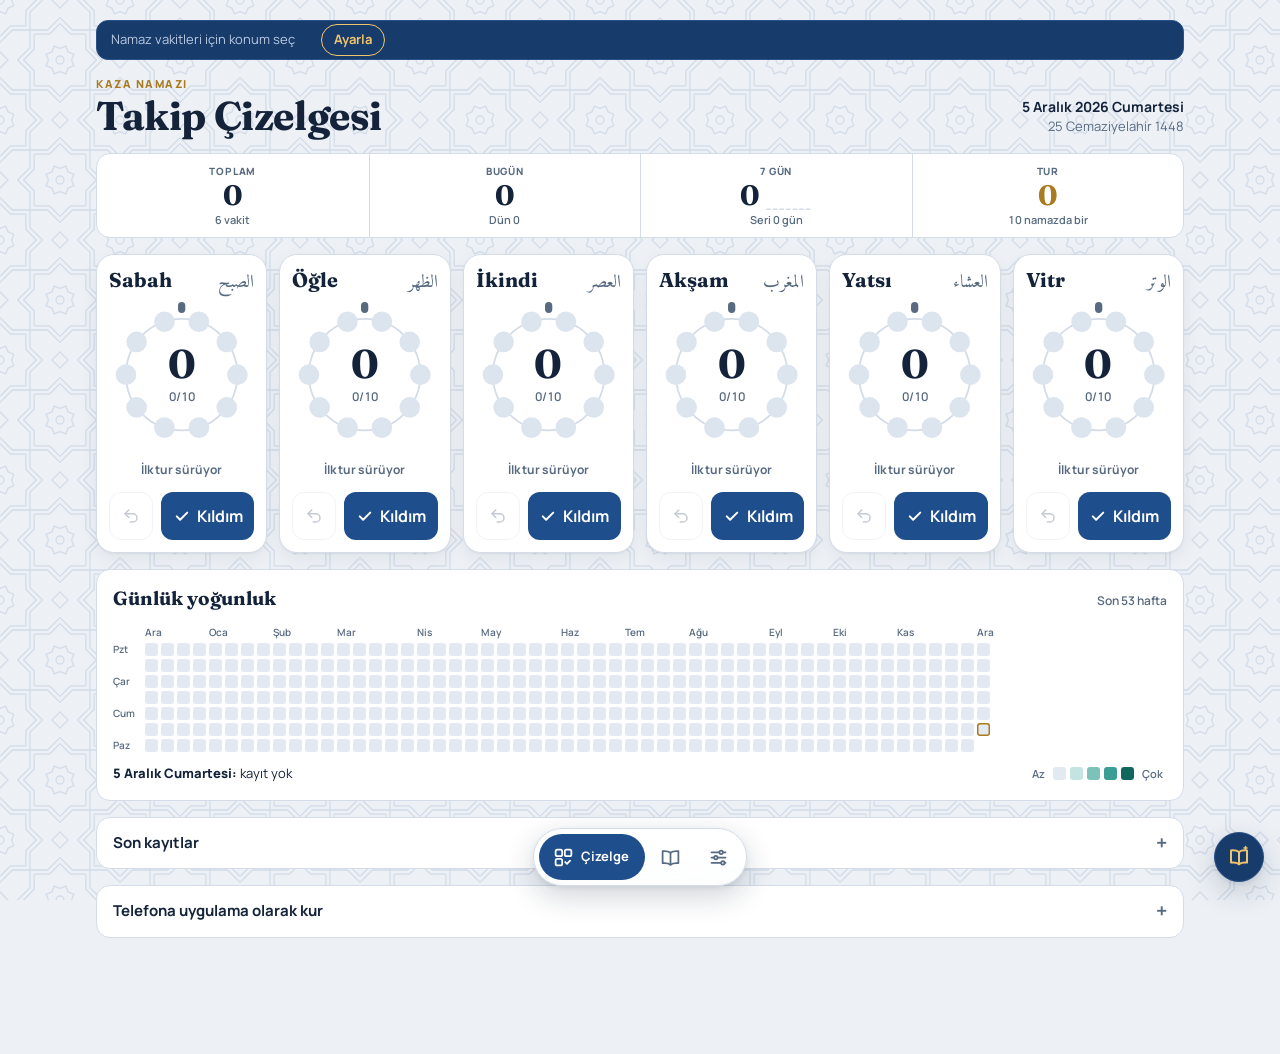
==== public/index.html @ 6df19d33 "Güvenlik ve sağlamlık düzeltmeleri; yayın dosyaları public/ altında - Yayınlanan dosyalar public/ kl" ====
<!doctype html>
<html lang="tr">
<head>
<meta charset="utf-8">
<meta name="viewport" content="width=device-width, initial-scale=1, viewport-fit=cover">
<meta http-equiv="Content-Security-Policy" content="default-src 'self'; script-src 'self' 'unsafe-inline'; style-src 'self' 'unsafe-inline'; img-src 'self' data:; font-src 'self'; connect-src 'self' https://api.aladhan.com https://api.bigdatacloud.net; manifest-src 'self'; worker-src 'self'; object-src 'none'; base-uri 'none'; form-action 'none'">
<meta name="referrer" content="no-referrer">
<link rel="manifest" href="manifest.webmanifest">
<meta name="theme-color" content="#EDF1F6" media="(prefers-color-scheme: light)">
<meta name="theme-color" content="#0B1422" media="(prefers-color-scheme: dark)">
<link rel="icon" href="icons/icon-192.png">
<link rel="apple-touch-icon" href="icons/apple-touch-icon.png">
<meta name="mobile-web-app-capable" content="yes">
<meta name="apple-mobile-web-app-capable" content="yes">
<meta name="apple-mobile-web-app-status-bar-style" content="default">
<meta name="apple-mobile-web-app-title" content="Kaza Takip">
<style>
  :root { color-scheme: light; padding-top: env(safe-area-inset-top, 0px); padding-bottom: env(safe-area-inset-bottom, 0px); }
  body { margin: 0; }
  img { max-width: 100%; }
  [hidden] { display: none !important; }
</style>
</head>
<body><title>Takip Çizelgesi</title>
<meta name="claude:viewport-fit-sides" content="cover">
<link rel="stylesheet" href="fonts/fonts.css">
<style>
  /* Layout: Selçuklu yıldız örgülü zemin; başlık, vakit bandı, gösterge kutuları, vakit kartları, takvim ısı haritası. */
  :root {
    --bg: #EDF1F6;
    --surface: #FFFFFF;
    --ink: #14233A;
    --muted: #586A80;
    --line: #D3DCE7;
    --lapis: #1F4E8C;
    --on-lapis: #FFFFFF;
    --turq: #17867C;
    --gold: #A97A1F;
    --gold-soft: #F5EAD1;
    --bead: #DCE4EE;
    --danger: #B3362B;
    --motif: rgba(31, 78, 140, .13);
    --band-bg: #173B6B;
    --band-fg: #FFFFFF;
    --band-muted: #B9C9E0;
    --band-accent: #F0C46A;
    --band-line: #2A5288;
    --band-warn: #FFB4A8;
    --h0: #E3E9F0;
    --h1: #C3E4E0;
    --h2: #7DC2BA;
    --h3: #3A9E94;
    --h4: #11665E;
    --shadow: 0 1px 2px rgba(20, 35, 58, .06), 0 6px 18px rgba(20, 35, 58, .06);
    --nav-bg: rgba(255, 255, 255, .86);
    --nav-shadow: 0 10px 30px rgba(20, 35, 58, .20), 0 2px 6px rgba(20, 35, 58, .08);
    --f-display: "Fraunces", Georgia, "Times New Roman", serif;
    --f-body: "Manrope", system-ui, -apple-system, "Segoe UI", Roboto, sans-serif;
    --f-ar: "Amiri", "Geeza Pro", "Traditional Arabic", serif;
  }
  @media (prefers-color-scheme: dark) {
    :root:not([data-theme="light"]) {
      --bg: #0B1422; --surface: #132038; --ink: #E7EDF5; --muted: #93A4BA; --line: #243451;
      --lapis: #78A6EA; --on-lapis: #0B1422; --turq: #4CC3B5; --gold: #E3B65C; --gold-soft: #3A2E15;
      --bead: #223150; --danger: #F07A6E; --motif: rgba(227, 182, 92, .10);
      --band-bg: #0F1D33; --band-fg: #E7EDF5; --band-muted: #93A4BA; --band-accent: #E3B65C; --band-line: #243451; --band-warn: #F49A8F;
      --h0: #1A2943; --h1: #1D4A55; --h2: #26727A; --h3: #3A9E9C; --h4: #5FD6C7;
      --shadow: 0 1px 2px rgba(0,0,0,.3);
      --nav-bg: rgba(19, 32, 56, .88); --nav-shadow: 0 10px 30px rgba(0, 0, 0, .55);
      color-scheme: dark;
    }
  }
  :root[data-theme="dark"] {
    --bg: #0B1422; --surface: #132038; --ink: #E7EDF5; --muted: #93A4BA; --line: #243451;
    --lapis: #78A6EA; --on-lapis: #0B1422; --turq: #4CC3B5; --gold: #E3B65C; --gold-soft: #3A2E15;
    --bead: #223150; --danger: #F07A6E; --motif: rgba(227, 182, 92, .10);
    --band-bg: #0F1D33; --band-fg: #E7EDF5; --band-muted: #93A4BA; --band-accent: #E3B65C; --band-line: #243451; --band-warn: #F49A8F;
    --h0: #1A2943; --h1: #1D4A55; --h2: #26727A; --h3: #3A9E9C; --h4: #5FD6C7;
    --shadow: 0 1px 2px rgba(0,0,0,.3);
    --nav-bg: rgba(19, 32, 56, .88); --nav-shadow: 0 10px 30px rgba(0, 0, 0, .55);
    color-scheme: dark;
  }

  * { box-sizing: border-box; }
  html, body { background: var(--bg); }
  body {
    color: var(--ink);
    font-family: var(--f-body);
    font-size: 15px;
    line-height: 1.5;
    -webkit-tap-highlight-color: transparent;
  }
  /* Selçuklu sekiz kollu yıldız örgüsü: desen maske, rengi tema token'ından gelir */
  body::after {
    content: "";
    position: fixed;
    inset: 0;
    z-index: 0;
    pointer-events: none;
    background: var(--motif);
    -webkit-mask-image: url("data:image/svg+xml,%3Csvg xmlns='http://www.w3.org/2000/svg' width='120' height='120' viewBox='0 0 120 120'%3E%3Cdefs%3E%3Cg fill='none' stroke='%23000' stroke-width='1.3' stroke-linejoin='round'%3E%3Cg id='s'%3E%3Cpath d='M42.4 0L30 12.4L30 30L12.4 30L0 42.4L-12.4 30L-30 30L-30 12.4L-42.4 0L-30 -12.4L-30 -30L-12.4 -30L0 -42.4L12.4 -30L30 -30L30 -12.4Z'/%3E%3Cpath d='M36.4 0L25.8 10.7L25.8 25.8L10.7 25.8L0 36.4L-10.7 25.8L-25.8 25.8L-25.8 10.7L-36.4 0L-25.8 -10.7L-25.8 -25.8L-10.7 -25.8L0 -36.4L10.7 -25.8L25.8 -25.8L25.8 -10.7Z'/%3E%3Cpath d='M13.9 5.7L8.1 8.1L5.7 13.9L0 11.5L-5.7 13.9L-8.1 8.1L-13.9 5.7L-11.5 0L-13.9 -5.7L-8.1 -8.1L-5.7 -13.9L0 -11.5L5.7 -13.9L8.1 -8.1L13.9 -5.7L11.5 0Z'/%3E%3Ccircle r='4'/%3E%3C/g%3E%3Cpath id='c' d='M0 -8L8 0L0 8L-8 0Z'/%3E%3C/g%3E%3C/defs%3E%3Cg fill='none' stroke='%23000' stroke-width='1.3' stroke-linejoin='round'%3E%3Cuse href='%23s' x='60' y='60'/%3E%3Cuse href='%23s' x='0' y='0'/%3E%3Cuse href='%23s' x='120' y='0'/%3E%3Cuse href='%23s' x='0' y='120'/%3E%3Cuse href='%23s' x='120' y='120'/%3E%3Cuse href='%23c' x='60' y='0'/%3E%3Cuse href='%23c' x='0' y='60'/%3E%3Cuse href='%23c' x='120' y='60'/%3E%3Cuse href='%23c' x='60' y='120'/%3E%3C/g%3E%3C/svg%3E");
    mask-image: url("data:image/svg+xml,%3Csvg xmlns='http://www.w3.org/2000/svg' width='120' height='120' viewBox='0 0 120 120'%3E%3Cdefs%3E%3Cg fill='none' stroke='%23000' stroke-width='1.3' stroke-linejoin='round'%3E%3Cg id='s'%3E%3Cpath d='M42.4 0L30 12.4L30 30L12.4 30L0 42.4L-12.4 30L-30 30L-30 12.4L-42.4 0L-30 -12.4L-30 -30L-12.4 -30L0 -42.4L12.4 -30L30 -30L30 -12.4Z'/%3E%3Cpath d='M36.4 0L25.8 10.7L25.8 25.8L10.7 25.8L0 36.4L-10.7 25.8L-25.8 25.8L-25.8 10.7L-36.4 0L-25.8 -10.7L-25.8 -25.8L-10.7 -25.8L0 -36.4L10.7 -25.8L25.8 -25.8L25.8 -10.7Z'/%3E%3Cpath d='M13.9 5.7L8.1 8.1L5.7 13.9L0 11.5L-5.7 13.9L-8.1 8.1L-13.9 5.7L-11.5 0L-13.9 -5.7L-8.1 -8.1L-5.7 -13.9L0 -11.5L5.7 -13.9L8.1 -8.1L13.9 -5.7L11.5 0Z'/%3E%3Ccircle r='4'/%3E%3C/g%3E%3Cpath id='c' d='M0 -8L8 0L0 8L-8 0Z'/%3E%3C/g%3E%3C/defs%3E%3Cg fill='none' stroke='%23000' stroke-width='1.3' stroke-linejoin='round'%3E%3Cuse href='%23s' x='60' y='60'/%3E%3Cuse href='%23s' x='0' y='0'/%3E%3Cuse href='%23s' x='120' y='0'/%3E%3Cuse href='%23s' x='0' y='120'/%3E%3Cuse href='%23s' x='120' y='120'/%3E%3Cuse href='%23c' x='60' y='0'/%3E%3Cuse href='%23c' x='0' y='60'/%3E%3Cuse href='%23c' x='120' y='60'/%3E%3Cuse href='%23c' x='60' y='120'/%3E%3C/g%3E%3C/svg%3E");
    -webkit-mask-size: 120px 120px;
    mask-size: 120px 120px;
    -webkit-mask-repeat: repeat;
    mask-repeat: repeat;
  }
  .wrap {
    position: relative;
    z-index: 1;
    max-width: 1120px;
    margin: 0 auto;
    padding-block: 20px calc(116px + env(safe-area-inset-bottom, 0px));
    padding-left: max(16px, env(safe-area-inset-left, 0px));
    padding-right: max(16px, env(safe-area-inset-right, 0px));
    display: grid;
    gap: 16px;
  }
  .screen { display: grid; gap: 16px; min-width: 0; animation: screenIn .22s ease-out; }
  @keyframes screenIn { from { opacity: 0; transform: translateY(6px); } to { opacity: 1; transform: none; } }
  .sheet {
    background: var(--surface);
    border: 1px solid var(--line);
    border-radius: 16px;
    padding: 16px;
    display: grid;
    gap: 12px;
    min-width: 0;
  }
  .grp { margin: 6px 4px -4px; font-size: 12px; font-weight: 800; letter-spacing: .1em; text-transform: uppercase; color: var(--muted); }

  /* Okuma */
  .rd-stack { display: grid; gap: 16px; min-width: 0; }
  .rd-hero-top { display: flex; justify-content: space-between; align-items: center; gap: 8px; flex-wrap: wrap; }
  .rd-hero .pill { background: transparent; color: var(--band-accent); box-shadow: inset 0 0 0 1px var(--band-accent); }
  .rd-hero .pill.behind { color: var(--band-warn); box-shadow: inset 0 0 0 1px var(--band-warn); }
  .back {
    justify-self: start; display: inline-flex; align-items: center; gap: 4px;
    min-height: 40px; padding: 0 4px; margin-bottom: -8px;
    background: transparent; border: 0; color: var(--lapis); font-weight: 700; font-size: 15px;
  }
  .back svg { width: 18px; height: 18px; }
  .rd-cards { display: grid; gap: 12px; }
  @media (min-width: 720px) { .rd-cards { grid-template-columns: repeat(2, minmax(0, 1fr)); } }
  .rd-card {
    width: 100%; text-align: left;
    background: var(--surface); border: 1px solid var(--line); border-radius: 16px;
    padding: 14px 16px; display: grid; gap: 8px; box-shadow: var(--shadow); min-width: 0;
  }
  .rd-card .head { display: flex; justify-content: space-between; align-items: center; gap: 8px; min-width: 0; }
  .rd-card .name { font-family: var(--f-display); font-weight: 700; font-size: 18px; overflow: hidden; text-overflow: ellipsis; white-space: nowrap; min-width: 0; }
  .rd-card .today { font-weight: 800; font-size: 15px; }
  .rd-card .today.ok { color: var(--turq); }
  .rd-card .meta { font-size: 12px; color: var(--muted); font-weight: 600; font-variant-numeric: tabular-nums; }
  .pill.sm { font-size: 11px; padding: 3px 9px; }
  .rd-new { justify-content: center; min-height: 50px; }
  .top .pill { align-self: center; }
  .pill { display: inline-flex; align-items: center; gap: 6px; font-size: 12px; font-weight: 800; padding: 5px 11px; border-radius: 999px; background: var(--gold-soft); color: var(--gold); white-space: nowrap; }
  .pill.behind { background: transparent; color: var(--danger); box-shadow: inset 0 0 0 1px var(--danger); }
  .form-grid { display: grid; grid-template-columns: repeat(2, minmax(0, 1fr)); gap: 10px; }
  .form-grid .wide { grid-column: 1 / -1; }
  .field { display: grid; gap: 4px; font-size: 12px; font-weight: 700; color: var(--muted); min-width: 0; }
  .field .text-input { width: 100%; }
  .calc { margin: 0; font-size: 14px; }
  .calc b { font-family: var(--f-display); font-size: 18px; color: var(--gold); }
  .rd-hero {
    background: var(--band-bg);
    color: var(--band-fg);
    border: 1px solid var(--band-line);
    border-radius: 18px;
    padding: 18px;
    display: grid;
    gap: 4px;
  }
  .rd-hero .lbl { font-size: 11px; font-weight: 800; letter-spacing: .12em; text-transform: uppercase; color: var(--band-muted); }
  .rd-big { display: flex; align-items: baseline; gap: 8px; }
  .rd-big span { font-family: var(--f-display); font-weight: 700; font-size: 56px; line-height: 1; color: var(--band-accent); font-variant-numeric: tabular-nums; }
  .rd-big small { font-size: 16px; font-weight: 700; color: var(--band-fg); }
  .rd-sub { font-size: 13px; color: var(--band-muted); font-weight: 600; }
  .rd-where { margin-top: 8px; padding-top: 10px; border-top: 1px solid var(--band-line); font-size: 14px; font-weight: 700; color: var(--band-fg); font-variant-numeric: tabular-nums; }
  .rd-where b { color: var(--band-accent); }
  .rd-card .where { font-size: 13px; font-weight: 700; color: var(--lapis); font-variant-numeric: tabular-nums; }
  .rd-prog-head { display: flex; justify-content: space-between; align-items: baseline; font-variant-numeric: tabular-nums; }
  .rd-prog-head b { font-family: var(--f-display); font-size: 22px; }
  .rd-prog-head #rdPct { font-weight: 800; color: var(--turq); }
  .bar { height: 10px; border-radius: 999px; background: var(--bead); overflow: hidden; }
  .bar span { display: block; height: 100%; width: 0; background: var(--turq); border-radius: 999px; transition: width .4s; }
  .rd-facts { display: grid; grid-template-columns: repeat(3, minmax(0, 1fr)); gap: 8px; }
  .rd-facts > div { display: grid; gap: 1px; min-width: 0; }
  .rd-facts .lbl { font-size: 11px; font-weight: 800; letter-spacing: .08em; text-transform: uppercase; color: var(--muted); }
  .rd-facts b { font-family: var(--f-display); font-size: 22px; line-height: 1.1; font-variant-numeric: tabular-nums; }
  .rd-facts .foot { font-size: 12px; color: var(--muted); font-weight: 600; }
  .rd-log { display: grid; grid-template-columns: 44px minmax(0, 1fr) 44px auto; gap: 8px; }
  .step { min-height: 48px; border: 1px solid var(--line); border-radius: 12px; background: transparent; font-size: 22px; font-weight: 700; color: var(--ink); }
  .rd-num { text-align: center; font-weight: 800; font-size: 20px; min-height: 48px; font-variant-numeric: tabular-nums; }
  .rd-add { min-height: 48px; padding: 0 18px; }
  .rd-chart { width: 100%; height: auto; display: block; overflow: visible; }
  .rd-chart .ax { fill: var(--muted); font-size: 9px; font-family: var(--f-body); font-weight: 600; }
  .rd-chart .ax.now { fill: var(--ink); font-weight: 800; }
  .rd-chart .gl { stroke: var(--line); stroke-width: 1; }
  .rd-chart .plan { stroke: var(--gold); stroke-width: 1.5; stroke-dasharray: 4 3; }
  .rd-chart .plan-t { fill: var(--gold); font-size: 9px; font-weight: 800; font-family: var(--f-body); }
  .rd-chart .ok { fill: var(--turq); }
  .rd-chart .lo { fill: var(--h2); }
  .rd-chart .z { fill: var(--line); }
  .rd-chart .hit { fill: transparent; cursor: pointer; }
  .rd-chart .hit.sel { fill: var(--bead); opacity: .5; }
  .table-wrap { overflow-x: auto; }
  .rd-table { width: 100%; border-collapse: collapse; font-size: 14px; font-variant-numeric: tabular-nums; }
  .rd-table th { text-align: left; font-size: 11px; font-weight: 800; letter-spacing: .08em; text-transform: uppercase; color: var(--muted); padding: 0 8px 8px 0; }
  .rd-table td { padding: 9px 8px 9px 0; border-top: 1px solid var(--line); white-space: nowrap; }
  .rd-table td.num, .rd-table th.num { text-align: right; }
  .rd-table .st-ok { color: var(--turq); font-weight: 800; }
  .rd-table .st-lo { color: var(--danger); font-weight: 700; }
  .rd-table .st-now { color: var(--muted); font-weight: 700; }
  .rd-table tr.today td { font-weight: 700; }

  .tur-now { display: flex; align-items: baseline; gap: 10px; }
  .tur-now .big { font-family: var(--f-display); font-weight: 700; font-size: 44px; line-height: 1; color: var(--gold); font-variant-numeric: tabular-nums; }

  /* Yüzen alt gezinme */
  .nav {
    position: fixed;
    z-index: 30;
    left: 50%;
    bottom: calc(14px + env(safe-area-inset-bottom, 0px));
    transform: translateX(-50%);
    display: flex;
    gap: 2px;
    padding: 5px;
    background: var(--nav-bg);
    border: 1px solid var(--line);
    border-radius: 999px;
    box-shadow: var(--nav-shadow);
    -webkit-backdrop-filter: blur(16px) saturate(1.4);
    backdrop-filter: blur(16px) saturate(1.4);
  }
  .nav button {
    min-width: 46px;
    min-height: 46px;
    display: inline-flex;
    align-items: center;
    justify-content: center;
    gap: 7px;
    padding: 0 12px;
    border: 0;
    border-radius: 999px;
    background: transparent;
    color: var(--muted);
    font-size: 13px;
    font-weight: 700;
    white-space: nowrap;
    transition: background .2s, color .2s, padding .2s;
  }
  .nav button svg { width: 21px; height: 21px; flex: none; }
  .nav button span { display: none; }
  .nav button[aria-current="page"] { background: var(--lapis); color: var(--on-lapis); padding: 0 16px 0 14px; }
  .nav button[aria-current="page"] span { display: inline; }
  button { font: inherit; color: inherit; cursor: pointer; touch-action: manipulation; }
  button:focus-visible, textarea:focus-visible, input:focus-visible, summary:focus-visible {
    outline: 2px solid var(--lapis); outline-offset: 2px;
  }

  /* Başlık */
  .top { display: flex; align-items: flex-end; justify-content: space-between; gap: 8px 16px; flex-wrap: wrap; }
  .eyebrow { display: block; font-size: 11px; font-weight: 800; letter-spacing: .14em; text-transform: uppercase; color: var(--gold); }
  h1 {
    font-family: var(--f-display);
    font-weight: 700;
    font-size: clamp(28px, 7vw, 40px);
    line-height: 1.05;
    letter-spacing: -0.01em;
    margin: 2px 0 0;
    text-wrap: balance;
  }
  .dates { display: grid; justify-items: end; text-align: right; gap: 0; }
  .dates .g { font-weight: 700; font-size: 14px; }
  .dates .h { font-size: 13px; color: var(--muted); }
  @media (max-width: 480px) { .dates { justify-items: start; text-align: left; } }

  /* Vakit bandı */
  .ticker {
    display: flex;
    align-items: stretch;
    background: var(--band-bg);
    color: var(--band-fg);
    border: 1px solid var(--band-line);
    border-radius: 12px;
    overflow: hidden;
    min-height: 40px;
  }
  .tk-track { position: relative; overflow: hidden; display: flex; align-items: center; min-width: 0; flex: 1 1 auto; }
  .tk-run { display: inline-flex; align-items: center; gap: 26px; padding: 0 14px; white-space: nowrap; font-size: 14px; }
  .tk-run.anim { animation: marquee var(--tk-dur, 40s) linear infinite; }
  .ticker:hover .tk-run.anim, .ticker:focus-within .tk-run.anim, .ticker.paused .tk-run.anim { animation-play-state: paused; }
  .tk-item { font-variant-numeric: tabular-nums; }
  .tk-item b { font-weight: 700; color: var(--band-muted); margin-right: 6px; }
  .tk-item.past { opacity: .55; }
  .tk-item.next { color: var(--band-accent); }
  .tk-item.next b { color: var(--band-accent); }
  .tk-dot { width: 4px; height: 4px; border-radius: 50%; background: var(--band-muted); opacity: .6; flex: none; }
  .tk-msg { color: var(--band-muted); font-size: 13px; white-space: normal; padding: 6px 0; }
  .tk-btn {
    min-height: 32px; padding: 0 12px; border-radius: 999px;
    border: 1px solid var(--band-accent); background: transparent; color: var(--band-accent);
    font-weight: 700; font-size: 13px; white-space: nowrap;
  }
  @keyframes marquee { from { transform: translateX(0); } to { transform: translateX(-50%); } }
  .tk-form { display: flex; flex-wrap: wrap; gap: 8px; align-items: center; }
  .tk-form .or { color: var(--muted); font-size: 13px; }
  .pt-place { font-weight: 800; color: var(--ink); }
  .text-input {
    flex: 1 1 160px; min-width: 0; min-height: 44px; padding: 0 12px;
    font: inherit; color: var(--ink); background: var(--bg);
    border: 1px solid var(--line); border-radius: 10px;
  }

  /* Yedek hatırlatıcısı */
  .bk-note {
    display: grid; grid-template-columns: auto minmax(0, 1fr); gap: 10px 12px; align-items: center;
    padding: 12px 14px; border-radius: 14px; border: 1px solid var(--gold); background: var(--gold-soft);
  }
  .bk-note svg { width: 24px; height: 24px; color: var(--gold); }
  .bk-txt { display: grid; gap: 1px; min-width: 0; font-size: 13px; color: var(--muted); }
  .bk-txt b { font-size: 14px; color: var(--ink); }
  .bk-acts { grid-column: 1 / -1; display: flex; gap: 8px; flex-wrap: wrap; }
  @media (min-width: 560px) { .bk-note { grid-template-columns: auto minmax(0, 1fr) auto; } .bk-acts { grid-column: auto; } }

  /* Gösterge kutuları */
  /* Tek satırlık gösterge şeridi */
  .kpis {
    display: grid;
    grid-template-columns: repeat(4, minmax(0, 1fr));
    background: var(--surface);
    border: 1px solid var(--line);
    border-radius: 14px;
    overflow: hidden;
  }
  .kpi { padding: 10px 8px 9px; display: grid; gap: 2px; min-width: 0; text-align: center; justify-items: center; }
  .kpi + .kpi { border-left: 1px solid var(--line); }
  .kpi .lbl { font-size: 10px; font-weight: 800; letter-spacing: .08em; text-transform: uppercase; color: var(--muted); white-space: nowrap; }
  .kpi .mid { display: flex; align-items: flex-end; justify-content: center; gap: 6px; }
  .kpi .val { font-family: var(--f-display); font-weight: 700; font-size: clamp(20px, 5.6vw, 28px); line-height: 1.05; font-variant-numeric: tabular-nums; }
  .kpi.gold .val { color: var(--gold); }
  .kpi .foot { font-size: 11px; color: var(--muted); font-weight: 600; font-variant-numeric: tabular-nums; white-space: nowrap; overflow: hidden; text-overflow: ellipsis; max-width: 100%; }
  .spark { width: 46px; height: 20px; flex: none; overflow: visible; }
  @media (max-width: 520px) { .spark { display: none; } }
  .date-field { max-width: 260px; }
  .spark .b { fill: var(--h2); }
  .spark .b.today { fill: var(--turq); }
  .spark .z { fill: var(--line); }

  /* Vakit kartları */
  .grid { display: grid; grid-template-columns: repeat(2, minmax(0, 1fr)); gap: 12px; }
  @media (min-width: 720px) { .grid { grid-template-columns: repeat(3, minmax(0, 1fr)); } }
  @media (min-width: 1060px) { .grid { grid-template-columns: repeat(6, minmax(0, 1fr)); } }

  .card {
    background: var(--surface);
    border: 1px solid var(--line);
    border-radius: 18px;
    padding: 14px 12px 12px;
    display: grid;
    gap: 10px;
    box-shadow: var(--shadow);
    min-width: 0;
    transition: border-color .3s;
  }
  .card.done { border-color: var(--gold); }
  .card-head { display: flex; align-items: baseline; justify-content: space-between; gap: 6px; }
  .card h2 { margin: 0; font-family: var(--f-display); font-weight: 700; font-size: 20px; line-height: 1.1; }
  .ar { font-family: var(--f-ar); font-size: 18px; color: var(--muted); line-height: 1; }

  .ring { position: relative; width: 100%; max-width: 150px; aspect-ratio: 1; margin: 0 auto; }
  .ring svg { width: 100%; height: 100%; display: block; overflow: visible; }
  .ring .thread { fill: none; stroke: var(--line); stroke-width: 1.5; }
  .ring .bead { fill: var(--bead); transition: fill .25s; transform-box: fill-box; transform-origin: center; }
  .ring .bead.on { fill: var(--turq); }
  .card.done .ring .bead { fill: var(--gold); }
  .ring .track { fill: none; stroke: var(--bead); stroke-width: 9; }
  .ring .arc { fill: none; stroke: var(--turq); stroke-width: 9; stroke-linecap: round; transition: stroke-dasharray .3s; }
  .card.done .ring .arc { stroke: var(--gold); }
  .ring .imame { fill: var(--muted); }
  .card.done .ring .imame { fill: var(--gold); }
  .center {
    position: absolute; inset: 0;
    display: grid; place-content: center; text-align: center;
    pointer-events: none;
  }
  .num { font-family: var(--f-display); font-weight: 700; font-size: clamp(30px, 9vw, 40px); line-height: 1; font-variant-numeric: tabular-nums; }
  .card.done .num { color: var(--gold); }
  .sub { font-size: 12px; color: var(--muted); font-weight: 600; font-variant-numeric: tabular-nums; margin-top: 4px; }
  .card.done .sub { color: var(--gold); }

  .tours { display: flex; align-items: center; justify-content: center; gap: 6px; min-height: 24px; font-size: 12px; font-weight: 700; color: var(--muted); text-align: center; }
  .tours.has { color: var(--gold); }
  .tours svg { width: 20px; height: 20px; flex: none; }
  .seal-bg { fill: var(--gold); }
  .seal-check { fill: none; stroke: var(--surface); stroke-width: 2.4; stroke-linecap: round; stroke-linejoin: round; }

  .actions { display: grid; grid-template-columns: 44px minmax(0, 1fr); gap: 8px; }
  .add {
    min-height: 48px;
    border: 0;
    border-radius: 12px;
    background: var(--lapis);
    color: var(--on-lapis);
    font-weight: 700;
    font-size: 16px;
    display: inline-flex; align-items: center; justify-content: center; gap: 6px;
    transition: transform .08s;
  }
  .add:active { transform: scale(.97); }
  .add svg { width: 18px; height: 18px; }
  .undo {
    min-height: 48px;
    border: 1px solid var(--line);
    border-radius: 12px;
    background: transparent;
    color: var(--muted);
    display: grid; place-items: center;
  }
  .undo:disabled { opacity: .35; cursor: default; }
  .undo svg { width: 18px; height: 18px; }

  .ring.pulse { animation: pulse .7s ease-out; }
  .bead.pop { animation: pop .35s ease-out; }
  @keyframes pulse { 0% { transform: scale(1); } 40% { transform: scale(1.07); } 100% { transform: scale(1); } }
  @keyframes pop { 0% { transform: scale(1); } 50% { transform: scale(1.5); } 100% { transform: scale(1); } }

  /* Eda edilen kaza: her vakitten birer kaza bir gün sayılır */
  .eda {
    position: relative;
    overflow: hidden;
    display: grid;
    grid-template-columns: auto minmax(0, 1fr);
    align-items: center;
    gap: 14px;
    padding: 14px 16px;
    background: var(--band-bg);
    color: var(--band-fg);
    border: 1px solid var(--band-line);
    border-radius: 18px;
    transform-origin: top center;
  }
  .eda-seal { width: 46px; height: 46px; color: var(--band-accent); }
  .eda-seal svg { width: 100%; height: 100%; display: block; overflow: visible; }
  .eda-seal .ck { fill: none; stroke: var(--band-bg); stroke-width: 3; stroke-linecap: round; stroke-linejoin: round; }
  .eda-txt { display: grid; gap: 2px; min-width: 0; }
  .eda .lbl { font-size: 11px; font-weight: 800; letter-spacing: .12em; text-transform: uppercase; color: var(--band-muted); }
  .eda-big { font-family: var(--f-display); font-weight: 700; font-size: clamp(20px, 5.4vw, 26px); line-height: 1.15; color: var(--band-accent); }
  .eda-sub { display: flex; align-items: center; flex-wrap: wrap; gap: 4px 10px; font-size: 13px; font-weight: 600; color: var(--band-muted); font-variant-numeric: tabular-nums; }
  .eda-dots { display: inline-flex; gap: 4px; }
  .eda-dots i { width: 7px; height: 7px; border-radius: 50%; background: var(--band-line); }
  .eda-dots i.on { background: var(--band-accent); }
  .eda.rise { animation: edaRise .75s cubic-bezier(.2, .9, .3, 1.15) both; }
  .eda.glow::after {
    content: ""; position: absolute; inset: 0; pointer-events: none;
    background: linear-gradient(105deg, transparent 35%, rgba(255, 255, 255, .26) 50%, transparent 65%);
    transform: translateX(-100%);
    animation: edaShine 1.1s ease-out .2s forwards;
  }
  .eda.glow .eda-seal svg { animation: sealPop .7s ease-out .15s; }
  @keyframes edaRise { from { opacity: 0; transform: translateY(-30px) scaleY(.4); } to { opacity: 1; transform: none; } }
  @keyframes edaShine { to { transform: translateX(100%); } }
  @keyframes sealPop { 0% { transform: scale(1) rotate(0); } 45% { transform: scale(1.25) rotate(22deg); } 100% { transform: scale(1) rotate(45deg); } }
  .fx { position: fixed; inset: 0; width: 100%; height: 100%; z-index: 40; pointer-events: none; }

  /* Günün ayeti ve hadisi */
  .bubble {
    position: fixed;
    z-index: 29;
    right: max(16px, env(safe-area-inset-right, 0px));
    bottom: calc(18px + env(safe-area-inset-bottom, 0px));
    width: 50px;
    height: 50px;
    border-radius: 50%;
    border: 1px solid var(--band-line);
    background: var(--band-bg);
    color: var(--band-accent);
    box-shadow: var(--nav-shadow);
    display: grid;
    place-items: center;
    animation: bob 3.2s ease-in-out infinite;
  }
  .bubble::after {
    content: ""; position: absolute; inset: -5px; border-radius: 50%;
    border: 2px solid var(--band-accent); opacity: 0;
    animation: bubbleRing 2.4s ease-out 3;
  }
  .bubble svg { width: 24px; height: 24px; }
  @keyframes bob { 0%, 100% { transform: translateY(0); } 50% { transform: translateY(-6px); } }
  @keyframes bubbleRing { 0% { transform: scale(.85); opacity: .55; } 100% { transform: scale(1.4); opacity: 0; } }
  .daily {
    border: 0; padding: 0; background: transparent; color: var(--ink);
    width: min(520px, calc(100% - 32px)); max-width: none;
    max-height: calc(100% - 48px);
  }
  .daily::backdrop { background: rgba(8, 15, 28, .55); -webkit-backdrop-filter: blur(3px); backdrop-filter: blur(3px); }
  .daily-in {
    background: var(--surface); border: 1px solid var(--line); border-radius: 20px;
    padding: 18px 18px 16px; display: grid; gap: 14px;
    max-height: calc(100vh - 48px); overflow: auto;
    box-shadow: 0 20px 60px rgba(0, 0, 0, .3);
  }
  .daily[open] .daily-in { animation: dlgIn .32s cubic-bezier(.2, .9, .3, 1.1); }
  @keyframes dlgIn { from { opacity: 0; transform: translateY(18px) scale(.97); } to { opacity: 1; transform: none; } }
  .daily-head { display: flex; justify-content: space-between; align-items: flex-start; gap: 12px; }
  .daily-head h2 { margin: 2px 0 0; font-family: var(--f-display); font-weight: 700; font-size: 22px; line-height: 1.15; }
  .daily-x { width: 40px; height: 40px; flex: none; border-radius: 50%; border: 1px solid var(--line); background: transparent; color: var(--muted); font-size: 22px; line-height: 1; }
  .daily-sec { display: grid; gap: 8px; padding-top: 14px; border-top: 1px solid var(--line); }
  .daily-sec .lbl { font-size: 11px; font-weight: 800; letter-spacing: .12em; text-transform: uppercase; color: var(--gold); }
  .daily-ar { margin: 0; font-family: var(--f-ar); font-size: 24px; line-height: 1.9; text-align: right; }
  .daily-tr { margin: 0; font-size: 16px; line-height: 1.6; }
  .daily-ref { font-size: 12px; font-weight: 700; color: var(--muted); }
  .daily-ok { justify-content: center; min-height: 48px; }

  /* Isı haritası */
  .heat {
    background: var(--surface);
    border: 1px solid var(--line);
    border-radius: 14px;
    padding: 14px 16px 16px;
    display: grid;
    gap: 12px;
    min-width: 0;
  }
  .sec-head { display: flex; justify-content: space-between; align-items: baseline; gap: 8px; flex-wrap: wrap; }
  .sec-head h3 { margin: 0; font-family: var(--f-display); font-size: 19px; font-weight: 700; }
  .sec-head .hint { color: var(--muted); font-size: 12px; font-weight: 600; }
  .heat-body { display: grid; grid-template-columns: 28px minmax(0, 1fr); gap: 4px; }
  .heat-days { display: grid; grid-template-rows: 16px repeat(7, 13px); row-gap: 3px; font-size: 10px; color: var(--muted); font-weight: 600; }
  .heat-days span { line-height: 13px; }
  .heat-main { min-width: 0; display: grid; grid-template-rows: 16px auto; row-gap: 3px; }
  .heat-months { display: grid; column-gap: 3px; font-size: 10px; color: var(--muted); font-weight: 600; }
  .heat-months span { white-space: nowrap; line-height: 16px; }
  .heat-grid { display: grid; grid-template-rows: repeat(7, 13px); grid-auto-flow: column; gap: 3px; touch-action: manipulation; }
  .hc { width: 13px; height: 13px; border-radius: 3px; background: var(--h0); cursor: pointer; }
  .hc.l1 { background: var(--h1); }
  .hc.l2 { background: var(--h2); }
  .hc.l3 { background: var(--h3); }
  .hc.l4 { background: var(--h4); }
  .hc.future { visibility: hidden; }
  .hc.today { box-shadow: inset 0 0 0 1.5px var(--gold); }
  .hc.sel { box-shadow: inset 0 0 0 2px var(--ink); }
  .heat-foot { display: flex; justify-content: space-between; align-items: center; gap: 10px 16px; flex-wrap: wrap; }
  .heat-detail { font-size: 13px; min-width: 0; flex: 1 1 220px; }
  .heat-detail b { font-weight: 800; }
  .heat-detail .by { color: var(--muted); }
  .legend { display: flex; align-items: center; gap: 4px; font-size: 11px; color: var(--muted); font-weight: 600; }
  .legend .hc { cursor: default; }
  .legend .lt { margin: 0 4px; }
  .more > summary { cursor: pointer; color: var(--muted); font-size: 13px; font-weight: 700; }
  .more[open] > summary { margin-bottom: 8px; }
  .more > .body { display: grid; gap: 8px; }
  .log { list-style: none; margin: 0; padding: 0; display: grid; }
  .log li {
    display: flex; justify-content: space-between; gap: 12px;
    padding: 8px 0; border-top: 1px solid var(--line);
    font-variant-numeric: tabular-nums; font-size: 14px;
  }
  .log li:first-child { border-top: 0; }
  .log time { color: var(--muted); font-size: 13px; }
  .empty { color: var(--muted); font-size: 14px; margin: 0; }

  /* Alt bölümler */
  .panel {
    background: var(--surface);
    border: 1px solid var(--line);
    border-radius: 14px;
  }
  .panel > summary {
    list-style: none;
    padding: 14px 16px;
    font-weight: 700;
    display: flex; justify-content: space-between; align-items: center; gap: 8px;
    cursor: pointer;
  }
  .panel > summary::-webkit-details-marker { display: none; }
  .panel > summary::after { content: "+"; font-size: 20px; color: var(--muted); line-height: 1; }
  .panel[open] > summary::after { content: "–"; }
  .panel-body { padding: 0 16px 16px; display: grid; gap: 12px; }
  .hint { color: var(--muted); font-size: 13px; margin: 0; }
  .sum-note { font-weight: 600; color: var(--muted); font-size: 13px; margin-left: auto; margin-right: 8px; }

  .row { display: flex; flex-wrap: wrap; gap: 8px; align-items: center; }
  .btn {
    min-height: 44px; padding: 0 14px;
    border-radius: 10px; border: 1px solid var(--line);
    background: transparent; font-weight: 600;
    display: inline-flex; align-items: center; gap: 8px;
  }
  .btn svg { width: 18px; height: 18px; flex: none; }
  .btn.primary { background: var(--lapis); color: var(--on-lapis); border-color: var(--lapis); }
  .btn.danger { color: var(--danger); border-color: var(--danger); }
  .btn.danger-fill { background: var(--danger); color: var(--surface); border-color: var(--danger); }
  .chip {
    min-height: 40px; min-width: 52px; padding: 0 12px;
    border-radius: 999px; border: 1px solid var(--line);
    background: transparent; font-weight: 700; font-variant-numeric: tabular-nums;
  }
  .chip[aria-pressed="true"] { background: var(--lapis); color: var(--on-lapis); border-color: var(--lapis); }
  .num-input {
    width: 96px; min-height: 44px; padding: 0 12px;
    font: inherit; font-weight: 700; font-variant-numeric: tabular-nums;
    color: var(--ink); background: var(--bg);
    border: 1px solid var(--line); border-radius: 10px;
  }
  textarea {
    width: 100%; min-height: 96px; resize: vertical;
    font: 12px/1.4 ui-monospace, "SF Mono", Menlo, Consolas, monospace;
    color: var(--ink); background: var(--bg);
    border: 1px solid var(--line); border-radius: 10px; padding: 10px;
  }
  .sep { border: 0; border-top: 1px solid var(--line); margin: 4px 0; }
  .sub-h { font-weight: 700; margin: 0; }
  .confirm {
    display: flex; flex-wrap: wrap; gap: 8px; align-items: center;
    background: var(--gold-soft); border-radius: 10px; padding: 12px;
  }
  .confirm p { margin: 0; flex-basis: 100%; font-weight: 600; }
  .confirm.warn { background: transparent; padding: 0; }
  .confirm.warn p { color: var(--danger); }

  .install ol { margin: 0; padding-left: 20px; display: grid; gap: 4px; }

  /* Bildirim */
  .toast {
    position: fixed;
    left: 50%;
    bottom: calc(92px + env(safe-area-inset-bottom, 0px));
    transform: translate(-50%, 20px);
    opacity: 0;
    background: var(--ink);
    color: var(--bg);
    padding: 11px 16px;
    border-radius: 999px;
    font-weight: 600;
    font-size: 14px;
    max-width: calc(100% - 32px);
    text-align: center;
    pointer-events: none;
    transition: opacity .2s, transform .2s;
    z-index: 20;
  }
  .toast.show { opacity: 1; transform: translate(-50%, 0); }

  @media (prefers-reduced-motion: reduce) {
    .ring.pulse, .bead.pop { animation: none; }
    .add, .ring .arc { transition: none; }
    .tk-run.anim { animation: none; }
    .tk-track { overflow-x: auto; }
    .screen { animation: none; }
    .nav button { transition: none; }
    .eda.rise, .eda.glow::after, .eda.glow .eda-seal svg, .bubble, .bubble::after, .daily[open] .daily-in { animation: none; }
  }
</style>

<main class="wrap">
 <section class="screen" data-screen="cizelge">
  <section class="ticker" aria-label="Bugünün namaz vakitleri">
    <div class="tk-track"><div class="tk-run" id="tkRun"></div></div>
  </section>

  <header class="top">
    <div>
      <span class="eyebrow">Kaza namazı</span>
      <h1>Takip Çizelgesi</h1>
    </div>
    <div class="dates">
      <span class="g" id="dateG"></span>
      <span class="h" id="dateH"></span>
    </div>
  </header>

  <div class="bk-note" id="bkNote" role="status" hidden>
    <svg viewBox="0 0 24 24" fill="none" stroke="currentColor" stroke-width="2" stroke-linecap="round" stroke-linejoin="round" aria-hidden="true"><path d="M12 3v12"/><path d="m7 10 5 5 5-5"/><path d="M5 21h14"/></svg>
    <div class="bk-txt"><b id="bkTitle"></b><span id="bkSub"></span></div>
    <div class="bk-acts"><button class="btn primary" id="bkNow" type="button">Yedek al</button><button class="btn" id="bkLater" type="button">Sonra</button></div>
  </div>

  <section class="kpis" aria-label="Özet">
    <div class="kpi">
      <span class="lbl">Toplam</span>
      <div class="mid"><span class="val" id="kTotal">0</span></div>
      <span class="foot">6 vakit</span>
    </div>
    <div class="kpi">
      <span class="lbl">Bugün</span>
      <div class="mid"><span class="val" id="kToday">0</span></div>
      <span class="foot" id="kTodayFoot">Dün 0</span>
    </div>
    <div class="kpi">
      <span class="lbl">7 gün</span>
      <div class="mid"><span class="val" id="kWeek">0</span><svg class="spark" id="kSpark" viewBox="0 0 46 20" role="img" aria-label="Son 7 günün günlük sayıları"></svg></div>
      <span class="foot" id="kWeekFoot">Seri: 0 gün</span>
    </div>
    <div class="kpi gold">
      <span class="lbl">Tur</span>
      <div class="mid"><span class="val" id="kTours">0</span></div>
      <span class="foot"><span class="tur-n">10</span> namazda bir</span>
    </div>
  </section>

  <section class="grid" id="grid" aria-label="Vakitler"></section>

  <section class="eda" id="eda" aria-live="polite" hidden>
    <div class="eda-seal" aria-hidden="true">
      <svg viewBox="0 0 48 48"><g fill="currentColor"><rect x="10" y="10" width="28" height="28" rx="3"/><rect x="10" y="10" width="28" height="28" rx="3" transform="rotate(45 24 24)"/></g><path class="ck" d="M17 24.5l4.5 4.5L31 19.5"/></svg>
    </div>
    <div class="eda-txt">
      <span class="lbl">Eda edildi</span>
      <span class="eda-big" id="edaBig"></span>
      <span class="eda-sub"><span id="edaDays"></span><span class="eda-next">Sıradaki gün <span class="eda-dots" id="edaDots"></span></span></span>
    </div>
  </section>

  <section class="heat" aria-label="Kaza takvimi">
    <div class="sec-head">
      <h3>Günlük yoğunluk</h3>
      <span class="hint" id="heatRange"></span>
    </div>
    <div class="heat-body">
      <div class="heat-days" aria-hidden="true"><span></span><span>Pzt</span><span></span><span>Çar</span><span></span><span>Cum</span><span></span><span>Paz</span></div>
      <div class="heat-main" id="heatMain">
        <div class="heat-months" id="heatMonths" aria-hidden="true"></div>
        <div class="heat-grid" id="heatGrid" role="img" aria-label="Günlere göre kılınan kaza sayısı"></div>
      </div>
    </div>
    <div class="heat-foot">
      <div class="heat-detail" id="heatDetail" aria-live="polite"></div>
      <div class="legend" aria-label="Renk ölçeği">
        <span class="lt">Az</span>
        <span class="hc" title="0"></span><span class="hc l1" title="1–2"></span><span class="hc l2" title="3–5"></span><span class="hc l3" title="6–9"></span><span class="hc l4" title="10 ve üstü"></span>
        <span class="lt">Çok</span>
      </div>
    </div>
  </section>

  <details class="panel">
    <summary>Son kayıtlar</summary>
    <div class="panel-body">
      <ul class="log" id="log"></ul>
      <p class="empty" id="logEmpty">Henüz kayıt yok.</p>
    </div>
  </details>

  <details class="panel install" id="installPanel" hidden>
    <summary>Telefona uygulama olarak kur</summary>
    <div class="panel-body">
      <div class="row" id="installBtnRow" hidden><button class="btn primary" id="installBtn" type="button">Şimdi yükle</button></div>
      <div>
        <b>iPhone (Safari)</b>
        <ol><li>Alttaki Paylaş düğmesine dokun.</li><li><b>Ana Ekrana Ekle</b>'yi seç.</li></ol>
      </div>
      <div>
        <b>Android (Chrome)</b>
        <ol><li>Sağ üstteki ⋮ menüyü aç.</li><li><b>Uygulamayı yükle</b> ya da <b>Ana ekrana ekle</b>'yi seç.</li></ol>
      </div>
    </div>
  </details>
 </section>

 <section class="screen" data-screen="okuma" hidden>
  <div class="rd-stack" id="rdList">
    <header class="top">
      <div>
        <span class="eyebrow">Okuma takibi</span>
        <h1>Okumalar</h1>
      </div>
    </header>
    <div class="rd-hero" id="rdSum">
      <div class="rd-hero-top"><span class="lbl" id="rdSumLbl">Bugün okunacak toplam</span></div>
      <div class="rd-big"><span id="rdSumLeft">0</span><small>sayfa</small></div>
      <span class="rd-sub" id="rdSumSub"></span>
    </div>
    <div class="rd-cards" id="rdCards"></div>
    <button class="btn primary rd-new" id="rdNewBtn" type="button">
      <svg viewBox="0 0 24 24" fill="none" stroke="currentColor" stroke-width="2.4" stroke-linecap="round" aria-hidden="true"><path d="M12 5v14M5 12h14"/></svg>
      Yeni okuma ekle
    </button>
  </div>

  <div class="rd-stack" id="rdSetup" hidden>
    <header class="top">
      <div>
        <span class="eyebrow">Okuma takibi</span>
        <h1 id="rdSetupTitle">Yeni okuma</h1>
      </div>
    </header>
    <div class="sheet">
      <div class="row" role="group" aria-label="Hazır hedefler">
        <button class="chip" type="button" data-preset="hatim">Hatim · 604 sayfa</button>
        <button class="chip" type="button" data-preset="cuz">1 cüz · 20 sayfa</button>
      </div>
      <div class="form-grid">
        <label class="field wide">Ne okuyacaksın?<input class="text-input" id="rdName" type="text" placeholder="örn. Kur'an-ı Kerim, Riyazü's-Salihin"></label>
        <label class="field">Toplam sayfa<input class="text-input" id="rdTotal" type="number" inputmode="numeric" min="1" placeholder="604"></label>
        <label class="field">Kaç günde?<input class="text-input" id="rdDays" type="number" inputmode="numeric" min="1" placeholder="30"></label>
        <label class="field wide date-field">Başlangıç tarihi<input class="text-input" id="rdStartDate" type="date"></label>
      </div>
      <p class="calc" id="rdPreview"></p>
      <div class="row">
        <button class="btn primary" id="rdStart" type="button">Okumayı başlat</button>
        <button class="btn" id="rdCancel" type="button">Vazgeç</button>
      </div>
    </div>
  </div>

  <div class="rd-stack" id="rdDetail" hidden>
    <button class="back" id="rdBack" type="button">
      <svg viewBox="0 0 24 24" fill="none" stroke="currentColor" stroke-width="2.4" stroke-linecap="round" stroke-linejoin="round" aria-hidden="true"><path d="m15 5-7 7 7 7"/></svg>
      Okumalar
    </button>
    <header class="top">
      <div>
        <span class="eyebrow">Okuma takibi</span>
        <h1 id="rdTitle">Okuma</h1>
      </div>
    </header>

    <div class="rd-hero">
      <div class="rd-hero-top">
        <span class="lbl" id="rdHeroLbl">Bugün okunacak</span>
        <span class="pill" id="rdStatus"></span>
      </div>
      <div class="rd-big"><span id="rdTodayLeft">0</span><small id="rdTodayUnit">sayfa</small></div>
      <span class="rd-sub" id="rdTodaySub"></span>
      <span class="rd-where" id="rdWhere"></span>
    </div>

    <div class="sheet">
      <div class="rd-prog-head"><span><b id="rdRead">0</b> / <span id="rdTotalTxt">0</span> sayfa</span><span id="rdPct">%0</span></div>
      <div class="bar"><span id="rdBar"></span></div>
      <div class="rd-facts">
        <div><span class="lbl">Kalan</span><b id="rdRemain">0</b><span class="foot">sayfa</span></div>
        <div><span class="lbl">Kalan gün</span><b id="rdDaysLeft">0</b><span class="foot" id="rdEndTxt"></span></div>
        <div><span class="lbl">Plan</span><b id="rdPlan">0</b><span class="foot">sayfa / gün</span></div>
      </div>
    </div>

    <div class="sheet">
      <p class="sub-h">Okuma ekle</p>
      <div class="rd-log">
        <button class="step" id="rdMinus" type="button" aria-label="Bir azalt">−</button>
        <input class="text-input rd-num" id="rdPages" type="number" inputmode="numeric" min="1" value="1" aria-label="Okunan sayfa sayısı">
        <button class="step" id="rdPlus" type="button" aria-label="Bir artır">+</button>
        <button class="btn primary rd-add" id="rdAdd" type="button">Okudum</button>
      </div>
      <label class="field date-field">Hangi gün okudun?<input class="text-input" id="rdDate" type="date"></label>
      <div class="row">
        <button class="chip" type="button" id="rdFill">Bugünkünü tamamla</button>
        <button class="btn" type="button" id="rdUndo">Son kaydı geri al</button>
      </div>
    </div>

    <div class="sheet">
      <div class="sec-head"><h3>Son 14 gün</h3><span class="hint">Kesik çizgi günlük plan</span></div>
      <svg class="rd-chart" id="rdChart" viewBox="0 0 320 150" role="img" aria-label="Son 14 günde okunan sayfa sayıları"></svg>
      <div class="heat-detail" id="rdChartDetail" aria-live="polite"></div>
    </div>

    <details class="panel">
      <summary>Günlük çizelge</summary>
      <div class="panel-body">
        <div class="table-wrap">
          <table class="rd-table">
            <thead><tr><th>Gün</th><th class="num">Okunan</th><th class="num">Hedef</th><th>Durum</th></tr></thead>
            <tbody id="rdRows"></tbody>
          </table>
        </div>
      </div>
    </details>

    <div class="row" id="rdGoalRow">
      <button class="btn" id="rdEdit" type="button">Hedefi düzenle</button>
      <button class="btn danger" id="rdDel" type="button">Okumayı sil</button>
    </div>
    <div class="confirm warn" id="rdDelConfirm" hidden>
      <p>Bu okuma ve bütün kayıtları silinecek. Emin misin?</p>
      <button class="btn danger-fill" id="rdDelYes" type="button">Evet, sil</button>
      <button class="btn" id="rdDelNo" type="button">Vazgeç</button>
    </div>
  </div>
 </section>

 <section class="screen" data-screen="ayarlar" hidden>
  <header class="top">
    <div>
      <span class="eyebrow">Vakit, tur ve yedek</span>
      <h1>Ayarlar</h1>
    </div>
  </header>

  <h3 class="grp">Namaz vakitleri</h3>
  <div class="sheet">
      <p class="hint">Çizelgenin üstündeki bant bu konuma göre Diyanet vakitlerini gösterir. Şu an: <span class="pt-place" id="ptPlace">seçilmedi</span></p>
      <div class="tk-form">
        <button class="btn primary" id="geoBtn" type="button">Konumumu kullan</button>
        <span class="or">veya</span>
        <input class="text-input" id="cityInput" type="text" placeholder="Şehir yaz, örn. Konya" autocomplete="address-level2">
        <button class="btn" id="citySave" type="button">Kaydet</button>
      </div>
  </div>

  <h3 class="grp">Tur</h3>
  <div class="sheet">
      <div class="tur-now"><span class="big tur-n">10</span><span class="hint">namazda bir tur tamamlanıyor</span></div>
      <p class="hint">Kaç namazda bir tur tamamlansın? Değiştirdiğinde kayıtların silinmez; turlar yeni sayıya göre yeniden hesaplanır.</p>
      <div class="row" id="turChips" role="group" aria-label="Hazır tur sayıları">
        <button class="chip" type="button" data-tur="10">10</button>
        <button class="chip" type="button" data-tur="33">33</button>
        <button class="chip" type="button" data-tur="40">40</button>
        <button class="chip" type="button" data-tur="100">100</button>
      </div>
      <div class="row">
        <label for="turInput" class="hint">Başka bir sayı:</label>
        <input class="num-input" id="turInput" type="number" inputmode="numeric" min="1" max="1000" step="1" placeholder="örn. 50">
        <button class="btn primary" id="turSave" type="button">Kaydet</button>
      </div>
  </div>

  <h3 class="grp">Yedekleme</h3>
  <div class="sheet">
      <p class="hint">Kaza ve okuma kayıtları sadece bu telefonda tutulur. Ara ara yedek dosyası al ve bir yere (Dosyalar, Drive, WhatsApp'ta kendine) kaydet. Yeni telefonda bu dosyayı yükleyince her şey geri gelir.</p>

      <p class="sub-h">Dışarı aktar</p>
      <div class="row">
        <button class="btn primary" id="exportFileBtn" type="button">
          <svg viewBox="0 0 24 24" fill="none" stroke="currentColor" stroke-width="2" stroke-linecap="round" stroke-linejoin="round" aria-hidden="true"><path d="M12 3v12"/><path d="m7 10 5 5 5-5"/><path d="M5 21h14"/></svg>
          Yedek dosyası al
        </button>
      </div>

  </div>

  <div class="sheet">
      <p class="sub-h">İçeri aktar</p>
      <div class="row">
        <button class="btn" id="importFileBtn" type="button">
          <svg viewBox="0 0 24 24" fill="none" stroke="currentColor" stroke-width="2" stroke-linecap="round" stroke-linejoin="round" aria-hidden="true"><path d="M12 21V9"/><path d="m7 14 5-5 5 5"/><path d="M5 3h14"/></svg>
          Yedek dosyası seç
        </button>
        <input type="file" id="importFile" accept=".json,application/json" hidden>
      </div>
      <div class="confirm" id="importConfirm" hidden>
        <p id="importMsg"></p>
        <button class="btn primary" id="importYes" type="button">Yükle</button>
        <button class="btn" id="importNo" type="button">Vazgeç</button>
      </div>

      <details class="more">
        <summary>Dosya çalışmazsa metinle yedekle</summary>
        <div class="body">
          <div class="row">
            <button class="btn" id="copyBtn" type="button">Yedeği metin olarak kopyala</button>
          </div>
          <textarea id="exportBox" readonly hidden aria-label="Yedek metni"></textarea>
          <label for="importBox" class="hint">Kopyaladığın yedek metnini buraya yapıştır:</label>
          <textarea id="importBox" placeholder="Yedek metni"></textarea>
          <div class="row"><button class="btn" id="importTextBtn" type="button">Metinden yükle</button></div>
        </div>
      </details>

  </div>

  <div class="sheet">
      <p class="sub-h">Kaza kayıtlarını sıfırla</p>
      <div class="row" id="resetRow"><button class="btn danger" id="resetBtn" type="button">Tüm kaza kayıtlarını sil</button></div>
      <div class="confirm warn" id="resetConfirm" hidden>
        <p>Bütün kaza sayımları silinecek. Okuma takibi etkilenmez. Emin misin?</p>
        <button class="btn danger-fill" id="resetYes" type="button">Evet, sil</button>
        <button class="btn" id="resetNo" type="button">Vazgeç</button>
      </div>
  </div>
 </section>
</main>

<nav class="nav" aria-label="Ana gezinme">
  <button type="button" data-go="cizelge" aria-label="Çizelge" aria-current="page">
    <svg viewBox="0 0 24 24" fill="none" stroke="currentColor" stroke-width="2" stroke-linecap="round" stroke-linejoin="round" aria-hidden="true"><rect x="3" y="3" width="7.5" height="7.5" rx="2"/><rect x="13.5" y="3" width="7.5" height="7.5" rx="2"/><rect x="3" y="13.5" width="7.5" height="7.5" rx="2"/><path d="m14 17.2 2 2 3.5-3.7"/></svg>
    <span>Çizelge</span>
  </button>
  <button type="button" data-go="okuma" aria-label="Okuma">
    <svg viewBox="0 0 24 24" fill="none" stroke="currentColor" stroke-width="2" stroke-linecap="round" stroke-linejoin="round" aria-hidden="true"><path d="M12 6.5C10 5 7 4.5 3 4.8v13.7c4-.3 7 .2 9 1.7 2-1.5 5-2 9-1.7V4.8c-4-.3-7 .2-9 1.7Z"/><path d="M12 6.5v13.7"/></svg>
    <span>Okuma</span>
  </button>
  <button type="button" data-go="ayarlar" aria-label="Ayarlar">
    <svg viewBox="0 0 24 24" fill="none" stroke="currentColor" stroke-width="2" stroke-linecap="round" stroke-linejoin="round" aria-hidden="true"><path d="M4 6h9M17 6h3M4 12h3M11 12h9M4 18h11M19 18h1"/><circle cx="15" cy="6" r="2"/><circle cx="9" cy="12" r="2"/><circle cx="17" cy="18" r="2"/></svg>
    <span>Ayarlar</span>
  </button>
</nav>

<button class="bubble" id="dailyBtn" type="button" aria-label="Günün ayeti ve hadisi" hidden>
  <svg viewBox="0 0 24 24" fill="none" stroke="currentColor" stroke-width="2" stroke-linecap="round" stroke-linejoin="round" aria-hidden="true"><path d="M12 7C10.2 5.6 7.4 5.1 4 5.4v12.2c3.4-.3 6.2.2 8 1.6 1.8-1.4 4.6-1.9 8-1.6V5.4c-3.4-.3-6.2.2-8 1.6Z"/><path d="M12 7v12.2"/><path d="M18.5 1.5v3M17 3h3" stroke-width="1.6"/></svg>
</button>

<dialog class="daily" id="dailyDlg" aria-labelledby="dailyTitle">
  <div class="daily-in">
    <div class="daily-head">
      <div>
        <span class="eyebrow" id="dailyDate"></span>
        <h2 id="dailyTitle">Günün ayeti ve hadisi</h2>
      </div>
      <button class="daily-x" id="dailyClose" type="button" aria-label="Kapat">×</button>
    </div>
    <section class="daily-sec">
      <span class="lbl">Günün ayeti</span>
      <p class="daily-ar" id="dAyetAr" lang="ar" dir="rtl"></p>
      <p class="daily-tr" id="dAyetTr"></p>
      <span class="daily-ref" id="dAyetRef"></span>
    </section>
    <section class="daily-sec" id="dHadisSec">
      <span class="lbl">Günün hadisi</span>
      <p class="daily-tr" id="dHadisTr"></p>
      <span class="daily-ref" id="dHadisRef"></span>
    </section>
    <button class="btn primary daily-ok" id="dailyOk" type="button">Okudum</button>
  </div>
</dialog>

<div class="toast" id="toast" role="status" aria-live="polite"></div>

<script>
(function () {
  var VAKITLER = [
    { k: "sabah",  ad: "Sabah",  ar: "الصبح" },
    { k: "ogle",   ad: "Öğle",   ar: "الظهر" },
    { k: "ikindi", ad: "İkindi", ar: "العصر" },
    { k: "aksam",  ad: "Akşam",  ar: "المغرب" },
    { k: "yatsi",  ad: "Yatsı",  ar: "العشاء" },
    { k: "vitr",   ad: "Vitr",   ar: "الوتر" }
  ];
  var KEY = "kaza-defteri-v1";
  var TUR_MAX = 1000;
  var BEAD_MAX = 60; // daha büyük turlarda tane yerine dolan yay çizilir
  var NS = "http://www.w3.org/2000/svg";
  var R = 46, C = 60;
  var adOf = {};
  VAKITLER.forEach(function (v) { adOf[v.k] = v.ad; });

  var state = { tur: 10, entries: [] };

  function pad(x) { return String(x).padStart(2, "0"); }
  function dayKey(d) { return d.getFullYear() + "-" + pad(d.getMonth() + 1) + "-" + pad(d.getDate()); }
  function startOfDay(d) { var x = new Date(d); x.setHours(0, 0, 0, 0); return x; }
  function addDays(d, n) { var x = new Date(d); x.setDate(x.getDate() + n); return x; }
  function dtf(opts) {
    try { return new Intl.DateTimeFormat("tr-TR", opts); }
    catch (e) { return { format: function (d) { return d.toLocaleString(); } }; }
  }
  var fmtLog = dtf({ day: "numeric", month: "short", hour: "2-digit", minute: "2-digit" });
  var fmtDay = dtf({ day: "numeric", month: "long", weekday: "long" });
  var fmtHead = dtf({ day: "numeric", month: "long", year: "numeric", weekday: "long" });
  var fmtMon = dtf({ month: "short" });
  var fmtShort = dtf({ day: "numeric", month: "short" });

  function validTur(t) { return typeof t === "number" && t % 1 === 0 && t >= 1 && t <= TUR_MAX; }
  function validLogs(a) { return Array.isArray(a) && a.every(function (l) { return l && typeof l.t === "number" && typeof l.p === "number"; }); }
  function validItem(it) {
    return it && typeof it.name === "string" && typeof it.total === "number" && it.total >= 1 &&
      typeof it.days === "number" && it.days >= 1 && /^\d{4}-\d{2}-\d{2}$/.test(it.start) && validLogs(it.logs);
  }
  // Yeni biçim {items:[...]}; eski tek hedefli biçim {goal, logs} de kabul edilir
  function validRd(o) {
    if (!o) return false;
    if (Array.isArray(o.items)) return o.items.every(validItem);
    return validLogs(o.logs) &&
      (o.goal === null || (o.goal && typeof o.goal.total === "number" && typeof o.goal.days === "number" && typeof o.goal.start === "string"));
  }
  function valid(data) {
    return data && Array.isArray(data.entries) &&
      (data.tur === undefined || validTur(data.tur)) &&
      (data.okuma === undefined || validRd(data.okuma)) &&
      data.entries.every(function (e) { return e && adOf[e.k] && typeof e.t === "number"; });
  }
  function load() {
    try {
      var raw = localStorage.getItem(KEY);
      if (raw) {
        var d = JSON.parse(raw);
        if (valid(d)) state = { tur: d.tur || 10, entries: d.entries };
      }
    } catch (e) {}
  }
  var warned = false;
  function save() {
    try { localStorage.setItem(KEY, JSON.stringify(state)); }
    catch (e) { if (!warned) { warned = true; toast("Kayıt bu tarayıcıda saklanamıyor. Yedek dosyası almayı unutma."); } }
  }

  function count(k) { return counts[k] || 0; }

  // Kartlar
  var grid = document.getElementById("grid");
  var cards = {};
  VAKITLER.forEach(function (v) {
    var card = document.createElement("article");
    card.className = "card";
    card.innerHTML =
      '<div class="card-head"><h2>' + v.ad + '</h2><span class="ar" lang="ar" dir="rtl">' + v.ar + '</span></div>' +
      '<div class="ring"><svg viewBox="0 0 120 120" aria-hidden="true"></svg>' +
      '<div class="center"><span class="num">0</span><span class="sub"></span></div></div>' +
      '<div class="tours"></div>' +
      '<div class="actions">' +
        '<button class="undo" type="button" aria-label="' + v.ad + ' için son kaydı geri al">' +
          '<svg viewBox="0 0 24 24" fill="none" stroke="currentColor" stroke-width="2" stroke-linecap="round" stroke-linejoin="round"><path d="M9 14 4 9l5-5"/><path d="M4 9h10.5a5.5 5.5 0 0 1 0 11H11"/></svg>' +
        '</button>' +
        '<button class="add" type="button" aria-label="' + v.ad + ' için bir kaza kıldım">' +
          '<svg viewBox="0 0 24 24" fill="none" stroke="currentColor" stroke-width="2.6" stroke-linecap="round" stroke-linejoin="round"><path d="M5 12.5l4.5 4.5L19 7.5"/></svg>Kıldım' +
        '</button>' +
      '</div>';
    card.querySelector(".add").addEventListener("click", function () { add(v.k); });
    card.querySelector(".undo").addEventListener("click", function () { undo(v.k); });
    grid.appendChild(card);
    cards[v.k] = {
      el: card,
      svg: card.querySelector("svg"),
      beads: [], arc: null,
      ring: card.querySelector(".ring"),
      num: card.querySelector(".num"),
      sub: card.querySelector(".sub"),
      tours: card.querySelector(".tours"),
      undo: card.querySelector(".undo")
    };
  });

  function svgEl(name, attrs) {
    var el = document.createElementNS(NS, name);
    for (var a in attrs) el.setAttribute(a, attrs[a]);
    return el;
  }

  // Halkayı tur sayısına göre çiz: küçük turlarda tesbih taneleri, büyüklerde dolan yay
  function buildRing(c) {
    var svg = c.svg, tur = state.tur;
    while (svg.firstChild) svg.removeChild(svg.firstChild);
    c.beads = []; c.arc = null;
    svg.appendChild(svgEl("rect", { "class": "imame", x: C - 3, y: C - R - 14, width: 6, height: 9, rx: 3 }));
    if (tur <= BEAD_MAX) {
      svg.appendChild(svgEl("circle", { "class": "thread", cx: C, cy: C, r: R }));
      var gap = 2 * Math.PI * R / tur;
      var br = Math.min(8.5, gap * 0.38);
      var start = tur === 1 ? 90 : -90 + 180 / tur;
      for (var i = 0; i < tur; i++) {
        var a = (start + i * 360 / tur) * Math.PI / 180;
        var b = svgEl("circle", { "class": "bead", cx: (C + R * Math.cos(a)).toFixed(2), cy: (C + R * Math.sin(a)).toFixed(2), r: br.toFixed(2) });
        svg.appendChild(b);
        c.beads.push(b);
      }
    } else {
      svg.appendChild(svgEl("circle", { "class": "track", cx: C, cy: C, r: R }));
      c.arc = svgEl("circle", { "class": "arc", cx: C, cy: C, r: R, pathLength: 100, transform: "rotate(-90 60 60)", "stroke-dasharray": "0 100" });
      svg.appendChild(c.arc);
    }
  }

  var SEAL = '<svg viewBox="0 0 24 24" aria-hidden="true"><circle class="seal-bg" cx="12" cy="12" r="11"/><path class="seal-check" d="M7 12.5l3.2 3.2L17 9"/></svg>';

  function renderCard(k) {
    var c = cards[k], n = count(k), tur = state.tur;
    var done = n > 0 && n % tur === 0;
    var inTur = done ? tur : n % tur;
    var tours = Math.floor(n / tur);
    c.el.classList.toggle("done", done);
    if (c.arc) {
      c.arc.setAttribute("stroke-dasharray", (inTur / tur * 100).toFixed(2) + " 100");
    } else {
      c.beads.forEach(function (b, i) { b.classList.toggle("on", i < inTur); });
    }
    c.num.textContent = n;
    c.sub.textContent = done ? "Tur tamam" : inTur + "/" + tur;
    c.tours.classList.toggle("has", tours > 0);
    c.tours.innerHTML = tours > 0 ? SEAL + "<span>" + tours + " tur tamamlandı</span>" : "<span>İlk tur sürüyor</span>";
    c.undo.disabled = n === 0;
  }

  // Vakit ve gün başına sayılar tek geçişte hesaplanır; ekleme ve geri almada sadece ilgili sayı değişir
  var counts = {}, dayMap = {};
  function tally(e, d) {
    counts[e.k] = (counts[e.k] || 0) + d;
    var k = dayKey(new Date(e.t));
    var o = dayMap[k] || (dayMap[k] = { n: 0, by: {} });
    o.n += d;
    o.by[e.k] = (o.by[e.k] || 0) + d;
    if (o.n <= 0) delete dayMap[k];
    else if (o.by[e.k] <= 0) delete o.by[e.k];
  }
  function buildDayMap() {
    counts = {}; dayMap = {};
    state.entries.forEach(function (e) { tally(e, 1); });
  }
  function dayCount(d) { var o = dayMap[dayKey(d)]; return o ? o.n : 0; }
  function level(n) { return n === 0 ? 0 : n <= 2 ? 1 : n <= 5 ? 2 : n <= 9 ? 3 : 4; }

  function renderKpis() {
    var today = startOfDay(new Date());
    var tours = 0;
    VAKITLER.forEach(function (v) { tours += Math.floor(count(v.k) / state.tur); });
    var tN = dayCount(today), yN = dayCount(addDays(today, -1));
    var week = [], wSum = 0;
    for (var i = 6; i >= 0; i--) { var n = dayCount(addDays(today, -i)); week.push(n); wSum += n; }
    // Seri: bugün ya da dünden geriye kesintisiz kılınan günler
    var streak = 0, d = tN > 0 ? today : addDays(today, -1);
    while (dayCount(d) > 0) { streak++; d = addDays(d, -1); }

    document.getElementById("kTotal").textContent = state.entries.length;
    document.getElementById("kToday").textContent = tN;
    document.getElementById("kTodayFoot").textContent = "Dün " + yN;
    document.getElementById("kWeek").textContent = wSum;
    document.getElementById("kWeekFoot").textContent = "Seri " + streak + " gün";
    document.getElementById("kTours").textContent = tours;

    var sp = document.getElementById("kSpark");
    while (sp.firstChild) sp.removeChild(sp.firstChild);
    var max = Math.max.apply(null, week.concat([1]));
    week.forEach(function (n, i) {
      var x = i * 6.6;
      if (n === 0) { sp.appendChild(svgEl("rect", { "class": "z", x: x, y: 18.5, width: 5, height: 1.5, rx: 0.75 })); return; }
      var h = Math.max(2, n / max * 19);
      var bar = svgEl("rect", { "class": "b" + (i === 6 ? " today" : ""), x: x, y: (20 - h).toFixed(1), width: 5, height: h.toFixed(1), rx: 1.5 });
      var t = svgEl("title", {});
      t.textContent = fmtShort.format(addDays(today, i - 6)) + ": " + n;
      bar.appendChild(t);
      sp.appendChild(bar);
    });
  }

  // Isı haritası
  var heatMain = document.getElementById("heatMain");
  var heatGrid = document.getElementById("heatGrid");
  var heatMonths = document.getElementById("heatMonths");
  var heatDetail = document.getElementById("heatDetail");
  var CELL = 13, GAP = 3, heatWeeks = 0, selKey = null;

  function renderHeat() {
    var w = heatMain.clientWidth || 300;
    var weeks = Math.max(8, Math.min(53, Math.floor((w + GAP) / (CELL + GAP))));
    heatWeeks = weeks;
    var today = startOfDay(new Date());
    var todayK = dayKey(today);
    var dow = (today.getDay() + 6) % 7;
    var start = addDays(today, -dow - (weeks - 1) * 7);
    var cols = "repeat(" + weeks + ", " + CELL + "px)";
    heatGrid.style.gridTemplateColumns = cols;
    heatMonths.style.gridTemplateColumns = cols;

    var frag = document.createDocumentFragment();
    for (var i = 0; i < weeks * 7; i++) {
      var d = addDays(start, i);
      var k = dayKey(d);
      var n = dayCount(d);
      var el = document.createElement("div");
      el.className = "hc l" + level(n) + (d > today ? " future" : "") + (k === todayK ? " today" : "") + (k === selKey ? " sel" : "");
      el.setAttribute("data-k", k);
      frag.appendChild(el);
    }
    heatGrid.innerHTML = "";
    heatGrid.appendChild(frag);

    heatMonths.innerHTML = "";
    var lastCol = -9;
    for (var c = 0; c < weeks; c++) {
      for (var r = 0; r < 7; r++) {
        var dd = addDays(start, c * 7 + r);
        if (dd.getDate() === 1 && dd <= today && c - lastCol >= 3) {
          var s = document.createElement("span");
          s.style.gridColumn = (c + 1) + " / span 3";
          s.textContent = fmtMon.format(dd);
          heatMonths.appendChild(s);
          lastCol = c;
        }
      }
    }
    document.getElementById("heatRange").textContent = "Son " + weeks + " hafta";
    showDay(selKey || todayK);
  }

  function showDay(k) {
    var p = k.split("-");
    var d = new Date(Number(p[0]), Number(p[1]) - 1, Number(p[2]));
    var o = dayMap[k];
    heatDetail.innerHTML = "";
    var b = document.createElement("b");
    b.textContent = fmtDay.format(d) + ": ";
    heatDetail.appendChild(b);
    heatDetail.appendChild(document.createTextNode(o ? o.n + " namaz" : "kayıt yok"));
    if (o) {
      var by = document.createElement("span");
      by.className = "by";
      by.textContent = " · " + VAKITLER.filter(function (v) { return o.by[v.k]; })
        .map(function (v) { return v.ad + " " + o.by[v.k]; }).join(", ");
      heatDetail.appendChild(by);
    }
  }
  function selectCell(el) {
    if (!el || !el.classList.contains("hc") || el.classList.contains("future")) return;
    var prev = heatGrid.querySelector(".hc.sel");
    if (prev) prev.classList.remove("sel");
    el.classList.add("sel");
    selKey = el.getAttribute("data-k");
    showDay(selKey);
  }
  heatGrid.addEventListener("click", function (e) { selectCell(e.target); });
  heatGrid.addEventListener("mouseover", function (e) {
    if (e.target.classList && e.target.classList.contains("hc") && !e.target.classList.contains("future")) showDay(e.target.getAttribute("data-k"));
  });
  heatGrid.addEventListener("mouseleave", function () { showDay(selKey || dayKey(new Date())); });
  if (window.ResizeObserver) {
    var rt;
    new ResizeObserver(function () {
      clearTimeout(rt);
      rt = setTimeout(function () {
        var w = heatMain.clientWidth || 300;
        var weeks = Math.max(8, Math.min(53, Math.floor((w + GAP) / (CELL + GAP))));
        if (weeks !== heatWeeks) renderHeat();
      }, 120);
    }).observe(heatMain);
  }

  function renderLog() {
    var log = document.getElementById("log");
    log.innerHTML = "";
    var last = state.entries.slice(-15).reverse();
    last.forEach(function (e) {
      var li = document.createElement("li");
      var name = document.createElement("span");
      name.textContent = adOf[e.k];
      var t = document.createElement("time");
      t.dateTime = new Date(e.t).toISOString();
      t.textContent = fmtLog.format(new Date(e.t));
      li.appendChild(name); li.appendChild(t);
      log.appendChild(li);
    });
    document.getElementById("logEmpty").hidden = last.length > 0;
  }

  function renderSummary(rebuild) {
    if (rebuild !== false) buildDayMap();
    renderKpis();
    renderHeat();
    renderLog();
    renderEda();
  }

  // Eda edilen gün: her vakitten kılınan en küçük sayı. 7 gün bir hafta, 30 gün bir ay, 365 gün bir yıl.
  var eda = document.getElementById("eda");
  var UNITS = [[365, "yıl", "yıllık"], [30, "ay", "aylık"], [7, "hafta", "haftalık"], [1, "gün", "günlük"]];
  function fullDays() { return Math.min.apply(null, VAKITLER.map(function (v) { return count(v.k); })); }
  function durText(n) {
    var parts = [], r = n;
    UNITS.forEach(function (u) { var q = Math.floor(r / u[0]); if (q) { parts.push([q, u]); r -= q * u[0]; } });
    parts = parts.slice(0, 2);
    return parts.map(function (x, i) { return x[0] + " " + x[1][i === parts.length - 1 ? 2 : 1]; }).join(" ");
  }
  function isMilestone(n) { return n > 0 && (n % 7 === 0 || n % 30 === 0 || n % 365 === 0); }
  function renderEda() {
    var n = fullDays();
    eda.hidden = n === 0;
    if (!n) return;
    document.getElementById("edaBig").textContent = durText(n) + " kaza namazı";
    document.getElementById("edaDays").textContent = n >= 7 ? n + " gün" : "";
    var dots = document.getElementById("edaDots");
    dots.innerHTML = "";
    VAKITLER.forEach(function (v) {
      var i = document.createElement("i");
      if (count(v.k) > n) i.className = "on";
      i.title = v.ad;
      dots.appendChild(i);
    });
  }
  function celebrate(n, wasHidden) {
    eda.classList.remove("rise", "glow");
    void eda.offsetWidth;
    if (wasHidden) eda.classList.add("rise");
    eda.classList.add("glow");
    setTimeout(function () { eda.classList.remove("rise", "glow"); }, 1600);
    var big = isMilestone(n);
    if (big) setTimeout(fireworks, 250);
    if (navigator.vibrate) { try { navigator.vibrate(big ? [40, 70, 40, 70, 120] : [30, 60, 30]); } catch (e) {} }
    toast("Elhamdülillah, " + durText(n) + " kaza namazı tamamlandı");
    if (wasHidden || big) eda.scrollIntoView({ block: "nearest", behavior: "smooth" });
  }

  // Havai fişek: sadece hafta, ay ve yıl kilometre taşlarında
  function fireworks() {
    if (window.matchMedia && window.matchMedia("(prefers-reduced-motion: reduce)").matches) return;
    var cv = document.createElement("canvas");
    cv.className = "fx";
    cv.setAttribute("aria-hidden", "true");
    document.body.appendChild(cv);
    var W = window.innerWidth, H = window.innerHeight, dpr = Math.min(2, window.devicePixelRatio || 1);
    cv.width = W * dpr; cv.height = H * dpr;
    var ctx = cv.getContext("2d");
    ctx.scale(dpr, dpr);
    var cs = getComputedStyle(document.documentElement);
    var cols = ["--band-accent", "--gold", "--turq", "--h2", "--lapis"].map(function (v) { return cs.getPropertyValue(v).trim(); }).concat(["#ffffff"]);
    var G = 0.3, rockets = [], sparks = [];
    for (var i = 0; i < 6; i++) {
      var ty = H * (0.14 + Math.random() * 0.26);
      rockets.push({ x: W * (0.15 + Math.random() * 0.7), y: H + 10, vx: (Math.random() - 0.5) * 1.2, vy: -Math.sqrt(2 * G * (H + 10 - ty)), wait: i * 12 + Math.random() * 6, c: cols[i % cols.length] });
    }
    function burst(r) {
      var n = 56 + Math.floor(Math.random() * 24);
      for (var k = 0; k < n; k++) {
        var a = Math.PI * 2 * k / n + Math.random() * 0.2, sp = 2.2 + Math.random() * 4;
        sparks.push({ x: r.x, y: r.y, px: r.x, py: r.y, vx: Math.cos(a) * sp, vy: Math.sin(a) * sp, life: 1, decay: 0.011 + Math.random() * 0.012, c: Math.random() < 0.25 ? "#ffffff" : r.c });
      }
    }
    var last = performance.now();
    function frame(t) {
      var dt = Math.min(3, (t - last) / 16.67);
      last = t;
      ctx.clearRect(0, 0, W, H);
      ctx.globalCompositeOperation = "lighter";
      rockets = rockets.filter(function (r) {
        if (r.wait > 0) { r.wait -= dt; return true; }
        var ox = r.x, oy = r.y;
        r.x += r.vx * dt; r.y += r.vy * dt; r.vy += G * dt;
        ctx.strokeStyle = r.c; ctx.globalAlpha = 0.9; ctx.lineWidth = 2;
        ctx.beginPath(); ctx.moveTo(ox, oy + 6); ctx.lineTo(r.x, r.y); ctx.stroke();
        if (r.vy >= 0) { burst(r); return false; }
        return true;
      });
      sparks = sparks.filter(function (p) {
        p.px = p.x; p.py = p.y;
        p.vx *= Math.pow(0.975, dt); p.vy = p.vy * Math.pow(0.975, dt) + 0.045 * dt;
        p.x += p.vx * dt; p.y += p.vy * dt;
        p.life -= p.decay * dt;
        if (p.life <= 0) return false;
        ctx.strokeStyle = p.c; ctx.globalAlpha = p.life; ctx.lineWidth = 2.6;
        ctx.beginPath(); ctx.moveTo(p.px, p.py); ctx.lineTo(p.x, p.y); ctx.stroke();
        return true;
      });
      if (rockets.length || sparks.length) requestAnimationFrame(frame);
      else cv.remove();
    }
    requestAnimationFrame(frame);
  }

  function renderTurUi() {
    document.querySelectorAll(".tur-n").forEach(function (el) { el.textContent = state.tur; });
    document.querySelectorAll("#turChips .chip").forEach(function (ch) {
      ch.setAttribute("aria-pressed", String(Number(ch.getAttribute("data-tur")) === state.tur));
    });
  }

  function renderAll() {
    buildDayMap();
    VAKITLER.forEach(function (v) { buildRing(cards[v.k]); renderCard(v.k); });
    renderSummary(false);
    renderTurUi();
  }

  function add(k) {
    var daysBefore = fullDays(), edaHidden = eda.hidden;
    var e = { k: k, t: Date.now() };
    state.entries.push(e);
    tally(e, 1);
    save();
    renderCard(k);
    renderSummary(false);
    var daysAfter = fullDays();
    var c = cards[k], n = count(k), tur = state.tur;
    var b = c.beads[(n - 1) % tur];
    if (b) { b.classList.remove("pop"); void b.getBBox(); b.classList.add("pop"); }
    if (navigator.vibrate) { try { navigator.vibrate(n % tur === 0 ? [30, 60, 30] : 15); } catch (e) {} }
    if (n % tur === 0) {
      c.ring.classList.remove("pulse"); void c.ring.offsetWidth; c.ring.classList.add("pulse");
      toast(adOf[k] + ": " + (n / tur) + ". tur tamamlandı, Allah kabul etsin");
    }
    if (daysAfter > daysBefore) celebrate(daysAfter, edaHidden);
  }

  function undo(k) {
    for (var i = state.entries.length - 1; i >= 0; i--) {
      if (state.entries[i].k === k) {
        tally(state.entries.splice(i, 1)[0], -1);
        save();
        renderCard(k);
        renderSummary(false);
        toast(adOf[k] + ": son kayıt geri alındı");
        return;
      }
    }
  }

  var toastEl = document.getElementById("toast"), toastTimer;
  function toast(msg) {
    toastEl.textContent = msg;
    toastEl.classList.add("show");
    clearTimeout(toastTimer);
    toastTimer = setTimeout(function () { toastEl.classList.remove("show"); }, 2800);
  }

  // ---------- Namaz vakitleri bandı (Diyanet hesaplama yöntemi, AlAdhan API) ----------
  var PT_KEY = "kaza-vakit-v1";
  var HICRI = ["Muharrem", "Safer", "Rebiülevvel", "Rebiülahir", "Cemaziyelevvel", "Cemaziyelahir", "Recep", "Şaban", "Ramazan", "Şevval", "Zilkade", "Zilhicce"];
  var PT_NAMES = [["imsak", "İmsak"], ["gunes", "Güneş"], ["ogle", "Öğle"], ["ikindi", "İkindi"], ["aksam", "Akşam"], ["yatsi", "Yatsı"]];
  var pt = { loc: null, place: "", months: {} };
  var ptStatus = "idle", ptMsg = "";

  function ptLoad() { try { var r = localStorage.getItem(PT_KEY); if (r) { var d = JSON.parse(r); if (d && d.months) pt = d; } } catch (e) {} }
  function ptSave() { try { localStorage.setItem(PT_KEY, JSON.stringify(pt)); } catch (e) {} }
  function monthKey(d) { return d.getFullYear() + "-" + pad(d.getMonth() + 1); }

  function fetchMonth(y, m) {
    var base = "https://api.aladhan.com/v1/";
    var url = pt.loc.type === "geo"
      ? base + "calendar/" + y + "/" + m + "?latitude=" + pt.loc.lat + "&longitude=" + pt.loc.lng + "&method=13"
      : base + "calendarByCity/" + y + "/" + m + "?city=" + encodeURIComponent(pt.loc.city) + "&country=Turkey&method=13";
    return fetch(url).then(function (r) { return r.json(); }).then(function (j) {
      if (!j || j.code !== 200 || !Array.isArray(j.data)) throw new Error("bad");
      var days = {};
      j.data.forEach(function (it) {
        var g = it.date.gregorian.date.split("-"); // gg-aa-yyyy
        var t = it.timings;
        var clean = function (s) { var v = String(s).slice(0, 5); if (!/^\d\d:\d\d$/.test(v)) throw new Error("saat"); return v; };
        days[g[2] + "-" + g[1] + "-" + g[0]] = {
          imsak: clean(t.Fajr), gunes: clean(t.Sunrise), ogle: clean(t.Dhuhr),
          ikindi: clean(t.Asr), aksam: clean(t.Maghrib), yatsi: clean(t.Isha),
          h: { d: Number(it.date.hijri.day), m: Number(it.date.hijri.month.number), y: Number(it.date.hijri.year) }
        };
      });
      return days;
    });
  }
  function ensureMonth(d) {
    var mk = monthKey(d);
    if (pt.months[mk]) return Promise.resolve(pt.months[mk]);
    return fetchMonth(d.getFullYear(), d.getMonth() + 1).then(function (days) {
      pt.months[mk] = days;
      // sadece bu ay ve sonrakini tut
      var keep = [monthKey(new Date()), monthKey(addDays(new Date(), 32))];
      Object.keys(pt.months).forEach(function (k) { if (keep.indexOf(k) < 0 && k !== mk) delete pt.months[k]; });
      ptSave();
      return days;
    });
  }
  function getDay(d) { var m = pt.months[monthKey(d)]; return m ? m[dayKey(d)] : null; }
  function at(d, hhmm) { var p = hhmm.split(":"); var x = new Date(d); x.setHours(Number(p[0]), Number(p[1]), 0, 0); return x; }

  function refreshPrayer() {
    if (!pt.loc) { ptStatus = "idle"; renderTicker(); return; }
    var today = startOfDay(new Date());
    if (!getDay(today)) { ptStatus = "loading"; renderTicker(); }
    ensureMonth(today)
      .then(function () { return ensureMonth(addDays(today, 1)).catch(function () {}); })
      .then(function () { ptStatus = "ready"; renderTicker(); })
      .catch(function () {
        if (getDay(today)) { ptStatus = "ready"; renderTicker(); return; }
        ptStatus = "error";
        ptMsg = "Vakitler alınamadı. İnternet bağlantını kontrol et.";
        renderTicker();
      });
  }

  var tkRun = document.getElementById("tkRun");
  var ptPlace = document.getElementById("ptPlace");
  var lastRunHtml = "";

  function setRun(html, animate) {
    if (html === lastRunHtml) return;
    lastRunHtml = html;
    tkRun.classList.remove("anim");
    tkRun.innerHTML = animate ? html + html : html;
    if (animate) {
      var half = tkRun.scrollWidth / 2;
      tkRun.style.setProperty("--tk-dur", Math.max(18, half / 38) + "s");
      tkRun.classList.add("anim");
    }
  }

  function renderTicker() {
    ptPlace.textContent = pt.loc ? (pt.place || "Konumun") : "seçilmedi";
    if (ptStatus === "idle") {
      setRun('<span class="tk-msg">Namaz vakitleri için konum seç</span><button class="tk-btn" type="button" data-act="set">Ayarla</button>', false);
      return;
    }
    if (ptStatus === "loading") { setRun('<span class="tk-msg">Vakitler alınıyor…</span>', false); return; }
    if (ptStatus === "error") {
      setRun('<span class="tk-msg">' + ptMsg + '</span><button class="tk-btn" type="button" data-act="retry">Tekrar dene</button><button class="tk-btn" type="button" data-act="set">Ayarla</button>', false);
      return;
    }
    var now = new Date(), today = startOfDay(now);
    var td = getDay(today);
    if (!td) { refreshPrayer(); return; }
    var found = false;
    var dot = '<span class="tk-dot" aria-hidden="true"></span>';
    var items = PT_NAMES.map(function (p) {
      var cls = "tk-item";
      if (at(today, td[p[0]]) <= now) cls += " past";
      else if (!found) { found = true; cls += " next"; }
      return '<span class="' + cls + '"><b>' + p[1] + '</b>' + td[p[0]] + '</span>';
    });
    if (HICRI[td.h.m - 1]) document.getElementById("dateH").textContent = td.h.d + " " + HICRI[td.h.m - 1] + " " + td.h.y;
    setRun(items.join("") + dot, true);
  }

  tkRun.addEventListener("click", function (e) {
    var b = e.target.closest ? e.target.closest("[data-act]") : null;
    // Vakitler akarken banda dokunmak durdurur, tekrar dokunmak devam ettirir
    if (!b) { if (tkRun.classList.contains("anim")) tkRun.parentNode.parentNode.classList.toggle("paused"); return; }
    var act = b.getAttribute("data-act");
    if (act === "geo") useGeo();
    else if (act === "retry") refreshPrayer();
    else if (act === "set") showScreen("ayarlar");
  });

  function setLoc(loc, place) {
    var same = pt.loc && JSON.stringify(pt.loc) === JSON.stringify(loc);
    pt.loc = loc;
    pt.place = place;
    if (!same) pt.months = {};
    ptSave();
    refreshPrayer();
    toast("Vakitler " + place + " için ayarlandı");
  }

  function useGeo() {
    if (!navigator.geolocation) { ptStatus = "error"; ptMsg = "Bu cihazda konum kullanılamıyor. Şehrini yazabilirsin."; renderTicker(); toast(ptMsg); return; }
    ptStatus = "loading"; renderTicker();
    navigator.geolocation.getCurrentPosition(function (pos) {
      // Namaz vakti için ~1 km hassasiyet yeter; servislere daha hassas konum gönderilmez
      var lat = pos.coords.latitude.toFixed(2), lng = pos.coords.longitude.toFixed(2);
      var loc = { type: "geo", lat: lat, lng: lng };
      fetch("https://api.bigdatacloud.net/data/reverse-geocode-client?latitude=" + lat + "&longitude=" + lng + "&localityLanguage=tr")
        .then(function (r) { return r.json(); })
        .then(function (j) {
          var ilce = j.city || j.locality || "";
          var il = j.principalSubdivision ? j.principalSubdivision.replace(/ ili$/i, "") : "";
          setLoc(loc, ilce && il && ilce !== il ? ilce + ", " + il : (ilce || il || "Konumun"));
        })
        .catch(function () { setLoc(loc, "Konumun"); });
    }, function (err) {
      ptStatus = "error";
      ptMsg = err && err.code === 1 ? "Konum izni verilmedi. Şehrini yazabilirsin." : "Konum alınamadı. Şehrini yazabilirsin.";
      renderTicker();
      toast(ptMsg);
    }, { enableHighAccuracy: false, timeout: 15000, maximumAge: 6 * 3600 * 1000 });
  }
  document.getElementById("geoBtn").addEventListener("click", useGeo);
  function saveCity() {
    var v = document.getElementById("cityInput").value.trim();
    if (!v) { toast("Bir şehir adı yaz."); return; }
    document.getElementById("cityInput").value = "";
    setLoc({ type: "city", city: v }, v.charAt(0).toLocaleUpperCase("tr-TR") + v.slice(1));
  }
  document.getElementById("citySave").addEventListener("click", saveCity);
  document.getElementById("cityInput").addEventListener("keydown", function (e) { if (e.key === "Enter") saveCity(); });

  // Başlıktaki tarih; hicri tarih vakitler gelene kadar cihazın takviminden
  function renderDates() {
    var now = new Date();
    document.getElementById("dateG").textContent = fmtHead.format(now);
    var td = getDay(startOfDay(now));
    if (td && HICRI[td.h.m - 1]) { document.getElementById("dateH").textContent = td.h.d + " " + HICRI[td.h.m - 1] + " " + td.h.y; return; }
    try {
      var parts = new Intl.DateTimeFormat("en-u-ca-islamic-umalqura", { day: "numeric", month: "numeric", year: "numeric" }).formatToParts(now);
      var get = function (t) { var p = parts.filter(function (x) { return x.type === t; })[0]; return p ? parseInt(p.value, 10) : NaN; };
      var hm = get("month");
      if (HICRI[hm - 1]) document.getElementById("dateH").textContent = get("day") + " " + HICRI[hm - 1] + " " + get("year");
    } catch (e) {}
  }

  // Dakikada bir: geri sayım, gün değişince her şey
  var lastDay = dayKey(new Date());
  setInterval(function () {
    var k = dayKey(new Date());
    if (k !== lastDay) { lastDay = k; renderDates(); renderSummary(); renderReading(); renderBackupNote(); refreshPrayer(); }
    else if (ptStatus === "ready") renderTicker();
    ensureDaily();
  }, 30000);

  // Tur ayarı
  function setTur(t) {
    if (!validTur(t)) { toast("Tur sayısı 1 ile " + TUR_MAX + " arasında bir tam sayı olmalı."); return; }
    state.tur = t;
    save();
    renderAll();
    toast("Tur büyüklüğü " + t + " olarak ayarlandı");
  }
  document.querySelectorAll("#turChips .chip").forEach(function (ch) {
    ch.addEventListener("click", function () { setTur(Number(ch.getAttribute("data-tur"))); });
  });
  var turInput = document.getElementById("turInput");
  function saveTurInput() {
    setTur(Number(turInput.value));
    if (validTur(Number(turInput.value))) turInput.value = "";
  }
  document.getElementById("turSave").addEventListener("click", saveTurInput);
  turInput.addEventListener("keydown", function (e) { if (e.key === "Enter") saveTurInput(); });

  // Yedek hatırlatıcısı: kayıtlar sadece bu tarayıcıda; son yedekten 14 gün geçince çizelgede hatırlatılır
  var BK_KEY = "kaza-yedek-v1", BK_DAYS = 14;
  var bk = { last: 0, count: 0, snooze: 0 };
  try { var bkr = JSON.parse(localStorage.getItem(BK_KEY) || "null"); if (bkr && typeof bkr.last === "number") bk = bkr; } catch (e) {}
  function bkSave() { try { localStorage.setItem(BK_KEY, JSON.stringify(bk)); } catch (e) {} }
  function rdLogCount() { var n = 0; rd.items.forEach(function (it) { n += it.logs.length; }); return n; }
  function backupDone() {
    bk.last = Date.now(); bk.count = state.entries.length + rdLogCount(); bk.snooze = 0;
    bkSave(); renderBackupNote();
  }
  function renderBackupNote() {
    var el = document.getElementById("bkNote");
    var total = state.entries.length + rdLogCount();
    var first = state.entries.length ? state.entries[0].t : 0;
    var since = bk.last || first;
    var due = total > 0 && since && Date.now() - since > BK_DAYS * 864e5 && Date.now() > bk.snooze && total > bk.count;
    el.hidden = !due;
    if (!due) return;
    var days = Math.floor((Date.now() - since) / 864e5);
    document.getElementById("bkTitle").textContent = bk.last ? "Son yedek " + days + " gün önce" : "Henüz yedek almadın";
    document.getElementById("bkSub").textContent = (bk.last ? "O günden beri " + (total - bk.count) + " kayıt eklendi." : total + " kayıt sadece bu telefonda duruyor.") + " Telefon değişirse ya da tarayıcı temizlenirse kaybolur.";
  }
  document.getElementById("bkNow").addEventListener("click", function () { document.getElementById("exportFileBtn").click(); });
  document.getElementById("bkLater").addEventListener("click", function () { bk.snooze = Date.now() + 3 * 864e5; bkSave(); renderBackupNote(); });
  // Tarayıcıdan kayıtların kendiliğinden silinmemesini iste (izin verilmezse sessizce geçilir)
  if (navigator.storage && navigator.storage.persist) {
    try { navigator.storage.persisted().then(function (p) { if (!p) return navigator.storage.persist(); }).catch(function () {}); } catch (e) {}
  }

  // Yedek: dışarı aktar
  function backupJson() {
    return JSON.stringify({ app: "kaza-defteri", v: 3, tur: state.tur, exportedAt: new Date().toISOString(), entries: state.entries, okuma: rd });
  }
  function backupName() {
    var d = new Date();
    return "kaza-takip-yedek-" + d.getFullYear() + "-" + pad(d.getMonth() + 1) + "-" + pad(d.getDate()) + ".json";
  }
  function download(blob, name) {
    var url = URL.createObjectURL(blob);
    var a = document.createElement("a");
    a.href = url; a.download = name;
    document.body.appendChild(a); a.click(); a.remove();
    setTimeout(function () { URL.revokeObjectURL(url); }, 4000);
    toast("Yedek dosyası indirildi: " + name);
    backupDone();
  }
  function exportPlain() {
    var name = backupName();
    var blob = new Blob([backupJson()], { type: "application/json" });
    var file = null;
    try { file = new File([blob], name, { type: "application/json" }); } catch (e) {}
    var touch = window.matchMedia && window.matchMedia("(pointer: coarse)").matches;
    // Telefonda paylaşım menüsü açılır: Dosyalar'a kaydet, Drive, WhatsApp vb.
    if (touch && file && navigator.canShare && navigator.canShare({ files: [file] })) {
      navigator.share({ files: [file], title: "Kaza takip yedeği" })
        .then(function () { toast("Yedek dosyası paylaşıldı"); backupDone(); })
        .catch(function (err) { if (!err || err.name !== "AbortError") download(blob, name); });
    } else {
      download(blob, name);
    }
  }
  document.getElementById("exportFileBtn").addEventListener("click", function () {
    // claude.ai önizlemesinde dosya kaydı platform üzerinden yapılır
    if (window.claude && typeof window.claude.use === "function") {
      window.claude.use("downloads").then(function (dl) {
        if (!dl) { exportPlain(); return; }
        dl.save({ filename: backupName(), data: backupJson() })
          .then(function () { toast("Yedek dosyası kaydedildi"); backupDone(); })
          .catch(function (err) { if (!err || err.code !== "declined") toast("Dosya kaydedilemedi. Metinle yedeklemeyi kullan."); });
      });
      return;
    }
    exportPlain();
  });

  // Yedek: içeri aktar
  var pending = null;
  var importConfirm = document.getElementById("importConfirm");
  function askImport(text) {
    var d;
    try { d = JSON.parse(text); } catch (e) { d = null; }
    if (!valid(d)) { toast("Bu dosya geçerli bir yedek değil."); return; }
    pending = d;
    var when = "";
    if (d.exportedAt) { try { when = " (" + fmtLog.format(new Date(d.exportedAt)) + " tarihli)"; } catch (e) {} }
    document.getElementById("importMsg").textContent =
      "Yedekte " + d.entries.length + " kaza kaydı" +
      (d.okuma ? " ve " + normRd(d.okuma).items.length + " okuma takibi" : "") + " var" + when +
      ". Şu anki kayıtlar bunlarla değiştirilecek.";
    importConfirm.hidden = false;
    importConfirm.scrollIntoView({ block: "nearest", behavior: "smooth" });
  }
  var importFile = document.getElementById("importFile");
  document.getElementById("importFileBtn").addEventListener("click", function () { importFile.click(); });
  importFile.addEventListener("change", function () {
    var f = importFile.files && importFile.files[0];
    if (!f) return;
    var reader = new FileReader();
    reader.onload = function () { askImport(String(reader.result)); };
    reader.onerror = function () { toast("Dosya okunamadı. Tekrar dene."); };
    reader.readAsText(f);
    importFile.value = "";
  });
  document.getElementById("importYes").addEventListener("click", function () {
    if (!pending) return;
    state = {
      tur: pending.tur || state.tur,
      entries: pending.entries.slice().sort(function (a, b) { return a.t - b.t; })
    };
    if (pending.okuma) { rd = normRd(pending.okuma); rdSave(); rdView = "list"; renderReading(); }
    pending = null;
    importConfirm.hidden = true;
    save(); renderAll();
    toast(state.entries.length + " kayıt geri yüklendi");
  });
  document.getElementById("importNo").addEventListener("click", function () { pending = null; importConfirm.hidden = true; });

  // Metinle yedek (dosya açılamayan durumlar için)
  var exportBox = document.getElementById("exportBox");
  document.getElementById("copyBtn").addEventListener("click", function () {
    var text = backupJson();
    exportBox.value = text;
    exportBox.hidden = false;
    function fallback() { exportBox.focus(); exportBox.select(); toast("Metin seçildi, kopyalayabilirsin"); }
    if (navigator.clipboard && navigator.clipboard.writeText) {
      navigator.clipboard.writeText(text).then(function () { toast("Yedek metni kopyalandı"); backupDone(); }, fallback);
    } else { fallback(); }
  });
  document.getElementById("importTextBtn").addEventListener("click", function () {
    var box = document.getElementById("importBox");
    askImport(box.value);
    box.value = "";
  });

  // Sıfırla
  var resetRow = document.getElementById("resetRow"), resetConfirm = document.getElementById("resetConfirm");
  document.getElementById("resetBtn").addEventListener("click", function () { resetRow.hidden = true; resetConfirm.hidden = false; });
  document.getElementById("resetNo").addEventListener("click", function () { resetRow.hidden = false; resetConfirm.hidden = true; });
  document.getElementById("resetYes").addEventListener("click", function () {
    state = { tur: state.tur, entries: [] }; save(); renderAll();
    resetRow.hidden = false; resetConfirm.hidden = true;
    toast("Tüm kayıtlar silindi");
  });

  // Kurulum yardımı: sadece kurulu PWA dışında göster
  var standalone = (window.matchMedia && window.matchMedia("(display-mode: standalone)").matches) || window.navigator.standalone === true;
  var isPwaBuild = !!document.querySelector('link[rel="manifest"]');
  if (isPwaBuild && !standalone) document.getElementById("installPanel").hidden = false;
  var deferredPrompt = null;
  window.addEventListener("beforeinstallprompt", function (e) {
    e.preventDefault();
    deferredPrompt = e;
    document.getElementById("installBtnRow").hidden = false;
  });
  document.getElementById("installBtn").addEventListener("click", function () {
    if (!deferredPrompt) return;
    deferredPrompt.prompt();
    deferredPrompt = null;
    document.getElementById("installBtnRow").hidden = true;
  });

  if (isPwaBuild && "serviceWorker" in navigator) {
    window.addEventListener("load", function () { navigator.serviceWorker.register("sw.js").catch(function () {}); });
  }

  // ---------- Okuma takibi (birden çok okuma) ----------
  var RD_KEY = "kaza-okuma-v2", RD_OLD = "kaza-okuma-v1";
  var rd = { items: [] };
  var rdView = "list", rdOpenId = null, rdEditId = null, rdSel = null;

  function newId() { return Date.now().toString(36) + Math.random().toString(36).slice(2, 6); }
  function normRd(o) {
    if (!o) return { items: [] };
    if (Array.isArray(o.items)) return { items: o.items.filter(validItem) };
    if (o.goal) return { items: [{ id: newId(), name: o.goal.name || "Okuma", total: o.goal.total, days: o.goal.days, start: o.goal.start, logs: Array.isArray(o.logs) ? o.logs : [] }] };
    return { items: [] };
  }
  function rdSave() { try { localStorage.setItem(RD_KEY, JSON.stringify(rd)); } catch (e) {} }
  function rdLoad() {
    try {
      var r = localStorage.getItem(RD_KEY);
      if (r) { var d = JSON.parse(r); if (validRd(d)) { rd = normRd(d); return; } }
      var old = localStorage.getItem(RD_OLD);
      if (old) { var o = JSON.parse(old); if (validRd(o)) { rd = normRd(o); rdSave(); } }
    } catch (e) {}
  }
  function rdFind(id) { return rd.items.filter(function (x) { return x.id === id; })[0] || null; }
  function cur() { return rdFind(rdOpenId); }
  function parseDay(k) { var p = k.split("-"); return new Date(Number(p[0]), Number(p[1]) - 1, Number(p[2])); }
  function diffDays(a, b) { return Math.round((startOfDay(a) - startOfDay(b)) / 864e5); }
  var fmtRow = dtf({ day: "numeric", month: "short", weekday: "short" });
  var $ = function (id) { return document.getElementById(id); };

  // Her günün hedefi o sabah kalan sayfanın kalan güne bölümüdür (yukarı yuvarlanır).
  // Eksik kalan sayfa sonraki günlere, fazla okunan sayfa sonraki günlerden düşülerek dağılır.
  function rdCompute(it) {
    var today = startOfDay(new Date());
    var start = parseDay(it.start);
    var end = addDays(start, it.days - 1);
    var byDay = {}, totalRead = 0, beforeStart = 0;
    it.logs.forEach(function (l) {
      var d = new Date(l.t), k = dayKey(d);
      byDay[k] = (byDay[k] || 0) + l.p;
      totalRead += l.p;
      if (startOfDay(d) < start) beforeStart += l.p;
    });
    var rows = [], rem = Math.max(0, it.total - beforeStart);
    for (var d = new Date(start); d <= today; d = addDays(d, 1)) {
      var left = Math.max(1, diffDays(end, d) + 1);
      var need = rem > 0 ? Math.ceil(rem / left) : 0;
      var read = byDay[dayKey(d)] || 0;
      rows.push({ d: new Date(d), need: need, read: read });
      rem = Math.max(0, rem - read);
    }
    var todayRow = rows[rows.length - 1] || { need: Math.ceil(it.total / it.days), read: 0 };
    return {
      it: it, today: today, start: start, end: end, rows: rows, byDay: byDay,
      readRaw: totalRead,
      read: Math.min(totalRead, it.total), remain: Math.max(0, it.total - totalRead),
      daysLeft: diffDays(end, today) + 1, plan: it.total / it.days,
      dayNo: diffDays(today, start) + 1,
      todayNeed: todayRow.need, todayRead: todayRow.read,
      todayLeft: Math.max(0, todayRow.need - todayRow.read),
      done: totalRead >= it.total
    };
  }

  // Plana göre durum: dün akşama kadar okunması gereken (plan × geçen gün) ile karşılaştırılır.
  // Bugünün payı henüz okunmadıysa "geride" sayılmaz; bugünün payını da aşınca "önde" olur.
  function rdStatusOf(c) {
    if (c.done) return { t: "Tamamlandı", bad: false };
    if (c.daysLeft <= 0) return { t: "Süre doldu", bad: true };
    var expPrev = c.plan * (c.dayNo - 1);
    var expNow = c.plan * c.dayNo;
    var r = c.readRaw;
    if (r - expNow >= 1) return { t: Math.floor(r - expNow) + " sayfa öndesin", bad: false };
    if (expPrev - r >= 1) return { t: Math.ceil(expPrev - r) + " sayfa geridesin", bad: true };
    return { t: "Plandasın", bad: false };
  }

  function showRdView(v, scroll) {
    rdView = v;
    $("rdList").hidden = v !== "list";
    $("rdSetup").hidden = v !== "setup";
    $("rdDetail").hidden = v !== "detail";
    if (scroll) window.scrollTo(0, 0);
  }

  function renderReading() {
    if (rdView === "setup") return;
    if (!rd.items.length) { openSetup(null, false); return; }
    if (rdView === "detail" && cur()) { renderRdDetail(); showRdView("detail"); return; }
    renderRdList();
    showRdView("list");
  }

  function el(tag, cls, text) {
    var e = document.createElement(tag);
    if (cls) e.className = cls;
    if (text !== undefined) e.textContent = text;
    return e;
  }

  function renderRdList() {
    var box = $("rdCards");
    box.innerHTML = "";
    var sumLeft = 0, active = 0, doneToday = 0;
    rd.items.forEach(function (it) {
      var c = rdCompute(it), s = rdStatusOf(c);
      if (!c.done) { active++; sumLeft += c.todayLeft; if (c.todayLeft === 0) doneToday++; }
      var pct = Math.round(c.read / it.total * 100);
      var card = el("button", "rd-card");
      card.type = "button";
      var head = el("div", "head");
      head.appendChild(el("span", "name", it.name));
      head.appendChild(el("span", "pill sm" + (s.bad ? " behind" : ""), s.t));
      card.appendChild(head);
      var ok = c.done || c.todayLeft === 0;
      card.appendChild(el("div", "today" + (ok ? " ok" : ""),
        c.done ? "Tamamlandı ✓" : c.todayLeft === 0 ? "Bugün tamam ✓" : "Bugün " + c.todayLeft + " sayfa kaldı"));
      if (!c.done) card.appendChild(el("div", "where", (c.read + 1) + ". sayfadan devam"));
      var bar = el("div", "bar"), fill = el("span");
      fill.style.width = pct + "%";
      bar.appendChild(fill);
      card.appendChild(bar);
      card.appendChild(el("div", "meta",
        c.read + " / " + it.total + " sayfa · %" + pct +
        (c.done ? "" : c.daysLeft > 0 ? " · " + c.daysLeft + " gün kaldı" : " · süre doldu")));
      card.addEventListener("click", function () {
        rdOpenId = it.id; rdSel = null;
        $("rdDate").value = "";
        renderRdDetail();
        showRdView("detail", true);
      });
      box.appendChild(card);
    });
    $("rdSumLeft").textContent = sumLeft;
    $("rdSumLbl").textContent = active && sumLeft === 0 ? "Bugünkü okumalar tamam" : "Bugün okunacak toplam";
    $("rdSumSub").textContent = active
      ? "Bugünkü hedefi tamam: " + doneToday + " / " + active + " okuma"
      : "Bütün okumalar tamamlandı. Allah kabul etsin.";
  }

  // Hedef formu
  function rdPreview() {
    var total = Number($("rdTotal").value), days = Number($("rdDays").value);
    var p = $("rdPreview");
    if (!(total > 0) || !(days > 0)) { p.textContent = "Toplam sayfa ve gün sayısını yazınca günlük hedefin burada görünür."; return; }
    var sv = $("rdStartDate").value;
    var start = /^\d{4}-\d{2}-\d{2}$/.test(sv) ? parseDay(sv) : startOfDay(new Date());
    var end = addDays(start, days - 1);
    p.innerHTML = "";
    p.appendChild(document.createTextNode("Günde "));
    p.appendChild(el("b", "", String(Math.ceil(total / days))));
    p.appendChild(document.createTextNode(" sayfa okursan " + fmtDay.format(end) + " günü bitirirsin." +
      (dayKey(start) !== dayKey(new Date()) ? " Başlangıç: " + fmtShort.format(start) + "." : "")));
  }
  ["rdTotal", "rdDays", "rdStartDate"].forEach(function (id) { $(id).addEventListener("input", rdPreview); });
  document.querySelectorAll("[data-preset]").forEach(function (b) {
    b.addEventListener("click", function () {
      var p = b.getAttribute("data-preset");
      $("rdName").value = p === "hatim" ? "Kur'an-ı Kerim (Hatim)" : "Kur'an-ı Kerim (1 cüz)";
      $("rdTotal").value = p === "hatim" ? 604 : 20;
      if (!$("rdDays").value) $("rdDays").value = p === "hatim" ? 30 : 7;
      rdPreview();
    });
  });

  function openSetup(it, scroll) {
    rdEditId = it ? it.id : null;
    $("rdSetupTitle").textContent = it ? "Hedefi düzenle" : "Yeni okuma";
    $("rdStart").textContent = it ? "Kaydet" : "Okumayı başlat";
    $("rdCancel").hidden = !it && !rd.items.length;
    $("rdName").value = it ? it.name : "";
    $("rdTotal").value = it ? it.total : "";
    $("rdDays").value = it ? it.days : "";
    $("rdStartDate").value = it ? it.start : dayKey(new Date());
    $("rdStartDate").max = dayKey(new Date());
    showRdView("setup", scroll !== false);
    rdPreview();
  }
  $("rdNewBtn").addEventListener("click", function () { openSetup(null); });
  $("rdStart").addEventListener("click", function () {
    var total = Number($("rdTotal").value), days = Number($("rdDays").value);
    if (!(total >= 1 && total % 1 === 0)) { toast("Toplam sayfa 1 veya daha büyük bir tam sayı olmalı."); return; }
    if (!(days >= 1 && days % 1 === 0)) { toast("Gün sayısı 1 veya daha büyük bir tam sayı olmalı."); return; }
    var sv = $("rdStartDate").value, todayK = dayKey(new Date());
    if (/^\d{4}-\d{2}-\d{2}$/.test(sv) && sv > todayK) { toast("Başlangıç tarihi ileri bir gün olamaz."); return; }
    var startVal = /^\d{4}-\d{2}-\d{2}$/.test(sv) ? sv : todayK;
    var name = $("rdName").value.trim() || "Okuma " + (rd.items.length + 1);
    var it = rdEditId ? rdFind(rdEditId) : null;
    if (it) {
      it.name = name; it.total = total; it.days = days; it.start = startVal;
      toast("Hedef güncellendi");
    } else {
      it = { id: newId(), name: name, total: total, days: days, start: startVal, logs: [] };
      rd.items.push(it);
      toast(name + " başladı. Günde " + Math.ceil(total / days) + " sayfa.");
    }
    rdEditId = null;
    rdOpenId = it.id; rdSel = null;
    rdSave();
    renderRdDetail();
    showRdView("detail", true);
  });
  $("rdCancel").addEventListener("click", function () {
    var back = rdEditId ? "detail" : "list";
    rdEditId = null;
    rdView = back;
    renderReading();
    window.scrollTo(0, 0);
  });
  $("rdBack").addEventListener("click", function () { rdView = "list"; renderReading(); window.scrollTo(0, 0); });
  $("rdEdit").addEventListener("click", function () { openSetup(cur()); });
  $("rdDel").addEventListener("click", function () { $("rdGoalRow").hidden = true; $("rdDelConfirm").hidden = false; });
  $("rdDelNo").addEventListener("click", function () { $("rdGoalRow").hidden = false; $("rdDelConfirm").hidden = true; });
  $("rdDelYes").addEventListener("click", function () {
    var it = cur();
    rd.items = rd.items.filter(function (x) { return x !== it; });
    rdSave();
    rdOpenId = null;
    rdView = "list";
    renderReading();
    window.scrollTo(0, 0);
    if (it) toast(it.name + " silindi");
  });

  // Okuma ekleme
  var rdPages = $("rdPages");
  function pagesVal() { var n = Math.floor(Number(rdPages.value)); return n > 0 ? n : 0; }
  $("rdMinus").addEventListener("click", function () { rdPages.value = Math.max(1, pagesVal() - 1); });
  $("rdPlus").addEventListener("click", function () { rdPages.value = pagesVal() + 1; });
  function rdAdd(p) {
    var it = cur();
    if (!it) return;
    if (!(p > 0)) { toast("Okunan sayfa sayısını yaz."); return; }
    var before = rdCompute(it);
    // Seçilen gün bugün değilse kayıt o günün öğlesine yazılır (geçmişi doldurmak için)
    var dv = $("rdDate").value, todayK = dayKey(new Date());
    var t = Date.now(), past = false;
    if (/^\d{4}-\d{2}-\d{2}$/.test(dv) && dv !== todayK) {
      if (dv > todayK) { toast("İleri bir güne okuma eklenemez."); return; }
      if (dv < it.start) { toast("Okumanın başlangıcından önceki bir güne eklenemez."); return; }
      t = parseDay(dv).getTime() + 12 * 3600e3;
      past = true;
    }
    it.logs.push({ t: t, p: p });
    rdSave();
    var after = rdCompute(it);
    renderRdDetail();
    if (navigator.vibrate) { try { navigator.vibrate(15); } catch (e) {} }
    if (after.done && !before.done) toast(it.name + " tamamlandı. Allah kabul etsin");
    else if (past) toast(p + " sayfa " + fmtShort.format(new Date(t)) + " gününe eklendi");
    else if (after.todayLeft === 0 && before.todayLeft > 0) toast("Bugünkü okuma hedefi tamam");
    else toast(p + " sayfa eklendi · " + (after.read + 1) + ". sayfadan devam");
  }
  $("rdAdd").addEventListener("click", function () { rdAdd(pagesVal()); });
  rdPages.addEventListener("keydown", function (e) { if (e.key === "Enter") rdAdd(pagesVal()); });
  $("rdFill").addEventListener("click", function () {
    var it = cur(); if (!it) return;
    $("rdDate").value = dayKey(new Date());
    var c = rdCompute(it);
    if (c.todayLeft > 0) rdAdd(Math.min(c.todayLeft, c.remain)); else toast("Bugünkü hedef zaten tamam");
  });
  $("rdUndo").addEventListener("click", function () {
    var it = cur();
    if (!it || !it.logs.length) { toast("Geri alınacak okuma yok."); return; }
    var l = it.logs.pop();
    rdSave(); renderRdDetail();
    toast(l.p + " sayfalık son kayıt geri alındı");
  });

  function renderRdChart(c) {
    var svg = $("rdChart");
    while (svg.firstChild) svg.removeChild(svg.firstChild);
    var W = 320, H = 150, L = 24, Rr = 34, T = 8, B = 20;
    var pw = W - L - Rr, ph = H - T - B;
    var days = [];
    for (var i = 13; i >= 0; i--) {
      var d = addDays(c.today, -i);
      var row = c.rows.filter(function (r) { return dayKey(r.d) === dayKey(d); })[0];
      days.push({ d: d, read: c.byDay[dayKey(d)] || 0, need: row ? row.need : null });
    }
    var maxV = Math.max(c.plan, Math.max.apply(null, days.map(function (x) { return x.read; })), 1);
    var step = maxV <= 10 ? 2 : maxV <= 25 ? 5 : maxV <= 60 ? 10 : maxV <= 150 ? 25 : 50;
    var top = Math.ceil(maxV * 1.1 / step) * step;
    var y = function (v) { return T + ph - v / top * ph; };
    [0, top / 2, top].forEach(function (v) {
      svg.appendChild(svgEl("line", { "class": "gl", x1: L, x2: L + pw, y1: y(v), y2: y(v) }));
      var t = svgEl("text", { "class": "ax", x: L - 5, y: y(v) + 3, "text-anchor": "end" });
      t.textContent = Math.round(v);
      svg.appendChild(t);
    });
    var slot = pw / 14, bw = Math.min(14, slot * 0.6);
    days.forEach(function (x, i) {
      var cx = L + slot * i + slot / 2;
      var hit = svgEl("rect", { "class": "hit" + (rdSel === dayKey(x.d) ? " sel" : ""), x: cx - slot / 2, y: T, width: slot, height: ph + B, rx: 4 });
      hit.setAttribute("data-k", dayKey(x.d));
      svg.appendChild(hit);
      if (x.read > 0) {
        var h = Math.max(3, x.read / top * ph);
        var cls = x.need !== null && x.read >= x.need ? "ok" : "lo";
        var r = svgEl("rect", { "class": cls, x: cx - bw / 2, y: T + ph - h, width: bw, height: h, rx: 3 });
        r.style.pointerEvents = "none";
        svg.appendChild(r);
      } else {
        var z = svgEl("rect", { "class": "z", x: cx - bw / 2, y: T + ph - 2, width: bw, height: 2, rx: 1 });
        z.style.pointerEvents = "none";
        svg.appendChild(z);
      }
      if (i % 2 === 1 || i === 13) {
        var lt = svgEl("text", { "class": "ax" + (i === 13 ? " now" : ""), x: cx, y: H - 6, "text-anchor": "middle" });
        lt.textContent = i === 13 ? "Bugün" : x.d.getDate();
        lt.style.pointerEvents = "none";
        svg.appendChild(lt);
      }
    });
    var py = y(c.plan);
    svg.appendChild(svgEl("line", { "class": "plan", x1: L, x2: L + pw, y1: py, y2: py }));
    var pt = svgEl("text", { "class": "plan-t", x: L + pw + 4, y: py + 3 });
    pt.textContent = "Plan " + Math.ceil(c.plan);
    svg.appendChild(pt);

    var show = function (k) {
      var x = days.filter(function (q) { return dayKey(q.d) === k; })[0];
      if (!x) return;
      var det = $("rdChartDetail");
      det.innerHTML = "";
      det.appendChild(el("b", "", fmtDay.format(x.d) + ": "));
      det.appendChild(document.createTextNode(x.read + " sayfa" + (x.need !== null ? " · hedef " + x.need : " · okuma başlamadan önce")));
    };
    show(rdSel || dayKey(c.today));
    svg.onclick = function (e) {
      var k = e.target.getAttribute && e.target.getAttribute("data-k");
      if (!k) return;
      rdSel = k;
      svg.querySelectorAll(".hit").forEach(function (h) { h.classList.toggle("sel", h.getAttribute("data-k") === k); });
      show(k);
    };
  }

  function renderRdTable(c) {
    var tb = $("rdRows");
    tb.innerHTML = "";
    var todayK = dayKey(c.today);
    c.rows.slice().reverse().slice(0, 60).forEach(function (r) {
      var tr = el("tr", dayKey(r.d) === todayK ? "today" : "");
      var isToday = dayKey(r.d) === todayK;
      var st, cls;
      if (r.need === 0) { st = "—"; cls = "st-now"; }
      else if (r.read >= r.need) { st = "✓ Tamam"; cls = "st-ok"; }
      else if (isToday) { st = (r.need - r.read) + " kaldı"; cls = "st-now"; }
      else { st = (r.need - r.read) + " eksik"; cls = "st-lo"; }
      [[isToday ? "Bugün" : fmtRow.format(r.d), ""], [r.read, "num"], [r.need, "num"], [st, cls]].forEach(function (cell) {
        tr.appendChild(el("td", cell[1], String(cell[0])));
      });
      tb.appendChild(tr);
    });
  }

  function renderRdDetail() {
    var it = cur();
    if (!it) return;
    var c = rdCompute(it), s = rdStatusOf(c);
    $("rdTitle").textContent = it.name;
    $("rdGoalRow").hidden = false;
    $("rdDelConfirm").hidden = true;

    var pill = $("rdStatus");
    pill.textContent = s.t;
    pill.className = "pill" + (s.bad ? " behind" : "");

    if (c.done) {
      $("rdHeroLbl").textContent = "Okuma tamamlandı";
      $("rdTodayLeft").textContent = "✓";
      $("rdTodayUnit").textContent = it.total + " sayfa";
      $("rdTodaySub").textContent = "Allah kabul etsin.";
    } else if (c.todayLeft === 0) {
      $("rdHeroLbl").textContent = "Bugünkü hedef tamam";
      $("rdTodayLeft").textContent = c.todayRead;
      $("rdTodayUnit").textContent = "sayfa okundu";
      $("rdTodaySub").textContent = "Bugünün hedefi " + c.todayNeed + " sayfaydı. Fazlası sonraki günlerin hedefini düşürür.";
    } else {
      $("rdHeroLbl").textContent = "Bugün okunacak";
      $("rdTodayLeft").textContent = c.todayLeft;
      $("rdTodayUnit").textContent = "sayfa";
      $("rdTodaySub").textContent = "Bugünün hedefi " + c.todayNeed + " sayfa · " + c.todayRead + " okundu";
    }
    // Kaldığın yer: okunan sayfa sayısının bir sonrası
    var where = $("rdWhere");
    where.hidden = c.done;
    if (!c.done) {
      var from = c.read + 1;
      where.innerHTML = "";
      where.appendChild(document.createTextNode("Kaldığın yer: "));
      where.appendChild(el("b", "", from + ". sayfa"));
      if (c.todayLeft > 0) where.appendChild(document.createTextNode(" · bugün " + from + "–" + Math.min(it.total, c.read + c.todayLeft) + " arası"));
    }
    // Plandan geriyse: bugün akşama kadar plana yetişmek için okunması gereken
    var catchUp = Math.ceil(c.plan * Math.min(c.dayNo, it.days) - c.readRaw);
    if (!c.done && c.daysLeft > 0 && s.bad && catchUp > c.todayLeft) {
      var sub = $("rdTodaySub");
      sub.textContent = sub.textContent.replace(/\.$/, "") + ". Plana bugün yetişmek için " + catchUp + " sayfa gerekir.";
    }
    if (document.activeElement !== rdPages) rdPages.value = Math.max(1, c.todayLeft || 1);
    var dateIn = $("rdDate"), tk = dayKey(new Date());
    dateIn.min = it.start; dateIn.max = tk;
    if (!dateIn.value || dateIn.value > tk || dateIn.value < it.start) dateIn.value = tk;

    $("rdRead").textContent = c.read;
    $("rdTotalTxt").textContent = it.total;
    var pct = Math.round(c.read / it.total * 100);
    $("rdPct").textContent = "%" + pct;
    $("rdBar").style.width = pct + "%";
    $("rdRemain").textContent = c.remain;
    $("rdDaysLeft").textContent = Math.max(0, c.daysLeft);
    $("rdEndTxt").textContent = "Bitiş " + fmtShort.format(c.end);
    $("rdPlan").textContent = Math.ceil(c.plan);
    $("rdFill").disabled = c.done || c.todayLeft === 0;

    renderRdChart(c);
    renderRdTable(c);
  }

  // ---------- Günün ayeti ve hadisi: günde bir kez, okununca o gün bir daha görünmez ----------
  // Veri uygulamayla gelen gunluk.json'da (make-gunluk.mjs üretir): Diyanet meali ve HadeethEnc hadisleri.
  // Gün telefon saatinden değil sunucunun saatinden belirlenir; okunan günler kalıcı tutulur.
  // Böylece saati ileri alıp sonraki günü açmak ya da geri alıp okunmuş günü yeniden açmak mümkün olmaz.
  var DAILY_KEY = "kaza-gunluk-v2";
  var seenDays = [], gData = null, gBusy = false, curScreen = "cizelge";
  var srv = null, srvBusy = false; // srv: { base: sunucu ms - performance.now(), at: performance.now() }
  var dailyBtn = document.getElementById("dailyBtn"), dailyDlg = document.getElementById("dailyDlg");

  function dailyLoad() {
    try { var r = JSON.parse(localStorage.getItem(DAILY_KEY) || "null"); if (r && Array.isArray(r.seen)) seenDays = r.seen; } catch (e) {}
  }
  function dailySave() { try { localStorage.setItem(DAILY_KEY, JSON.stringify({ seen: seenDays.slice(-400) })); } catch (e) {} }
  function dayNo(k) { var p = k.split("-"); return Math.floor(Date.UTC(Number(p[0]), Number(p[1]) - 1, Number(p[2])) / 864e5); }

  // Sunucu saati: aynı siteye HEAD isteği (service worker GET dışını önbelleğe almaz) ve Date başlığı.
  // Aradaki süre telefon saatiyle değil, saat değişikliğinden etkilenmeyen performance.now ile ilerletilir.
  function checkServer() {
    if (srvBusy) return;
    srvBusy = true;
    fetch("gunluk.json?z=" + Date.now(), { method: "HEAD", cache: "no-store" })
      .then(function (r) {
        var t = Date.parse(r.headers.get("Date") || "");
        if (isNaN(t)) throw new Error("tarih yok");
        srv = { base: t - performance.now(), at: performance.now() };
      })
      .catch(function () { srv = null; })
      .then(function () { srvBusy = false; renderBubble(); });
  }
  function serverToday() {
    if (!srv) return null;
    return dayKey(new Date(srv.base + performance.now()));
  }
  function loadData() {
    if (gData || gBusy) return;
    gBusy = true;
    fetch("gunluk.json").then(function (r) { if (!r.ok) throw new Error(String(r.status)); return r.json(); })
      .then(function (d) { if (d && Array.isArray(d.ayetler) && d.ayetler.length && Array.isArray(d.hadisler)) gData = d; })
      .catch(function () {})
      .then(function () { gBusy = false; renderBubble(); });
  }
  // Liste sırası tekrara düşmeden dolaşılsın diye günü listeye aralarında asal bir adımla dağıtır
  function pick(list, dn, salt) {
    var n = list.length, step = Math.max(1, Math.round(n * 0.618));
    function gcd(a, b) { return b ? gcd(b, a % b) : a; }
    while (gcd(step, n) !== 1) step++;
    return list[((dn + salt) * step) % n];
  }
  function ensureDaily() {
    loadData();
    // Sunucu saati 10 dakikada bir tazelenir; bağlantı yoksa baloncuk görünmez
    if (!srv || performance.now() - srv.at > 10 * 60e3) checkServer();
    renderBubble();
  }
  function renderBubble() {
    var day = serverToday();
    var show = !!(day && gData && seenDays.indexOf(day) < 0) && curScreen === "cizelge" && !dailyDlg.open;
    dailyBtn.hidden = !show;
  }
  var openDay = null;
  dailyBtn.addEventListener("click", function () {
    var day = serverToday();
    if (!day || !gData) return;
    openDay = day;
    var dn = dayNo(day), ay = pick(gData.ayetler, dn, 0), hd = gData.hadisler.length ? pick(gData.hadisler, dn, 7) : null;
    var p = day.split("-");
    document.getElementById("dailyDate").textContent = fmtHead.format(new Date(Number(p[0]), Number(p[1]) - 1, Number(p[2])));
    document.getElementById("dAyetAr").textContent = ay.ar;
    document.getElementById("dAyetTr").textContent = ay.tr;
    document.getElementById("dAyetRef").textContent = ay.ref + " · Diyanet İşleri meali";
    document.getElementById("dHadisSec").hidden = !hd;
    if (hd) {
      document.getElementById("dHadisTr").textContent = hd.tr;
      document.getElementById("dHadisRef").textContent = [hd.ref, hd.grade].filter(Boolean).join(" · ");
    }
    if (dailyDlg.showModal) dailyDlg.showModal(); else dailyDlg.setAttribute("open", "");
    dailyBtn.hidden = true;
  });
  function closeDaily() { if (dailyDlg.close) dailyDlg.close(); else { dailyDlg.removeAttribute("open"); onDailyClosed(); } }
  function onDailyClosed() {
    if (openDay && seenDays.indexOf(openDay) < 0) { seenDays.push(openDay); dailySave(); }
    openDay = null;
    renderBubble();
  }
  dailyDlg.addEventListener("close", onDailyClosed);
  dailyDlg.addEventListener("click", function (e) { if (e.target === dailyDlg) closeDaily(); });
  document.getElementById("dailyClose").addEventListener("click", closeDaily);
  document.getElementById("dailyOk").addEventListener("click", closeDaily);
  window.addEventListener("online", checkServer);
  // Uygulama arka plandan dönünce sunucu saatine yeniden bakılır
  document.addEventListener("visibilitychange", function () { if (!document.hidden) checkServer(); });

  // Ekranlar arası gezinme
  var SCREENS = ["cizelge", "okuma", "ayarlar"];
  var TAB_KEY = "kaza-sekme";
  function showScreen(name) {
    if (name === "tur" || name === "yedek") name = "ayarlar";
    if (name === "takvim") name = "cizelge";
    if (SCREENS.indexOf(name) < 0) name = "cizelge";
    document.querySelectorAll(".screen").forEach(function (s) { s.hidden = s.getAttribute("data-screen") !== name; });
    document.querySelectorAll(".nav [data-go]").forEach(function (b) {
      if (b.getAttribute("data-go") === name) b.setAttribute("aria-current", "page");
      else b.removeAttribute("aria-current");
    });
    if (name === "cizelge") renderHeat();
    curScreen = name;
    renderBubble();
    window.scrollTo(0, 0);
    try { localStorage.setItem(TAB_KEY, name); } catch (e) {}
  }
  document.querySelectorAll(".nav [data-go]").forEach(function (b) {
    b.addEventListener("click", function () { showScreen(b.getAttribute("data-go")); });
  });

  load();
  ptLoad();
  rdLoad();
  renderDates();
  renderAll();
  renderReading();
  renderBackupNote();
  refreshPrayer();
  var startTab = (location.hash || "").slice(1);
  if (SCREENS.indexOf(startTab) < 0) { try { startTab = localStorage.getItem(TAB_KEY) || ""; } catch (e) { startTab = ""; } }
  dailyLoad();
  showScreen(startTab);
  ensureDaily();
})();
</script>

</body>
</html>
---- public/fonts/fonts.css ----
/* Amiri arabic */
@font-face {
  font-family: 'Amiri';
  font-style: normal;
  font-weight: 400;
  font-display: swap;
  src: url(amiri-9c5c7b88.woff2) format('woff2');
  unicode-range: U+0600-06FF, U+0750-077F, U+0870-0891, U+0897-08E1, U+08E3-08FF, U+200C-200E, U+2010-2011, U+204F, U+2E41, U+FB50-FDFF, U+FE70-FE74, U+FE76-FEFC, U+102E0-102FB, U+10E60-10E7E, U+10EC2-10EC7, U+10EC9-10EEE, U+10EF0-10EFF, U+1EE00-1EE03, U+1EE05-1EE1F, U+1EE21-1EE22, U+1EE24, U+1EE27, U+1EE29-1EE32, U+1EE34-1EE37, U+1EE39, U+1EE3B, U+1EE42, U+1EE47, U+1EE49, U+1EE4B, U+1EE4D-1EE4F, U+1EE51-1EE52, U+1EE54, U+1EE57, U+1EE59, U+1EE5B, U+1EE5D, U+1EE5F, U+1EE61-1EE62, U+1EE64, U+1EE67-1EE6A, U+1EE6C-1EE72, U+1EE74-1EE77, U+1EE79-1EE7C, U+1EE7E, U+1EE80-1EE89, U+1EE8B-1EE9B, U+1EEA1-1EEA3, U+1EEA5-1EEA9, U+1EEAB-1EEBB, U+1EEF0-1EEF1;
}
/* Amiri latin-ext */
@font-face {
  font-family: 'Amiri';
  font-style: normal;
  font-weight: 400;
  font-display: swap;
  src: url(amiri-232345ea.woff2) format('woff2');
  unicode-range: U+0100-02BA, U+02BD-02C5, U+02C7-02CC, U+02CE-02D7, U+02DD-02FF, U+0304, U+0308, U+0329, U+1D00-1DBF, U+1E00-1E9F, U+1EF2-1EFF, U+2020, U+20A0-20AB, U+20AD-20C4, U+2113, U+2C60-2C7F, U+A720-A7FF;
}
/* Amiri latin */
@font-face {
  font-family: 'Amiri';
  font-style: normal;
  font-weight: 400;
  font-display: swap;
  src: url(amiri-c318e872.woff2) format('woff2');
  unicode-range: U+0000-00FF, U+0131, U+0152-0153, U+02BB-02BC, U+02C6, U+02DA, U+02DC, U+0304, U+0308, U+0329, U+2000-206F, U+20AC, U+2122, U+2191, U+2193, U+2212, U+2215, U+FEFF, U+FFFD;
}
/* Amiri arabic */
@font-face {
  font-family: 'Amiri';
  font-style: normal;
  font-weight: 700;
  font-display: swap;
  src: url(amiri-0df4220b.woff2) format('woff2');
  unicode-range: U+0600-06FF, U+0750-077F, U+0870-0891, U+0897-08E1, U+08E3-08FF, U+200C-200E, U+2010-2011, U+204F, U+2E41, U+FB50-FDFF, U+FE70-FE74, U+FE76-FEFC, U+102E0-102FB, U+10E60-10E7E, U+10EC2-10EC7, U+10EC9-10EEE, U+10EF0-10EFF, U+1EE00-1EE03, U+1EE05-1EE1F, U+1EE21-1EE22, U+1EE24, U+1EE27, U+1EE29-1EE32, U+1EE34-1EE37, U+1EE39, U+1EE3B, U+1EE42, U+1EE47, U+1EE49, U+1EE4B, U+1EE4D-1EE4F, U+1EE51-1EE52, U+1EE54, U+1EE57, U+1EE59, U+1EE5B, U+1EE5D, U+1EE5F, U+1EE61-1EE62, U+1EE64, U+1EE67-1EE6A, U+1EE6C-1EE72, U+1EE74-1EE77, U+1EE79-1EE7C, U+1EE7E, U+1EE80-1EE89, U+1EE8B-1EE9B, U+1EEA1-1EEA3, U+1EEA5-1EEA9, U+1EEAB-1EEBB, U+1EEF0-1EEF1;
}
/* Amiri latin-ext */
@font-face {
  font-family: 'Amiri';
  font-style: normal;
  font-weight: 700;
  font-display: swap;
  src: url(amiri-e5de4b0f.woff2) format('woff2');
  unicode-range: U+0100-02BA, U+02BD-02C5, U+02C7-02CC, U+02CE-02D7, U+02DD-02FF, U+0304, U+0308, U+0329, U+1D00-1DBF, U+1E00-1E9F, U+1EF2-1EFF, U+2020, U+20A0-20AB, U+20AD-20C4, U+2113, U+2C60-2C7F, U+A720-A7FF;
}
/* Amiri latin */
@font-face {
  font-family: 'Amiri';
  font-style: normal;
  font-weight: 700;
  font-display: swap;
  src: url(amiri-c7292355.woff2) format('woff2');
  unicode-range: U+0000-00FF, U+0131, U+0152-0153, U+02BB-02BC, U+02C6, U+02DA, U+02DC, U+0304, U+0308, U+0329, U+2000-206F, U+20AC, U+2122, U+2191, U+2193, U+2212, U+2215, U+FEFF, U+FFFD;
}
/* Fraunces latin-ext */
@font-face {
  font-family: 'Fraunces';
  font-style: normal;
  font-weight: 500;
  font-display: swap;
  src: url(fraunces-843e59e4.woff2) format('woff2');
  unicode-range: U+0100-02BA, U+02BD-02C5, U+02C7-02CC, U+02CE-02D7, U+02DD-02FF, U+0304, U+0308, U+0329, U+1D00-1DBF, U+1E00-1E9F, U+1EF2-1EFF, U+2020, U+20A0-20AB, U+20AD-20C4, U+2113, U+2C60-2C7F, U+A720-A7FF;
}
/* Fraunces latin */
@font-face {
  font-family: 'Fraunces';
  font-style: normal;
  font-weight: 500;
  font-display: swap;
  src: url(fraunces-8f90dc37.woff2) format('woff2');
  unicode-range: U+0000-00FF, U+0131, U+0152-0153, U+02BB-02BC, U+02C6, U+02DA, U+02DC, U+0304, U+0308, U+0329, U+2000-206F, U+20AC, U+2122, U+2191, U+2193, U+2212, U+2215, U+FEFF, U+FFFD;
}
/* Fraunces latin-ext */
@font-face {
  font-family: 'Fraunces';
  font-style: normal;
  font-weight: 700;
  font-display: swap;
  src: url(fraunces-843e59e4.woff2) format('woff2');
  unicode-range: U+0100-02BA, U+02BD-02C5, U+02C7-02CC, U+02CE-02D7, U+02DD-02FF, U+0304, U+0308, U+0329, U+1D00-1DBF, U+1E00-1E9F, U+1EF2-1EFF, U+2020, U+20A0-20AB, U+20AD-20C4, U+2113, U+2C60-2C7F, U+A720-A7FF;
}
/* Fraunces latin */
@font-face {
  font-family: 'Fraunces';
  font-style: normal;
  font-weight: 700;
  font-display: swap;
  src: url(fraunces-8f90dc37.woff2) format('woff2');
  unicode-range: U+0000-00FF, U+0131, U+0152-0153, U+02BB-02BC, U+02C6, U+02DA, U+02DC, U+0304, U+0308, U+0329, U+2000-206F, U+20AC, U+2122, U+2191, U+2193, U+2212, U+2215, U+FEFF, U+FFFD;
}
/* Manrope latin-ext */
@font-face {
  font-family: 'Manrope';
  font-style: normal;
  font-weight: 400;
  font-display: swap;
  src: url(manrope-7965cb05.woff2) format('woff2');
  unicode-range: U+0100-02BA, U+02BD-02C5, U+02C7-02CC, U+02CE-02D7, U+02DD-02FF, U+0304, U+0308, U+0329, U+1D00-1DBF, U+1E00-1E9F, U+1EF2-1EFF, U+2020, U+20A0-20AB, U+20AD-20C4, U+2113, U+2C60-2C7F, U+A720-A7FF;
}
/* Manrope latin */
@font-face {
  font-family: 'Manrope';
  font-style: normal;
  font-weight: 400;
  font-display: swap;
  src: url(manrope-bcbadccc.woff2) format('woff2');
  unicode-range: U+0000-00FF, U+0131, U+0152-0153, U+02BB-02BC, U+02C6, U+02DA, U+02DC, U+0304, U+0308, U+0329, U+2000-206F, U+20AC, U+2122, U+2191, U+2193, U+2212, U+2215, U+FEFF, U+FFFD;
}
/* Manrope latin-ext */
@font-face {
  font-family: 'Manrope';
  font-style: normal;
  font-weight: 600;
  font-display: swap;
  src: url(manrope-7965cb05.woff2) format('woff2');
  unicode-range: U+0100-02BA, U+02BD-02C5, U+02C7-02CC, U+02CE-02D7, U+02DD-02FF, U+0304, U+0308, U+0329, U+1D00-1DBF, U+1E00-1E9F, U+1EF2-1EFF, U+2020, U+20A0-20AB, U+20AD-20C4, U+2113, U+2C60-2C7F, U+A720-A7FF;
}
/* Manrope latin */
@font-face {
  font-family: 'Manrope';
  font-style: normal;
  font-weight: 600;
  font-display: swap;
  src: url(manrope-bcbadccc.woff2) format('woff2');
  unicode-range: U+0000-00FF, U+0131, U+0152-0153, U+02BB-02BC, U+02C6, U+02DA, U+02DC, U+0304, U+0308, U+0329, U+2000-206F, U+20AC, U+2122, U+2191, U+2193, U+2212, U+2215, U+FEFF, U+FFFD;
}
/* Manrope latin-ext */
@font-face {
  font-family: 'Manrope';
  font-style: normal;
  font-weight: 700;
  font-display: swap;
  src: url(manrope-7965cb05.woff2) format('woff2');
  unicode-range: U+0100-02BA, U+02BD-02C5, U+02C7-02CC, U+02CE-02D7, U+02DD-02FF, U+0304, U+0308, U+0329, U+1D00-1DBF, U+1E00-1E9F, U+1EF2-1EFF, U+2020, U+20A0-20AB, U+20AD-20C4, U+2113, U+2C60-2C7F, U+A720-A7FF;
}
/* Manrope latin */
@font-face {
  font-family: 'Manrope';
  font-style: normal;
  font-weight: 700;
  font-display: swap;
  src: url(manrope-bcbadccc.woff2) format('woff2');
  unicode-range: U+0000-00FF, U+0131, U+0152-0153, U+02BB-02BC, U+02C6, U+02DA, U+02DC, U+0304, U+0308, U+0329, U+2000-206F, U+20AC, U+2122, U+2191, U+2193, U+2212, U+2215, U+FEFF, U+FFFD;
}
/* Manrope latin-ext */
@font-face {
  font-family: 'Manrope';
  font-style: normal;
  font-weight: 800;
  font-display: swap;
  src: url(manrope-7965cb05.woff2) format('woff2');
  unicode-range: U+0100-02BA, U+02BD-02C5, U+02C7-02CC, U+02CE-02D7, U+02DD-02FF, U+0304, U+0308, U+0329, U+1D00-1DBF, U+1E00-1E9F, U+1EF2-1EFF, U+2020, U+20A0-20AB, U+20AD-20C4, U+2113, U+2C60-2C7F, U+A720-A7FF;
}
/* Manrope latin */
@font-face {
  font-family: 'Manrope';
  font-style: normal;
  font-weight: 800;
  font-display: swap;
  src: url(manrope-bcbadccc.woff2) format('woff2');
  unicode-range: U+0000-00FF, U+0131, U+0152-0153, U+02BB-02BC, U+02C6, U+02DA, U+02DC, U+0304, U+0308, U+0329, U+2000-206F, U+20AC, U+2122, U+2191, U+2193, U+2212, U+2215, U+FEFF, U+FFFD;
}
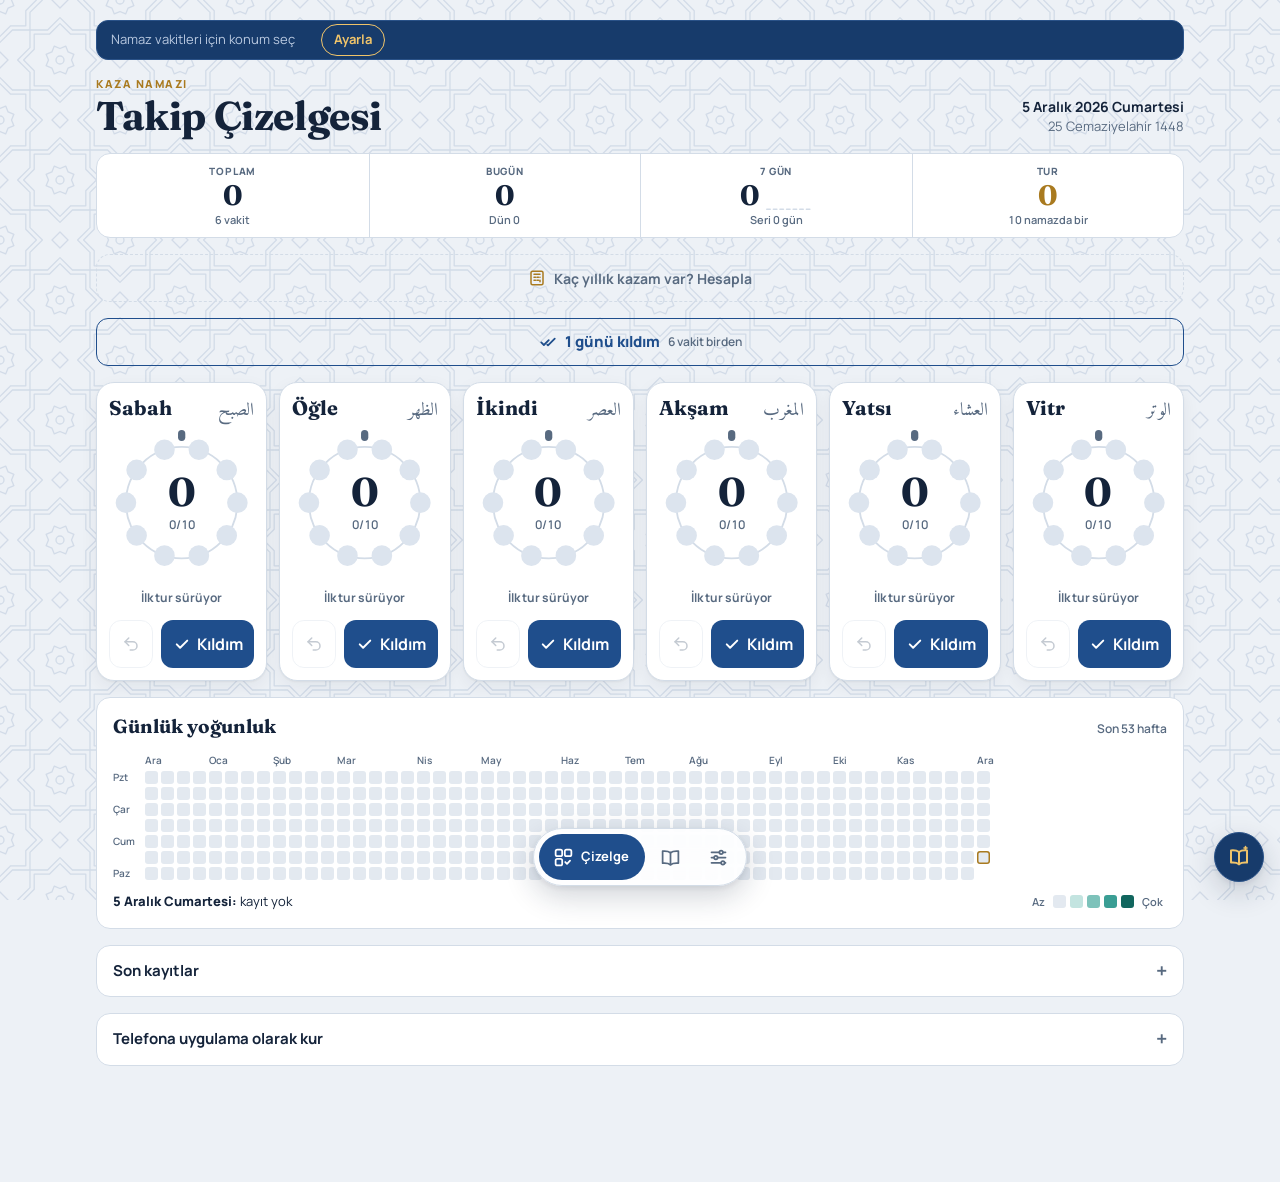
==== commit 19a283e2: "Kaza borcu kartı, geride kalan vakit rozeti, 1 gün düğmesi, kandil rozeti - Kaza borcu: yaşlar Ayarl" ====
--- a/public/index.html
+++ b/public/index.html
@@ -315,6 +315,35 @@
     border: 1px solid var(--line); border-radius: 10px;
   }
 
+  /* Kaza borcu kartı */
+  .debt { background: var(--surface); border: 1px solid var(--line); border-radius: 14px; padding: 14px 16px; display: grid; gap: 6px; min-width: 0; }
+  .debt-top { display: flex; justify-content: space-between; align-items: center; gap: 8px; }
+  .debt .lbl { font-size: 11px; font-weight: 800; letter-spacing: .12em; text-transform: uppercase; color: var(--muted); }
+  .debt-edit { min-height: 32px; padding: 0 10px; border: 0; border-radius: 8px; background: transparent; color: var(--lapis); font-weight: 700; font-size: 13px; }
+  .debt-big { font-family: var(--f-display); font-weight: 700; font-size: clamp(22px, 6vw, 28px); line-height: 1.1; font-variant-numeric: tabular-nums; }
+  .debt-sub { font-size: 13px; color: var(--muted); font-weight: 600; font-variant-numeric: tabular-nums; }
+  .debt-eta { font-size: 14px; font-weight: 700; }
+  .debt-eta b { color: var(--gold); }
+  .debt-cta {
+    min-height: 48px; border: 1px dashed var(--line); border-radius: 14px; background: transparent;
+    color: var(--muted); font-weight: 700; font-size: 14px; display: inline-flex; align-items: center; justify-content: center; gap: 8px;
+  }
+  .debt-cta svg { width: 18px; height: 18px; color: var(--gold); }
+
+  /* Bir günlük kaza düğmesi ve geride kalan vakit rozeti */
+  .day-btn {
+    min-height: 48px; border: 1.5px solid var(--lapis); border-radius: 12px; background: transparent;
+    color: var(--lapis); font-weight: 800; font-size: 15px; display: inline-flex; align-items: center; justify-content: center; gap: 8px;
+  }
+  .day-btn svg { width: 18px; height: 18px; }
+  .day-btn small { font-weight: 600; font-size: 12px; color: var(--muted); }
+  .day-btn.undoing { border-color: var(--gold); color: var(--gold); }
+  .lag { font-size: 11px; font-weight: 800; padding: 3px 8px; border-radius: 999px; background: var(--gold-soft); color: var(--gold); white-space: nowrap; }
+  .card.lagging { border-color: var(--gold); }
+
+  /* Kandil ve bayram rozeti */
+  .dates .hb { margin-top: 4px; font-size: 12px; font-weight: 800; padding: 3px 10px; border-radius: 999px; background: var(--gold-soft); color: var(--gold); white-space: nowrap; }
+
   /* Yedek hatırlatıcısı */
   .bk-note {
     display: grid; grid-template-columns: auto minmax(0, 1fr); gap: 10px 12px; align-items: center;
@@ -670,6 +699,7 @@
     <div class="dates">
       <span class="g" id="dateG"></span>
       <span class="h" id="dateH"></span>
+      <span class="hb" id="dateBadge" hidden></span>
     </div>
   </header>
 
@@ -701,6 +731,23 @@
       <span class="foot"><span class="tur-n">10</span> namazda bir</span>
     </div>
   </section>
+
+  <section class="debt" id="debt" aria-label="Kaza borcu" hidden>
+    <div class="debt-top"><span class="lbl">Kaza borcu</span><button class="debt-edit" id="debtEdit" type="button">Düzenle</button></div>
+    <span class="debt-big" id="debtBig"></span>
+    <div class="bar" aria-hidden="true"><span id="debtBar"></span></div>
+    <span class="debt-sub" id="debtSub"></span>
+    <span class="debt-eta" id="debtEta"></span>
+  </section>
+  <button class="debt-cta" id="debtCta" type="button" hidden>
+    <svg viewBox="0 0 24 24" fill="none" stroke="currentColor" stroke-width="2" stroke-linecap="round" stroke-linejoin="round" aria-hidden="true"><rect x="4" y="3" width="16" height="18" rx="2"/><path d="M8 7h8M8 11h2M12 11h2M16 11h0M8 15h2M12 15h2M16 15v2"/></svg>
+    Kaç yıllık kazam var? Hesapla
+  </button>
+
+  <button class="day-btn" id="dayBtn" type="button">
+    <svg viewBox="0 0 24 24" fill="none" stroke="currentColor" stroke-width="2.4" stroke-linecap="round" stroke-linejoin="round" aria-hidden="true"><path d="M3 12.5l3.5 3.5L13 9.5"/><path d="M11 15.5l1 1L21 7.5"/></svg>
+    <span id="dayBtnTxt">1 günü kıldım</span><small id="dayBtnSub">6 vakit birden</small>
+  </button>
 
   <section class="grid" id="grid" aria-label="Vakitler"></section>
 
@@ -887,7 +934,7 @@
  <section class="screen" data-screen="ayarlar" hidden>
   <header class="top">
     <div>
-      <span class="eyebrow">Vakit, tur ve yedek</span>
+      <span class="eyebrow">Vakit, borç, tur ve yedek</span>
       <h1>Ayarlar</h1>
     </div>
   </header>
@@ -900,6 +947,21 @@
         <span class="or">veya</span>
         <input class="text-input" id="cityInput" type="text" placeholder="Şehir yaz, örn. Konya" autocomplete="address-level2">
         <button class="btn" id="citySave" type="button">Kaydet</button>
+      </div>
+  </div>
+
+  <h3 class="grp" id="debtSettings">Kaza borcu</h3>
+  <div class="sheet">
+      <p class="hint">Kılınmamış namazların tahmini sayısı. Namaz borcunun başladığı yaştan düzenli kılmaya başladığın yaşa kadar her gün, bir günlük kaza (vitr dahil 6 vakit) sayılır. Sonuç bir tahmindir; çizelgede kaza borcu kartında görünür.</p>
+      <div class="form-grid">
+        <label class="field">Borcun başladığı yaş<input class="text-input" id="dbStart" type="number" inputmode="numeric" min="7" max="20" placeholder="örn. 12"></label>
+        <label class="field">Düzenli kılmaya başladığın yaş<input class="text-input" id="dbEnd" type="number" inputmode="numeric" min="7" max="100" placeholder="örn. 22"></label>
+        <label class="field wide">Ayda düşülecek gün (hanımlar için özel hal günleri)<input class="text-input" id="dbOff" type="number" inputmode="numeric" min="0" max="15" placeholder="0"></label>
+      </div>
+      <p class="calc" id="dbPreview"></p>
+      <div class="row">
+        <button class="btn primary" id="dbSave" type="button">Kaydet</button>
+        <button class="btn" id="dbClear" type="button" hidden>Kaldır</button>
       </div>
   </div>
 
@@ -1039,7 +1101,7 @@
   var adOf = {};
   VAKITLER.forEach(function (v) { adOf[v.k] = v.ad; });
 
-  var state = { tur: 10, entries: [] };
+  var state = { tur: 10, entries: [], borc: null };
 
   function pad(x) { return String(x).padStart(2, "0"); }
   function dayKey(d) { return d.getFullYear() + "-" + pad(d.getMonth() + 1) + "-" + pad(d.getDate()); }
@@ -1055,6 +1117,10 @@
   var fmtMon = dtf({ month: "short" });
   var fmtShort = dtf({ day: "numeric", month: "short" });
 
+  function validBorc(b) {
+    return b && typeof b.s === "number" && typeof b.e === "number" && typeof b.off === "number" &&
+      b.s >= 7 && b.s <= 20 && b.e > b.s && b.e <= 100 && b.off >= 0 && b.off <= 15;
+  }
   function validTur(t) { return typeof t === "number" && t % 1 === 0 && t >= 1 && t <= TUR_MAX; }
   function validLogs(a) { return Array.isArray(a) && a.every(function (l) { return l && typeof l.t === "number" && typeof l.p === "number"; }); }
   function validItem(it) {
@@ -1072,6 +1138,7 @@
     return data && Array.isArray(data.entries) &&
       (data.tur === undefined || validTur(data.tur)) &&
       (data.okuma === undefined || validRd(data.okuma)) &&
+      (data.borc === undefined || data.borc === null || validBorc(data.borc)) &&
       data.entries.every(function (e) { return e && adOf[e.k] && typeof e.t === "number"; });
   }
   function load() {
@@ -1079,7 +1146,7 @@
       var raw = localStorage.getItem(KEY);
       if (raw) {
         var d = JSON.parse(raw);
-        if (valid(d)) state = { tur: d.tur || 10, entries: d.entries };
+        if (valid(d)) state = { tur: d.tur || 10, entries: d.entries, borc: d.borc || null };
       }
     } catch (e) {}
   }
@@ -1098,7 +1165,7 @@
     var card = document.createElement("article");
     card.className = "card";
     card.innerHTML =
-      '<div class="card-head"><h2>' + v.ad + '</h2><span class="ar" lang="ar" dir="rtl">' + v.ar + '</span></div>' +
+      '<div class="card-head"><h2>' + v.ad + '</h2><span class="ar" lang="ar" dir="rtl">' + v.ar + '</span><span class="lag" hidden></span></div>' +
       '<div class="ring"><svg viewBox="0 0 120 120" aria-hidden="true"></svg>' +
       '<div class="center"><span class="num">0</span><span class="sub"></span></div></div>' +
       '<div class="tours"></div>' +
@@ -1121,7 +1188,9 @@
       num: card.querySelector(".num"),
       sub: card.querySelector(".sub"),
       tours: card.querySelector(".tours"),
-      undo: card.querySelector(".undo")
+      undo: card.querySelector(".undo"),
+      ar: card.querySelector(".ar"),
+      lag: card.querySelector(".lag")
     };
   });
 
@@ -1355,6 +1424,8 @@
   }
   function isMilestone(n) { return n > 0 && (n % 7 === 0 || n % 30 === 0 || n % 365 === 0); }
   function renderEda() {
+    renderLag();
+    renderDebt();
     var n = fullDays();
     eda.hidden = n === 0;
     if (!n) return;
@@ -1369,6 +1440,140 @@
       dots.appendChild(i);
     });
   }
+  // Kaza borcu: yaşlardan tahmini gün sayısı; hız son 30 günün kayıtlarından
+  function yearsText(days) {
+    var y = Math.floor(days / 365), m = Math.floor((days % 365) / 30);
+    var t = (y ? y + " yıl" : "") + (y && m ? " " : "") + (m ? m + " ay" : "");
+    return t || days + " gün";
+  }
+  function debtDays(b) { var years = b.e - b.s; return Math.max(0, Math.round(years * 365 - years * 12 * b.off)); }
+  var fmtMonthYear = dtf({ month: "long", year: "numeric" });
+  function recentPace() {
+    var n = state.entries.length;
+    if (!n) return 0;
+    var span = Math.min(30, Math.max(1, Math.ceil((Date.now() - state.entries[0].t) / 864e5)));
+    var from = Date.now() - span * 864e5, c = 0;
+    for (var i = n - 1; i >= 0 && state.entries[i].t >= from; i--) c++;
+    return c / 6 / span; // günde kaç günlük kaza
+  }
+  function renderDebt() {
+    var b = state.borc, box = document.getElementById("debt");
+    box.hidden = !b;
+    document.getElementById("debtCta").hidden = !!b;
+    if (!b) return;
+    var total = debtDays(b), done = fullDays(), left = Math.max(0, total - done);
+    var pct = total ? Math.min(100, done / total * 100) : 100;
+    document.getElementById("debtBig").textContent = left ? yearsText(left) + " kaldı" : "Borç tamamlandı";
+    document.getElementById("debtBar").style.width = Math.max(pct, done ? 2 : 0) + "%";
+    document.getElementById("debtSub").textContent = total.toLocaleString("tr-TR") + " günün " + done.toLocaleString("tr-TR") + " günü eda edildi · %" + pct.toLocaleString("tr-TR", { maximumFractionDigits: 1 });
+    var eta = document.getElementById("debtEta");
+    eta.textContent = "";
+    if (!left) { eta.textContent = "Elhamdülillah, hesapladığın kaza borcu tamamlandı."; return; }
+    var pace = recentPace();
+    if (pace < 0.01) { eta.textContent = "Kılmaya başladıkça tahmini bitiş tarihi burada görünür."; return; }
+    var end = addDays(new Date(), Math.ceil(left / pace));
+    var gain = Math.ceil(left / pace) - Math.ceil(left / (pace + 1));
+    eta.appendChild(document.createTextNode("Bu hızla "));
+    var bEnd = document.createElement("b"); bEnd.textContent = fmtMonthYear.format(end); eta.appendChild(bEnd);
+    eta.appendChild(document.createTextNode(" ayında biter. Günde 1 gün daha kılarsan " + yearsText(gain) + " erken."));
+  }
+  function goDebtSettings() {
+    showScreen("ayarlar");
+    var h = document.getElementById("debtSettings");
+    if (h) h.scrollIntoView({ block: "start" });
+    setTimeout(function () { document.getElementById("dbStart").focus(); }, 50);
+  }
+  document.getElementById("debtCta").addEventListener("click", goDebtSettings);
+  document.getElementById("debtEdit").addEventListener("click", goDebtSettings);
+  function dbRead() {
+    return { s: Number(document.getElementById("dbStart").value), e: Number(document.getElementById("dbEnd").value), off: Number(document.getElementById("dbOff").value || 0) };
+  }
+  function dbFill() {
+    var b = state.borc;
+    document.getElementById("dbStart").value = b ? b.s : "";
+    document.getElementById("dbEnd").value = b ? b.e : "";
+    document.getElementById("dbOff").value = b && b.off ? b.off : "";
+    document.getElementById("dbClear").hidden = !b;
+    dbPreview();
+  }
+  function dbPreview() {
+    var b = dbRead(), p = document.getElementById("dbPreview");
+    if (!document.getElementById("dbStart").value || !document.getElementById("dbEnd").value) { p.textContent = "İki yaşı yazınca tahmini borç burada görünür."; return; }
+    if (!validBorc(b)) { p.textContent = "Başlangıç yaşı 7 ile 20 arasında, düzenli kılmaya başladığın yaş ondan büyük olmalı. Ayda düşülecek gün en fazla 15."; return; }
+    var d = debtDays(b);
+    p.innerHTML = "";
+    p.appendChild(document.createTextNode("Tahmini borç: "));
+    var bb = document.createElement("b"); bb.textContent = yearsText(d); p.appendChild(bb);
+    p.appendChild(document.createTextNode(" · " + d.toLocaleString("tr-TR") + " gün · " + (d * 6).toLocaleString("tr-TR") + " namaz"));
+  }
+  ["dbStart", "dbEnd", "dbOff"].forEach(function (id) { document.getElementById(id).addEventListener("input", dbPreview); });
+  document.getElementById("dbSave").addEventListener("click", function () {
+    var b = dbRead();
+    if (!validBorc(b)) { dbPreview(); toast("Yaşları kontrol et."); return; }
+    state.borc = b; save(); renderDebt(); dbFill();
+    toast("Kaza borcu kaydedildi: " + yearsText(debtDays(b)));
+  });
+  document.getElementById("dbClear").addEventListener("click", function () {
+    state.borc = null; save(); renderDebt(); dbFill();
+    toast("Kaza borcu kaldırıldı");
+  });
+
+  // Geride kalan vakit: en az kılınan vakit, bir üstündekinden en az 2 gerideyse rozet çıkar.
+  // (Sırayla kılarken oluşan 1'lik farklar uyarı sayılmaz.)
+  function renderLag() {
+    var list = VAKITLER.map(function (v) { return count(v.k); });
+    var min = Math.min.apply(null, list);
+    var above = list.filter(function (n) { return n > min; });
+    var gap = above.length ? Math.min.apply(null, above) - min : 0;
+    VAKITLER.forEach(function (v, i) {
+      var c = cards[v.k], on = gap >= 2 && list[i] === min;
+      c.el.classList.toggle("lagging", on);
+      c.lag.hidden = !on;
+      c.ar.hidden = on;
+      if (on) {
+        c.lag.textContent = gap + " geride";
+        c.lag.title = gap + " " + v.ad.toLocaleLowerCase("tr-TR") + " kazası kılarsan tamamlanan gün " + gap + " artar";
+      }
+    });
+  }
+
+  // Bir günlük kaza: altı vakti birden ekler; yanlış dokunuşa karşı 6 saniye geri alınabilir
+  var dayBtn = document.getElementById("dayBtn"), dayUndo = null, dayTimer = null;
+  function dayBtnReset() {
+    clearTimeout(dayTimer); dayUndo = null;
+    dayBtn.classList.remove("undoing");
+    document.getElementById("dayBtnTxt").textContent = "1 günü kıldım";
+    document.getElementById("dayBtnSub").textContent = "6 vakit birden";
+  }
+  dayBtn.addEventListener("click", function () {
+    if (dayUndo) {
+      dayUndo.forEach(function (e) { var i = state.entries.lastIndexOf(e); if (i >= 0) { state.entries.splice(i, 1); tally(e, -1); } });
+      save();
+      VAKITLER.forEach(function (v) { renderCard(v.k); });
+      renderSummary(false);
+      dayBtnReset();
+      toast("Bir günlük kaza geri alındı");
+      return;
+    }
+    var before = fullDays(), wasHidden = eda.hidden, t = Date.now();
+    var added = VAKITLER.map(function (v) { return { k: v.k, t: t }; });
+    added.forEach(function (e) { state.entries.push(e); tally(e, 1); });
+    save();
+    VAKITLER.forEach(function (v) { renderCard(v.k); });
+    renderSummary(false);
+    var after = fullDays();
+    if (after > before) celebrate(after, wasHidden);
+    else {
+      toast("Her vakitten birer kaza eklendi");
+      if (navigator.vibrate) { try { navigator.vibrate(20); } catch (e) {} }
+    }
+    dayUndo = added;
+    dayBtn.classList.add("undoing");
+    document.getElementById("dayBtnTxt").textContent = "Geri al";
+    document.getElementById("dayBtnSub").textContent = "6 vakit eklendi";
+    dayTimer = setTimeout(dayBtnReset, 6000);
+  });
+
   function celebrate(n, wasHidden) {
     eda.classList.remove("rise", "glow");
     void eda.offsetWidth;
@@ -1593,7 +1798,7 @@
       else if (!found) { found = true; cls += " next"; }
       return '<span class="' + cls + '"><b>' + p[1] + '</b>' + td[p[0]] + '</span>';
     });
-    if (HICRI[td.h.m - 1]) document.getElementById("dateH").textContent = td.h.d + " " + HICRI[td.h.m - 1] + " " + td.h.y;
+    renderHijri();
     setRun(items.join("") + dot, true);
   }
 
@@ -1649,18 +1854,49 @@
   document.getElementById("citySave").addEventListener("click", saveCity);
   document.getElementById("cityInput").addEventListener("keydown", function (e) { if (e.key === "Enter") saveCity(); });
 
-  // Başlıktaki tarih; hicri tarih vakitler gelene kadar cihazın takviminden
+  // Hicri tarih: vakit servisinden (Diyanet hesabı) yoksa cihazın takviminden
+  function hijriOf(d) {
+    var td = getDay(startOfDay(d));
+    if (td && HICRI[td.h.m - 1]) return td.h;
+    try {
+      var parts = new Intl.DateTimeFormat("en-u-ca-islamic-umalqura", { day: "numeric", month: "numeric", year: "numeric" }).formatToParts(d);
+      var get = function (t) { var p = parts.filter(function (x) { return x.type === t; })[0]; return p ? parseInt(p.value, 10) : NaN; };
+      var h = { d: get("day"), m: get("month"), y: get("year") };
+      return HICRI[h.m - 1] ? h : null;
+    } catch (e) { return null; }
+  }
+  // Kandiller o günün akşamı (gecesi) için gösterilir
+  function specialDay(now) {
+    var h = hijriOf(now), t = hijriOf(addDays(now, 1));
+    if (!h) return "";
+    var m = h.m, d = h.d;
+    if (t && t.m === 7 && t.d <= 7 && now.getDay() === 4) return "Bu gece Regaib Kandili";
+    if (m === 1 && d === 1) return "Hicri Yılbaşı";
+    if (m === 1 && d === 10) return "Aşure Günü";
+    if (m === 3 && d === 11) return "Bu gece Mevlid Kandili";
+    if (m === 7 && d === 1) return "Üç Aylar başladı";
+    if (m === 7 && d === 26) return "Bu gece Miraç Kandili";
+    if (m === 8 && d === 14) return "Bu gece Berat Kandili";
+    if (t && t.m === 9 && t.d === 1) return "Yarın Ramazan başlıyor";
+    if (m === 9 && d === 26) return "Bu gece Kadir Gecesi";
+    if (t && t.m === 10 && t.d === 1) return "Ramazan Bayramı Arefesi";
+    if (m === 9) return "Ramazan'ın " + d + ". günü";
+    if (m === 10 && d <= 3) return "Ramazan Bayramı " + d + ". gün";
+    if (m === 12 && d === 9) return "Kurban Bayramı Arefesi";
+    if (m === 12 && d >= 10 && d <= 13) return "Kurban Bayramı " + (d - 9) + ". gün";
+    return "";
+  }
+  function renderHijri() {
+    var now = new Date(), h = hijriOf(now);
+    if (h) document.getElementById("dateH").textContent = h.d + " " + HICRI[h.m - 1] + " " + h.y;
+    var badge = document.getElementById("dateBadge"), sp = specialDay(now);
+    badge.hidden = !sp;
+    badge.textContent = sp;
+  }
+  // Başlıktaki tarih
   function renderDates() {
-    var now = new Date();
-    document.getElementById("dateG").textContent = fmtHead.format(now);
-    var td = getDay(startOfDay(now));
-    if (td && HICRI[td.h.m - 1]) { document.getElementById("dateH").textContent = td.h.d + " " + HICRI[td.h.m - 1] + " " + td.h.y; return; }
-    try {
-      var parts = new Intl.DateTimeFormat("en-u-ca-islamic-umalqura", { day: "numeric", month: "numeric", year: "numeric" }).formatToParts(now);
-      var get = function (t) { var p = parts.filter(function (x) { return x.type === t; })[0]; return p ? parseInt(p.value, 10) : NaN; };
-      var hm = get("month");
-      if (HICRI[hm - 1]) document.getElementById("dateH").textContent = get("day") + " " + HICRI[hm - 1] + " " + get("year");
-    } catch (e) {}
+    document.getElementById("dateG").textContent = fmtHead.format(new Date());
+    renderHijri();
   }
 
   // Dakikada bir: geri sayım, gün değişince her şey
@@ -1722,7 +1958,7 @@
 
   // Yedek: dışarı aktar
   function backupJson() {
-    return JSON.stringify({ app: "kaza-defteri", v: 3, tur: state.tur, exportedAt: new Date().toISOString(), entries: state.entries, okuma: rd });
+    return JSON.stringify({ app: "kaza-defteri", v: 3, tur: state.tur, exportedAt: new Date().toISOString(), entries: state.entries, borc: state.borc, okuma: rd });
   }
   function backupName() {
     var d = new Date();
@@ -1798,12 +2034,13 @@
     if (!pending) return;
     state = {
       tur: pending.tur || state.tur,
-      entries: pending.entries.slice().sort(function (a, b) { return a.t - b.t; })
+      entries: pending.entries.slice().sort(function (a, b) { return a.t - b.t; }),
+      borc: pending.borc !== undefined ? pending.borc : state.borc
     };
     if (pending.okuma) { rd = normRd(pending.okuma); rdSave(); rdView = "list"; renderReading(); }
     pending = null;
     importConfirm.hidden = true;
-    save(); renderAll();
+    save(); renderAll(); dbFill(); renderBackupNote();
     toast(state.entries.length + " kayıt geri yüklendi");
   });
   document.getElementById("importNo").addEventListener("click", function () { pending = null; importConfirm.hidden = true; });
@@ -1830,7 +2067,7 @@
   document.getElementById("resetBtn").addEventListener("click", function () { resetRow.hidden = true; resetConfirm.hidden = false; });
   document.getElementById("resetNo").addEventListener("click", function () { resetRow.hidden = false; resetConfirm.hidden = true; });
   document.getElementById("resetYes").addEventListener("click", function () {
-    state = { tur: state.tur, entries: [] }; save(); renderAll();
+    state = { tur: state.tur, entries: [], borc: state.borc }; save(); renderAll();
     resetRow.hidden = false; resetConfirm.hidden = true;
     toast("Tüm kayıtlar silindi");
   });
@@ -2396,6 +2633,7 @@
   renderAll();
   renderReading();
   renderBackupNote();
+  dbFill();
   refreshPrayer();
   var startTab = (location.hash || "").slice(1);
   if (SCREENS.indexOf(startTab) < 0) { try { startTab = localStorage.getItem(TAB_KEY) || ""; } catch (e) { startTab = ""; } }
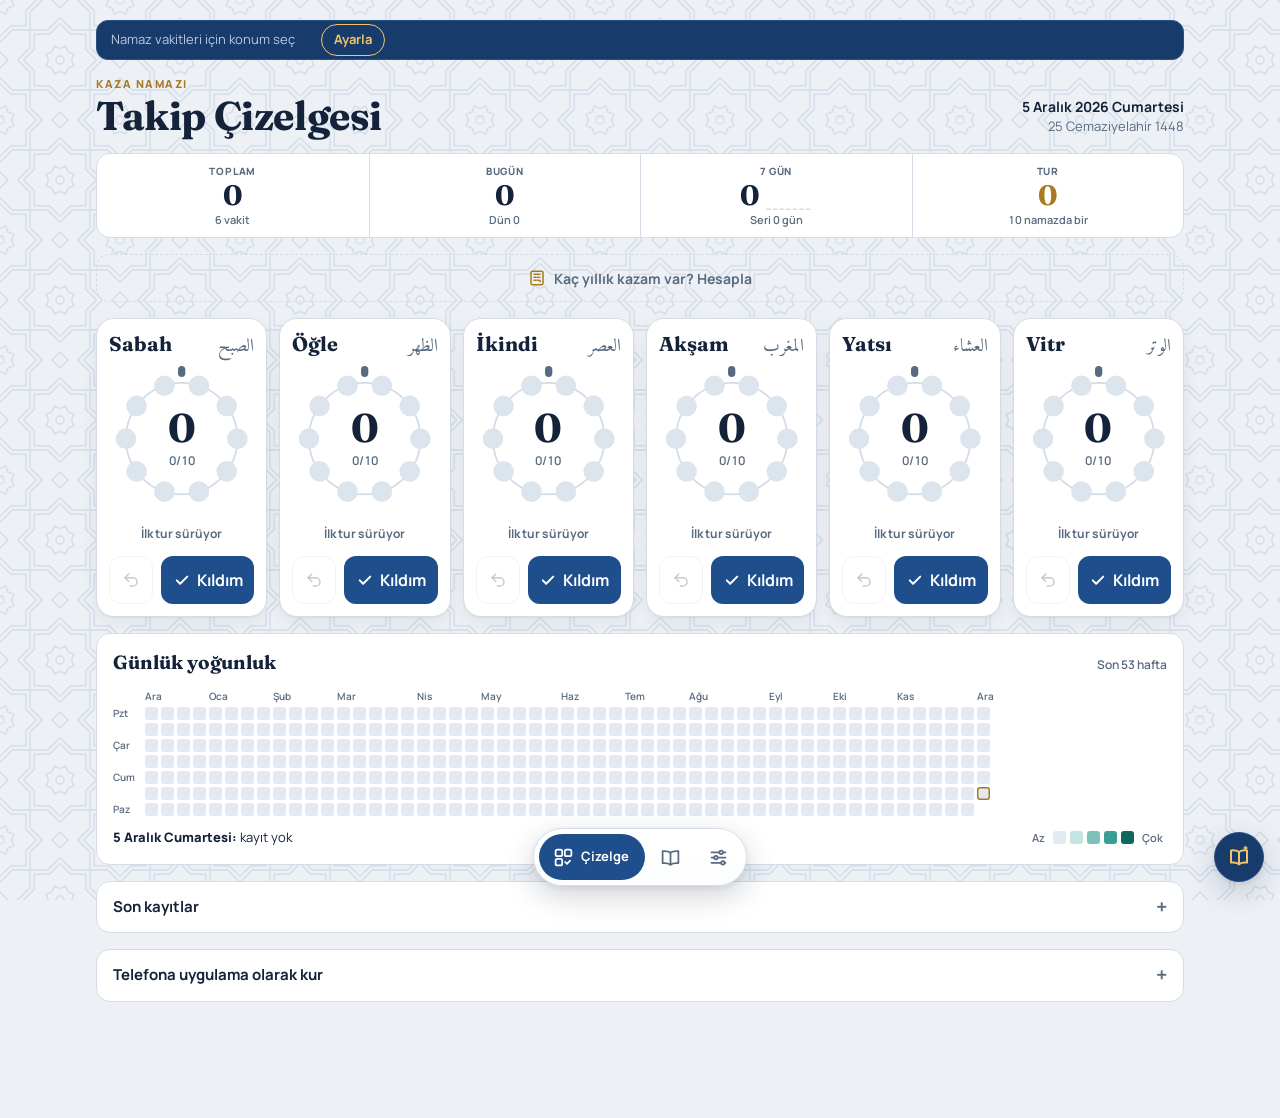
==== commit c95d6291: "Önceden kılınan kaza, iki tarihli okuma hedefi ve yeniden planlama - Kaza borcu: uygulamadan önce kı" ====
--- a/public/index.html
+++ b/public/index.html
@@ -161,6 +161,8 @@
   .form-grid .wide { grid-column: 1 / -1; }
   .field { display: grid; gap: 4px; font-size: 12px; font-weight: 700; color: var(--muted); min-width: 0; }
   .field .text-input { width: 100%; }
+  .field-pair { display: flex; gap: 8px; }
+  .field-pair select.text-input { flex: 0 0 auto; width: auto; }
   .calc { margin: 0; font-size: 14px; }
   .calc b { font-family: var(--f-display); font-size: 18px; color: var(--gold); }
   .rd-hero {
@@ -179,6 +181,8 @@
   .rd-sub { font-size: 13px; color: var(--band-muted); font-weight: 600; }
   .rd-where { margin-top: 8px; padding-top: 10px; border-top: 1px solid var(--band-line); font-size: 14px; font-weight: 700; color: var(--band-fg); font-variant-numeric: tabular-nums; }
   .rd-where b { color: var(--band-accent); }
+  .rd-replan { margin-top: 6px; font-size: 14px; font-weight: 700; color: var(--band-fg); }
+  .rd-replan b { color: var(--band-accent); }
   .rd-card .where { font-size: 13px; font-weight: 700; color: var(--lapis); font-variant-numeric: tabular-nums; }
   .rd-prog-head { display: flex; justify-content: space-between; align-items: baseline; font-variant-numeric: tabular-nums; }
   .rd-prog-head b { font-family: var(--f-display); font-size: 22px; }
@@ -330,14 +334,7 @@
   }
   .debt-cta svg { width: 18px; height: 18px; color: var(--gold); }
 
-  /* Bir günlük kaza düğmesi ve geride kalan vakit rozeti */
-  .day-btn {
-    min-height: 48px; border: 1.5px solid var(--lapis); border-radius: 12px; background: transparent;
-    color: var(--lapis); font-weight: 800; font-size: 15px; display: inline-flex; align-items: center; justify-content: center; gap: 8px;
-  }
-  .day-btn svg { width: 18px; height: 18px; }
-  .day-btn small { font-weight: 600; font-size: 12px; color: var(--muted); }
-  .day-btn.undoing { border-color: var(--gold); color: var(--gold); }
+  /* Geride kalan vakit rozeti */
   .lag { font-size: 11px; font-weight: 800; padding: 3px 8px; border-radius: 999px; background: var(--gold-soft); color: var(--gold); white-space: nowrap; }
   .card.lagging { border-color: var(--gold); }
 
@@ -744,11 +741,6 @@
     Kaç yıllık kazam var? Hesapla
   </button>
 
-  <button class="day-btn" id="dayBtn" type="button">
-    <svg viewBox="0 0 24 24" fill="none" stroke="currentColor" stroke-width="2.4" stroke-linecap="round" stroke-linejoin="round" aria-hidden="true"><path d="M3 12.5l3.5 3.5L13 9.5"/><path d="M11 15.5l1 1L21 7.5"/></svg>
-    <span id="dayBtnTxt">1 günü kıldım</span><small id="dayBtnSub">6 vakit birden</small>
-  </button>
-
   <section class="grid" id="grid" aria-label="Vakitler"></section>
 
   <section class="eda" id="eda" aria-live="polite" hidden>
@@ -843,8 +835,9 @@
       <div class="form-grid">
         <label class="field wide">Ne okuyacaksın?<input class="text-input" id="rdName" type="text" placeholder="örn. Kur'an-ı Kerim, Riyazü's-Salihin"></label>
         <label class="field">Toplam sayfa<input class="text-input" id="rdTotal" type="number" inputmode="numeric" min="1" placeholder="604"></label>
-        <label class="field">Kaç günde?<input class="text-input" id="rdDays" type="number" inputmode="numeric" min="1" placeholder="30"></label>
-        <label class="field wide date-field">Başlangıç tarihi<input class="text-input" id="rdStartDate" type="date"></label>
+        <label class="field">Daha önce okuduğun<input class="text-input" id="rdPre" type="number" inputmode="numeric" min="0" placeholder="0 sayfa"></label>
+        <label class="field date-field">Başlangıç<input class="text-input" id="rdStartDate" type="date"></label>
+        <label class="field date-field">Bitiş<input class="text-input" id="rdEndDate" type="date"></label>
       </div>
       <p class="calc" id="rdPreview"></p>
       <div class="row">
@@ -873,6 +866,7 @@
       </div>
       <div class="rd-big"><span id="rdTodayLeft">0</span><small id="rdTodayUnit">sayfa</small></div>
       <span class="rd-sub" id="rdTodaySub"></span>
+      <span class="rd-replan" id="rdReplan" hidden></span>
       <span class="rd-where" id="rdWhere"></span>
     </div>
 
@@ -952,11 +946,17 @@
 
   <h3 class="grp" id="debtSettings">Kaza borcu</h3>
   <div class="sheet">
-      <p class="hint">Kılınmamış namazların tahmini sayısı. Namaz borcunun başladığı yaştan düzenli kılmaya başladığın yaşa kadar her gün, bir günlük kaza (vitr dahil 6 vakit) sayılır. Sonuç bir tahmindir; çizelgede kaza borcu kartında görünür.</p>
+      <p class="hint">Kılınmamış namazların tahmini sayısı. Namaz borcunun başladığı yaştan düzenli kılmaya başladığın yaşa kadar her gün, bir günlük kaza (vitr dahil 6 vakit) sayılır. Daha önce kıldığın kazaları da yazarsan borçtan düşülür. Sonuç bir tahmindir; çizelgede kaza borcu kartında görünür.</p>
       <div class="form-grid">
         <label class="field">Borcun başladığı yaş<input class="text-input" id="dbStart" type="number" inputmode="numeric" min="7" max="20" placeholder="örn. 12"></label>
         <label class="field">Düzenli kılmaya başladığın yaş<input class="text-input" id="dbEnd" type="number" inputmode="numeric" min="7" max="100" placeholder="örn. 22"></label>
         <label class="field wide">Ayda düşülecek gün (hanımlar için özel hal günleri)<input class="text-input" id="dbOff" type="number" inputmode="numeric" min="0" max="15" placeholder="0"></label>
+        <div class="field wide"><label for="dbPre">Bu uygulamadan önce kıldığın kaza</label>
+          <div class="field-pair">
+            <input class="text-input" id="dbPre" type="number" inputmode="numeric" min="0" placeholder="0">
+            <select class="text-input" id="dbPreUnit" aria-label="Birim"><option value="1">gün</option><option value="30">ay</option><option value="365">yıl</option></select>
+          </div>
+        </div>
       </div>
       <p class="calc" id="dbPreview"></p>
       <div class="row">
@@ -1119,13 +1119,15 @@
 
   function validBorc(b) {
     return b && typeof b.s === "number" && typeof b.e === "number" && typeof b.off === "number" &&
-      b.s >= 7 && b.s <= 20 && b.e > b.s && b.e <= 100 && b.off >= 0 && b.off <= 15;
+      b.s >= 7 && b.s <= 20 && b.e > b.s && b.e <= 100 && b.off >= 0 && b.off <= 15 &&
+      (b.pre === undefined || (typeof b.pre === "number" && b.pre % 1 === 0 && b.pre >= 0 && b.pre <= 36500));
   }
   function validTur(t) { return typeof t === "number" && t % 1 === 0 && t >= 1 && t <= TUR_MAX; }
   function validLogs(a) { return Array.isArray(a) && a.every(function (l) { return l && typeof l.t === "number" && typeof l.p === "number"; }); }
   function validItem(it) {
     return it && typeof it.name === "string" && typeof it.total === "number" && it.total >= 1 &&
-      typeof it.days === "number" && it.days >= 1 && /^\d{4}-\d{2}-\d{2}$/.test(it.start) && validLogs(it.logs);
+      typeof it.days === "number" && it.days >= 1 && /^\d{4}-\d{2}-\d{2}$/.test(it.start) && validLogs(it.logs) &&
+      (it.pre === undefined || (typeof it.pre === "number" && it.pre % 1 === 0 && it.pre >= 0 && it.pre < it.total));
   }
   // Yeni biçim {items:[...]}; eski tek hedefli biçim {goal, logs} de kabul edilir
   function validRd(o) {
@@ -1442,11 +1444,13 @@
   }
   // Kaza borcu: yaşlardan tahmini gün sayısı; hız son 30 günün kayıtlarından
   function yearsText(days) {
-    var y = Math.floor(days / 365), m = Math.floor((days % 365) / 30);
-    var t = (y ? y + " yıl" : "") + (y && m ? " " : "") + (m ? m + " ay" : "");
-    return t || days + " gün";
+    var y = Math.floor(days / 365), m = Math.floor((days % 365) / 30), d = days % 365 % 30;
+    var t = [y ? y + " yıl" : "", m ? m + " ay" : "", d ? d + " gün" : ""].filter(Boolean).join(" ");
+    return t || "0 gün";
   }
   function debtDays(b) { var years = b.e - b.s; return Math.max(0, Math.round(years * 365 - years * 12 * b.off)); }
+  // Uygulamadan önce kılınmış kaza (gün) eda edilenlere eklenir
+  function preDays(b) { return b && b.pre ? b.pre : 0; }
   var fmtMonthYear = dtf({ month: "long", year: "numeric" });
   function recentPace() {
     var n = state.entries.length;
@@ -1461,7 +1465,7 @@
     box.hidden = !b;
     document.getElementById("debtCta").hidden = !!b;
     if (!b) return;
-    var total = debtDays(b), done = fullDays(), left = Math.max(0, total - done);
+    var pre = preDays(b), total = debtDays(b), done = fullDays() + pre, left = Math.max(0, total - done);
     var pct = total ? Math.min(100, done / total * 100) : 100;
     document.getElementById("debtBig").textContent = left ? yearsText(left) + " kaldı" : "Borç tamamlandı";
     document.getElementById("debtBar").style.width = Math.max(pct, done ? 2 : 0) + "%";
@@ -1486,30 +1490,40 @@
   document.getElementById("debtCta").addEventListener("click", goDebtSettings);
   document.getElementById("debtEdit").addEventListener("click", goDebtSettings);
   function dbRead() {
-    return { s: Number(document.getElementById("dbStart").value), e: Number(document.getElementById("dbEnd").value), off: Number(document.getElementById("dbOff").value || 0) };
+    var pre = Number(document.getElementById("dbPre").value || 0) * Number(document.getElementById("dbPreUnit").value);
+    return { s: Number(document.getElementById("dbStart").value), e: Number(document.getElementById("dbEnd").value), off: Number(document.getElementById("dbOff").value || 0), pre: pre };
   }
   function dbFill() {
     var b = state.borc;
     document.getElementById("dbStart").value = b ? b.s : "";
     document.getElementById("dbEnd").value = b ? b.e : "";
     document.getElementById("dbOff").value = b && b.off ? b.off : "";
+    var pre = preDays(b), unit = pre && pre % 365 === 0 ? 365 : pre && pre % 30 === 0 ? 30 : 1;
+    document.getElementById("dbPre").value = pre ? pre / unit : "";
+    document.getElementById("dbPreUnit").value = String(unit);
     document.getElementById("dbClear").hidden = !b;
     dbPreview();
   }
   function dbPreview() {
     var b = dbRead(), p = document.getElementById("dbPreview");
     if (!document.getElementById("dbStart").value || !document.getElementById("dbEnd").value) { p.textContent = "İki yaşı yazınca tahmini borç burada görünür."; return; }
-    if (!validBorc(b)) { p.textContent = "Başlangıç yaşı 7 ile 20 arasında, düzenli kılmaya başladığın yaş ondan büyük olmalı. Ayda düşülecek gün en fazla 15."; return; }
+    if (!validBorc(b)) { p.textContent = "Başlangıç yaşı 7 ile 20 arasında, düzenli kılmaya başladığın yaş ondan büyük olmalı. Ayda düşülecek gün en fazla 15. Önceden kılınan kaza tam sayı olmalı."; return; }
     var d = debtDays(b);
     p.innerHTML = "";
     p.appendChild(document.createTextNode("Tahmini borç: "));
     var bb = document.createElement("b"); bb.textContent = yearsText(d); p.appendChild(bb);
     p.appendChild(document.createTextNode(" · " + d.toLocaleString("tr-TR") + " gün · " + (d * 6).toLocaleString("tr-TR") + " namaz"));
-  }
-  ["dbStart", "dbEnd", "dbOff"].forEach(function (id) { document.getElementById(id).addEventListener("input", dbPreview); });
+    if (b.pre) {
+      var left = Math.max(0, d - b.pre);
+      p.appendChild(document.createTextNode(". Önceden kıldığın " + yearsText(b.pre) + " düşülünce kalan: "));
+      var bl = document.createElement("b"); bl.textContent = left ? yearsText(left) : "borç yok"; p.appendChild(bl);
+    }
+  }
+  ["dbStart", "dbEnd", "dbOff", "dbPre", "dbPreUnit"].forEach(function (id) { document.getElementById(id).addEventListener("input", dbPreview); });
   document.getElementById("dbSave").addEventListener("click", function () {
     var b = dbRead();
-    if (!validBorc(b)) { dbPreview(); toast("Yaşları kontrol et."); return; }
+    if (!validBorc(b)) { dbPreview(); toast("Yaşları ve önceden kılınan kazayı kontrol et."); return; }
+    if (!b.pre) delete b.pre;
     state.borc = b; save(); renderDebt(); dbFill();
     toast("Kaza borcu kaydedildi: " + yearsText(debtDays(b)));
   });
@@ -1536,43 +1550,6 @@
       }
     });
   }
-
-  // Bir günlük kaza: altı vakti birden ekler; yanlış dokunuşa karşı 6 saniye geri alınabilir
-  var dayBtn = document.getElementById("dayBtn"), dayUndo = null, dayTimer = null;
-  function dayBtnReset() {
-    clearTimeout(dayTimer); dayUndo = null;
-    dayBtn.classList.remove("undoing");
-    document.getElementById("dayBtnTxt").textContent = "1 günü kıldım";
-    document.getElementById("dayBtnSub").textContent = "6 vakit birden";
-  }
-  dayBtn.addEventListener("click", function () {
-    if (dayUndo) {
-      dayUndo.forEach(function (e) { var i = state.entries.lastIndexOf(e); if (i >= 0) { state.entries.splice(i, 1); tally(e, -1); } });
-      save();
-      VAKITLER.forEach(function (v) { renderCard(v.k); });
-      renderSummary(false);
-      dayBtnReset();
-      toast("Bir günlük kaza geri alındı");
-      return;
-    }
-    var before = fullDays(), wasHidden = eda.hidden, t = Date.now();
-    var added = VAKITLER.map(function (v) { return { k: v.k, t: t }; });
-    added.forEach(function (e) { state.entries.push(e); tally(e, 1); });
-    save();
-    VAKITLER.forEach(function (v) { renderCard(v.k); });
-    renderSummary(false);
-    var after = fullDays();
-    if (after > before) celebrate(after, wasHidden);
-    else {
-      toast("Her vakitten birer kaza eklendi");
-      if (navigator.vibrate) { try { navigator.vibrate(20); } catch (e) {} }
-    }
-    dayUndo = added;
-    dayBtn.classList.add("undoing");
-    document.getElementById("dayBtnTxt").textContent = "Geri al";
-    document.getElementById("dayBtnSub").textContent = "6 vakit eklendi";
-    dayTimer = setTimeout(dayBtnReset, 6000);
-  });
 
   function celebrate(n, wasHidden) {
     eda.classList.remove("rise", "glow");
@@ -2123,11 +2100,13 @@
 
   // Her günün hedefi o sabah kalan sayfanın kalan güne bölümüdür (yukarı yuvarlanır).
   // Eksik kalan sayfa sonraki günlere, fazla okunan sayfa sonraki günlerden düşülerek dağılır.
+  // Takipten önce okunmuş sayfalar (it.pre) okunmuş sayılır; plan geri kalanı süreye böler.
   function rdCompute(it) {
     var today = startOfDay(new Date());
     var start = parseDay(it.start);
     var end = addDays(start, it.days - 1);
-    var byDay = {}, totalRead = 0, beforeStart = 0;
+    var pre = it.pre || 0;
+    var byDay = {}, totalRead = pre, beforeStart = pre;
     it.logs.forEach(function (l) {
       var d = new Date(l.t), k = dayKey(d);
       byDay[k] = (byDay[k] || 0) + l.p;
@@ -2142,12 +2121,12 @@
       rows.push({ d: new Date(d), need: need, read: read });
       rem = Math.max(0, rem - read);
     }
-    var todayRow = rows[rows.length - 1] || { need: Math.ceil(it.total / it.days), read: 0 };
+    var todayRow = rows[rows.length - 1] || { need: Math.ceil((it.total - pre) / it.days), read: 0 };
     return {
       it: it, today: today, start: start, end: end, rows: rows, byDay: byDay,
-      readRaw: totalRead,
+      readRaw: totalRead, pre: pre,
       read: Math.min(totalRead, it.total), remain: Math.max(0, it.total - totalRead),
-      daysLeft: diffDays(end, today) + 1, plan: it.total / it.days,
+      daysLeft: diffDays(end, today) + 1, plan: (it.total - pre) / it.days,
       dayNo: diffDays(today, start) + 1,
       todayNeed: todayRow.need, todayRead: todayRow.read,
       todayLeft: Math.max(0, todayRow.need - todayRow.read),
@@ -2162,7 +2141,7 @@
     if (c.daysLeft <= 0) return { t: "Süre doldu", bad: true };
     var expPrev = c.plan * (c.dayNo - 1);
     var expNow = c.plan * c.dayNo;
-    var r = c.readRaw;
+    var r = c.readRaw - c.pre;
     if (r - expNow >= 1) return { t: Math.floor(r - expNow) + " sayfa öndesin", bad: false };
     if (expPrev - r >= 1) return { t: Math.ceil(expPrev - r) + " sayfa geridesin", bad: true };
     return { t: "Plandasın", bad: false };
@@ -2232,26 +2211,39 @@
   }
 
   // Hedef formu
+  // Gün sayısı iki tarihten, ikisi de dahil olarak hesaplanır
+  var DATE_RE = /^\d{4}-\d{2}-\d{2}$/;
+  function formDays() {
+    var sv = $("rdStartDate").value, ev = $("rdEndDate").value;
+    if (!DATE_RE.test(sv) || !DATE_RE.test(ev)) return 0;
+    return diffDays(parseDay(ev), parseDay(sv)) + 1;
+  }
+  function formPre() { return Number($("rdPre").value || 0); }
   function rdPreview() {
-    var total = Number($("rdTotal").value), days = Number($("rdDays").value);
+    var total = Number($("rdTotal").value), days = formDays(), pre = formPre();
     var p = $("rdPreview");
-    if (!(total > 0) || !(days > 0)) { p.textContent = "Toplam sayfa ve gün sayısını yazınca günlük hedefin burada görünür."; return; }
+    if (DATE_RE.test($("rdStartDate").value)) $("rdEndDate").min = $("rdStartDate").value;
+    if (!(total > 0) || !$("rdEndDate").value) { p.textContent = "Toplam sayfayı ve bitiş tarihini seçince günde kaç sayfa okuman gerektiği burada görünür."; return; }
+    if (!(days > 0)) { p.textContent = "Bitiş tarihi başlangıçtan önce olamaz."; return; }
+    if (!(pre >= 0 && pre % 1 === 0 && pre < total)) { p.textContent = "Daha önce okuduğun sayfa toplamdan az, tam sayı olmalı."; return; }
+    p.innerHTML = "";
+    if (pre) p.appendChild(document.createTextNode((pre + 1) + ". sayfadan başlayıp kalan " + (total - pre) + " sayfayı "));
+    p.appendChild(document.createTextNode(days + " gün" + (pre ? "de bitirmek için" : " ·") + " günde "));
+    p.appendChild(el("b", "", String(Math.ceil((total - pre) / days))));
+    p.appendChild(document.createTextNode(" sayfa okuyacaksın. " + fmtShort.format(parseDay($("rdStartDate").value)) + " – " + fmtDay.format(parseDay($("rdEndDate").value)) + "."));
+  }
+  ["rdTotal", "rdPre", "rdStartDate", "rdEndDate"].forEach(function (id) { $(id).addEventListener("input", rdPreview); });
+  function setEndAfter(n) {
     var sv = $("rdStartDate").value;
-    var start = /^\d{4}-\d{2}-\d{2}$/.test(sv) ? parseDay(sv) : startOfDay(new Date());
-    var end = addDays(start, days - 1);
-    p.innerHTML = "";
-    p.appendChild(document.createTextNode("Günde "));
-    p.appendChild(el("b", "", String(Math.ceil(total / days))));
-    p.appendChild(document.createTextNode(" sayfa okursan " + fmtDay.format(end) + " günü bitirirsin." +
-      (dayKey(start) !== dayKey(new Date()) ? " Başlangıç: " + fmtShort.format(start) + "." : "")));
-  }
-  ["rdTotal", "rdDays", "rdStartDate"].forEach(function (id) { $(id).addEventListener("input", rdPreview); });
+    var start = DATE_RE.test(sv) ? parseDay(sv) : startOfDay(new Date());
+    $("rdEndDate").value = dayKey(addDays(start, n - 1));
+  }
   document.querySelectorAll("[data-preset]").forEach(function (b) {
     b.addEventListener("click", function () {
       var p = b.getAttribute("data-preset");
       $("rdName").value = p === "hatim" ? "Kur'an-ı Kerim (Hatim)" : "Kur'an-ı Kerim (1 cüz)";
       $("rdTotal").value = p === "hatim" ? 604 : 20;
-      if (!$("rdDays").value) $("rdDays").value = p === "hatim" ? 30 : 7;
+      if (!$("rdEndDate").value) setEndAfter(p === "hatim" ? 30 : 7);
       rdPreview();
     });
   });
@@ -2263,20 +2255,25 @@
     $("rdCancel").hidden = !it && !rd.items.length;
     $("rdName").value = it ? it.name : "";
     $("rdTotal").value = it ? it.total : "";
-    $("rdDays").value = it ? it.days : "";
+    $("rdPre").value = it && it.pre ? it.pre : "";
     $("rdStartDate").value = it ? it.start : dayKey(new Date());
+    $("rdEndDate").value = it ? dayKey(addDays(parseDay(it.start), it.days - 1)) : "";
     $("rdStartDate").max = dayKey(new Date());
     showRdView("setup", scroll !== false);
     rdPreview();
   }
   $("rdNewBtn").addEventListener("click", function () { openSetup(null); });
   $("rdStart").addEventListener("click", function () {
-    var total = Number($("rdTotal").value), days = Number($("rdDays").value);
+    var total = Number($("rdTotal").value), days = formDays();
     if (!(total >= 1 && total % 1 === 0)) { toast("Toplam sayfa 1 veya daha büyük bir tam sayı olmalı."); return; }
-    if (!(days >= 1 && days % 1 === 0)) { toast("Gün sayısı 1 veya daha büyük bir tam sayı olmalı."); return; }
     var sv = $("rdStartDate").value, todayK = dayKey(new Date());
-    if (/^\d{4}-\d{2}-\d{2}$/.test(sv) && sv > todayK) { toast("Başlangıç tarihi ileri bir gün olamaz."); return; }
-    var startVal = /^\d{4}-\d{2}-\d{2}$/.test(sv) ? sv : todayK;
+    if (!DATE_RE.test(sv)) { toast("Başlangıç tarihini seç."); return; }
+    if (sv > todayK) { toast("Başlangıç tarihi ileri bir gün olamaz."); return; }
+    if (!DATE_RE.test($("rdEndDate").value)) { toast("Bitiş tarihini seç."); return; }
+    if (!(days >= 1)) { toast("Bitiş tarihi başlangıçtan önce olamaz."); return; }
+    var pre = formPre();
+    if (!(pre >= 0 && pre % 1 === 0 && pre < total)) { toast("Daha önce okuduğun sayfa toplamdan az, tam sayı olmalı."); return; }
+    var startVal = sv;
     var name = $("rdName").value.trim() || "Okuma " + (rd.items.length + 1);
     var it = rdEditId ? rdFind(rdEditId) : null;
     if (it) {
@@ -2285,8 +2282,9 @@
     } else {
       it = { id: newId(), name: name, total: total, days: days, start: startVal, logs: [] };
       rd.items.push(it);
-      toast(name + " başladı. Günde " + Math.ceil(total / days) + " sayfa.");
+      toast(name + " başladı. Günde " + Math.ceil((total - pre) / days) + " sayfa.");
     }
+    if (pre) it.pre = pre; else delete it.pre;
     rdEditId = null;
     rdOpenId = it.id; rdSel = null;
     rdSave();
@@ -2486,11 +2484,20 @@
       where.appendChild(el("b", "", from + ". sayfa"));
       if (c.todayLeft > 0) where.appendChild(document.createTextNode(" · bugün " + from + "–" + Math.min(it.total, c.read + c.todayLeft) + " arası"));
     }
-    // Plandan geriyse: bugün akşama kadar plana yetişmek için okunması gereken
-    var catchUp = Math.ceil(c.plan * Math.min(c.dayNo, it.days) - c.readRaw);
-    if (!c.done && c.daysLeft > 0 && s.bad && catchUp > c.todayLeft) {
-      var sub = $("rdTodaySub");
-      sub.textContent = sub.textContent.replace(/\.$/, "") + ". Plana bugün yetişmek için " + catchUp + " sayfa gerekir.";
+    // Eksik ya da fazla okununca kalan sayfa kalan günlere yeniden bölünür; günlük yeni hedef söylenir
+    var replan = $("rdReplan"), planDay = Math.ceil(c.plan);
+    replan.hidden = true;
+    if (!c.done && c.daysLeft > 0 && c.dayNo > 1 && c.todayNeed !== planDay) {
+      var more = c.todayNeed > planDay;
+      replan.hidden = false;
+      replan.innerHTML = "";
+      replan.appendChild(document.createTextNode((more ? "Eksik kaldığın için" : "Önde olduğun için") +
+        " günde " + planDay + " sayfa yerine kalan " + c.daysLeft + " gün boyunca günde "));
+      replan.appendChild(el("b", "", c.todayNeed + " sayfa"));
+      replan.appendChild(document.createTextNode(more ? " okursan hedefine yetişirsin." : " okuman yeterli."));
+    } else if (!c.done && c.daysLeft <= 0) {
+      replan.hidden = false;
+      replan.textContent = "Süre doldu, " + c.remain + " sayfa kaldı. Bitiş tarihini ileri almak için hedefi düzenle.";
     }
     if (document.activeElement !== rdPages) rdPages.value = Math.max(1, c.todayLeft || 1);
     var dateIn = $("rdDate"), tk = dayKey(new Date());
